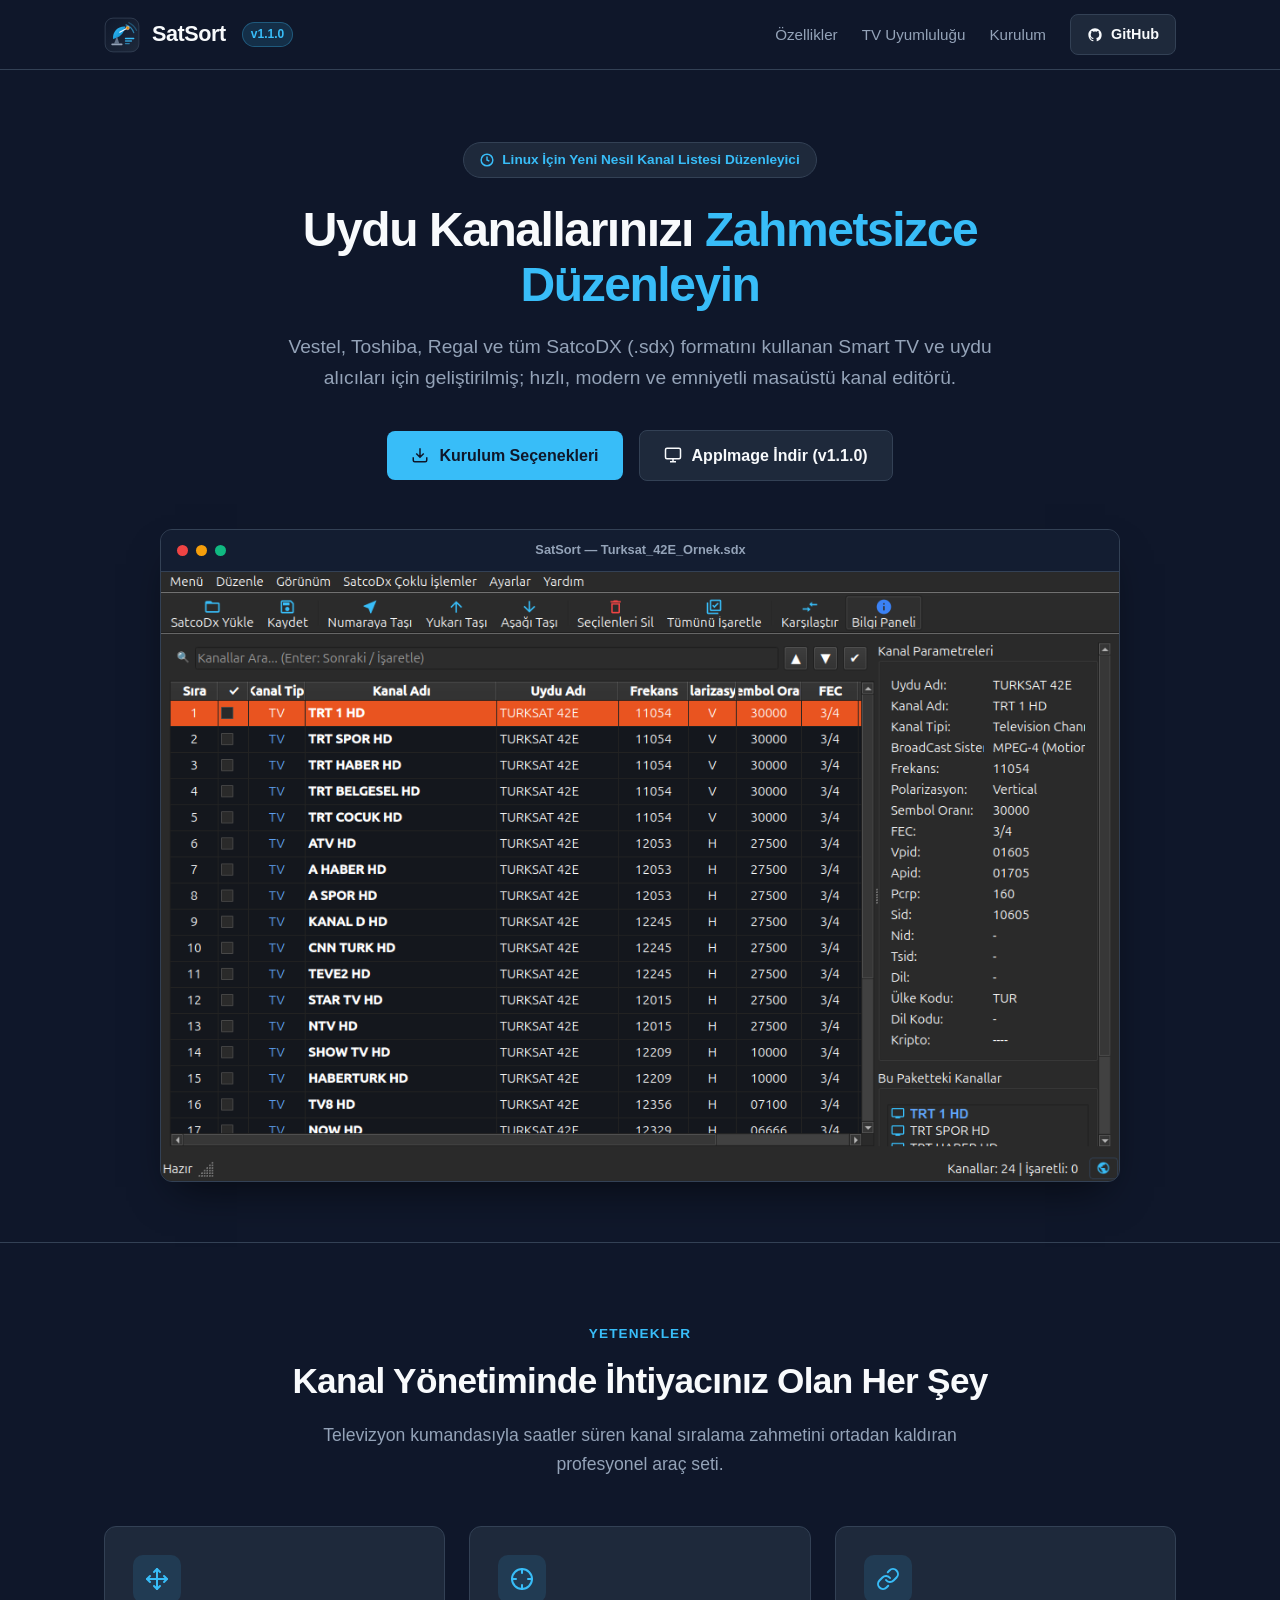
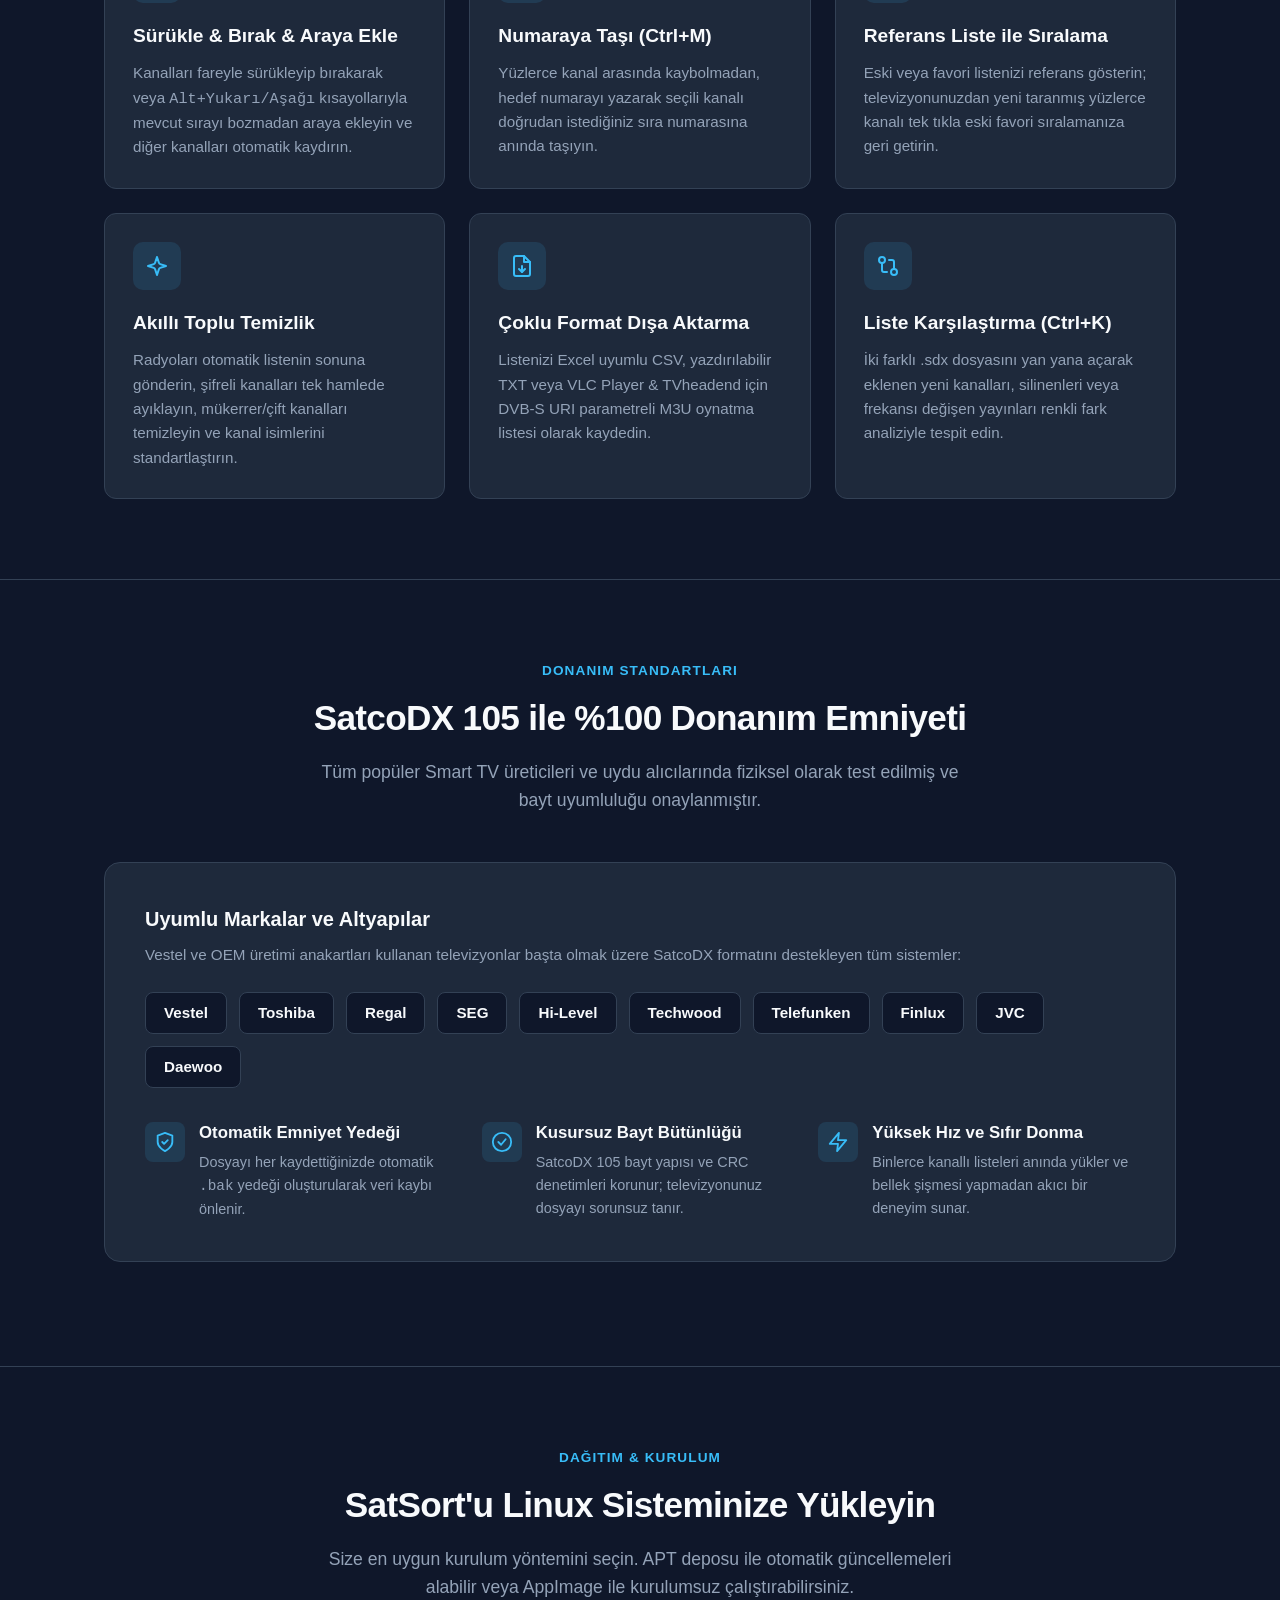
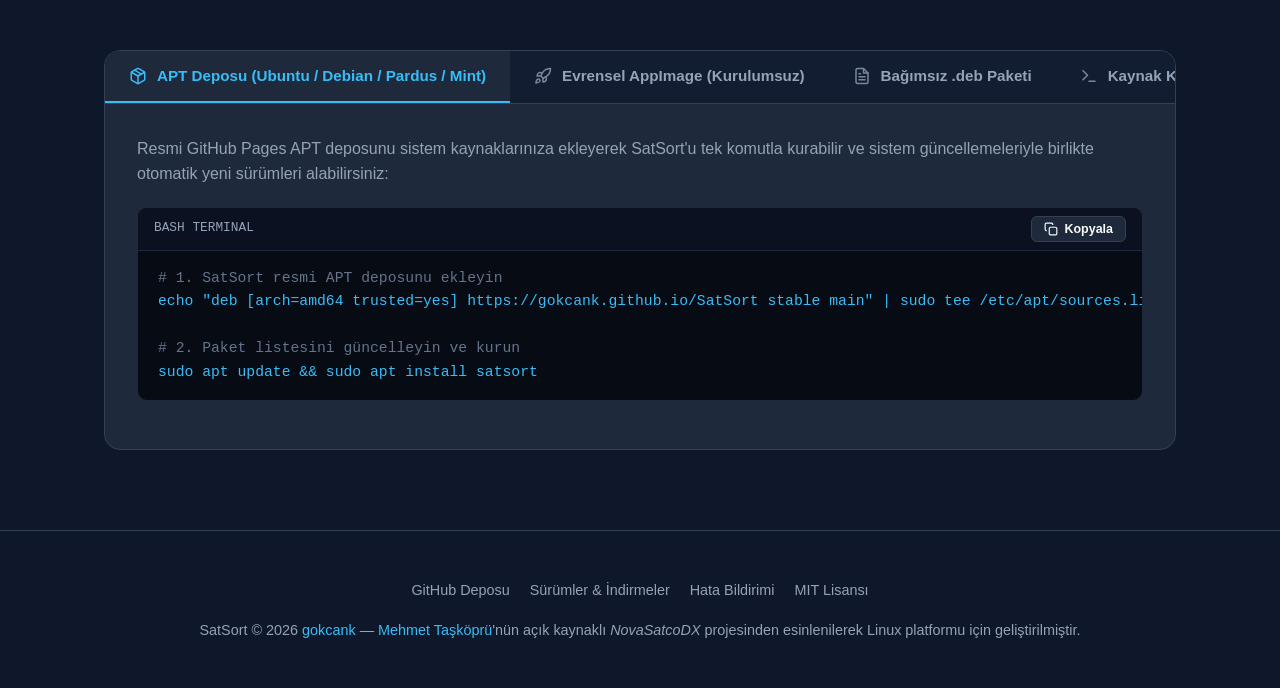
==== website/index.html @ ddeab4c5 "style(web): replace all emojis and icons with sharp vector svg graphics" ====
<!DOCTYPE html>
<html lang="tr">
<head>
  <meta charset="UTF-8">
  <meta name="viewport" content="width=device-width, initial-scale=1.0">
  <title>SatSort - Linux Native SatcoDX (.sdx) Uydu Kanal Listesi Düzenleyici</title>
  <meta name="description" content="Vestel, Toshiba, Regal ve tüm SatcoDX (.sdx) uyumlu televizyonlar için modern, hızlı ve güvenli Linux masaüstü uydu kanal listesi düzenleyicisi.">
  <meta name="keywords" content="SatSort, SatcoDX, sdx, uydu kanal düzenleyici, linux kanal listesi, vestel sdx, toshiba sdx, regal sdx, satellite channel editor linux">
  <link rel="icon" type="image/svg+xml" href="satsort.svg">
  <link rel="stylesheet" href="style.css">
</head>
<body>

  <!-- Navigation Bar -->
  <header class="navbar">
    <div class="container navbar-inner">
      <a href="#" class="brand">
        <img src="satsort.svg" alt="SatSort Logo" class="brand-logo">
        <span class="brand-name">SatSort</span>
        <span class="brand-badge">v1.1.0</span>
      </a>

      <ul class="nav-links">
        <li><a href="#ozellikler" class="nav-link">Özellikler</a></li>
        <li><a href="#uyumluluk" class="nav-link">TV Uyumluluğu</a></li>
        <li><a href="#kurulum" class="nav-link">Kurulum</a></li>
        <li>
          <a href="https://github.com/gokcank/SatSort" target="_blank" rel="noopener noreferrer" class="nav-btn">
            <svg width="16" height="16" viewBox="0 0 24 24" fill="currentColor">
              <path d="M12 2C6.477 2 2 6.484 2 12.017c0 4.425 2.865 8.18 6.839 9.504.5.092.682-.217.682-.483 0-.237-.008-.868-.013-1.703-2.782.605-3.369-1.343-3.369-1.343-.454-1.158-1.11-1.466-1.11-1.466-.908-.62.069-.608.069-.608 1.003.07 1.53 1.032 1.53 1.032.892 1.53 2.341 1.088 2.91.832.092-.647.35-1.088.636-1.338-2.22-.253-4.555-1.113-4.555-4.951 0-1.093.39-1.988 1.029-2.688-.103-.253-.446-1.272.098-2.65 0 0 .84-.27 2.75 1.026A9.564 9.564 0 0112 6.844c.85.004 1.705.115 2.504.337 1.909-1.296 2.747-1.027 2.747-1.027.546 1.379.202 2.398.1 2.651.64.7 1.028 1.595 1.028 2.688 0 3.848-2.339 4.695-4.566 4.943.359.309.678.92.678 1.855 0 1.338-.012 2.419-.012 2.747 0 .268.18.58.688.482A10.019 10.019 0 0022 12.017C22 6.484 17.522 2 12 2z"/>
            </svg>
            GitHub
          </a>
        </li>
      </ul>
    </div>
  </header>

  <!-- Hero Section -->
  <section class="hero">
    <div class="container">
      <div class="hero-pill">
        <svg width="14" height="14" viewBox="0 0 24 24" fill="none" stroke="currentColor" stroke-width="2.5">
          <circle cx="12" cy="12" r="10"/><path d="M12 6v6l4 2"/>
        </svg>
        Linux İçin Yeni Nesil Kanal Listesi Düzenleyici
      </div>

      <h1 class="hero-title">
        Uydu Kanallarınızı <span>Zahmetsizce Düzenleyin</span>
      </h1>

      <p class="hero-subtitle">
        Vestel, Toshiba, Regal ve tüm SatcoDX (.sdx) formatını kullanan Smart TV ve uydu alıcıları için geliştirilmiş; hızlı, modern ve emniyetli masaüstü kanal editörü.
      </p>

      <div class="hero-actions">
        <a href="#kurulum" class="btn btn-primary">
          <svg width="18" height="18" viewBox="0 0 24 24" fill="none" stroke="currentColor" stroke-width="2">
            <path d="M21 15v4a2 2 0 01-2 2H5a2 2 0 01-2-2v-4M7 10l5 5 5-5M12 15V3"/>
          </svg>
          Kurulum Seçenekleri
        </a>
        <a href="https://github.com/gokcank/SatSort/releases/latest" target="_blank" rel="noopener noreferrer" class="btn btn-secondary">
          <svg width="18" height="18" viewBox="0 0 24 24" fill="none" stroke="currentColor" stroke-width="2">
            <rect x="2" y="3" width="20" height="14" rx="2" ry="2"/><line x1="8" y1="21" x2="16" y2="21"/><line x1="12" y1="17" x2="12" y2="21"/>
          </svg>
          AppImage İndir (v1.1.0)
        </a>
      </div>

      <!-- Real App UI Preview -->
      <div class="mockup-wrapper">
        <div class="mockup-titlebar">
          <div class="mockup-dots">
            <span class="dot dot-red"></span>
            <span class="dot dot-yellow"></span>
            <span class="dot dot-green"></span>
          </div>
          <div class="mockup-title">SatSort — Turksat_42E_Ornek.sdx</div>
          <div style="width: 48px;"></div>
        </div>
        <img src="app_screenshot.png" alt="SatSort Uygulama Arayüzü" class="mockup-img" style="width: 100%; height: auto; display: block;">
      </div>
    </div>
  </section>

  <!-- Features Section -->
  <section id="ozellikler" class="section">
    <div class="container">
      <div class="section-header">
        <div class="section-tag">Yetenekler</div>
        <h2 class="section-title">Kanal Yönetiminde İhtiyacınız Olan Her Şey</h2>
        <p class="section-desc">
          Televizyon kumandasıyla saatler süren kanal sıralama zahmetini ortadan kaldıran profesyonel araç seti.
        </p>
      </div>

      <div class="features-grid">
        <div class="feature-card">
          <div class="feature-icon">
            <svg width="24" height="24" viewBox="0 0 24 24" fill="none" stroke="currentColor" stroke-width="2" stroke-linecap="round" stroke-linejoin="round">
              <polyline points="5 9 2 12 5 15"></polyline>
              <polyline points="9 5 12 2 15 5"></polyline>
              <polyline points="15 19 12 22 9 19"></polyline>
              <polyline points="19 9 22 12 19 15"></polyline>
              <line x1="2" y1="12" x2="22" y2="12"></line>
              <line x1="12" y1="2" x2="12" y2="22"></line>
            </svg>
          </div>
          <h3 class="feature-title">Sürükle & Bırak & Araya Ekle</h3>
          <p class="feature-text">
            Kanalları fareyle sürükleyip bırakarak veya <code>Alt+Yukarı/Aşağı</code> kısayollarıyla mevcut sırayı bozmadan araya ekleyin ve diğer kanalları otomatik kaydırın.
          </p>
        </div>

        <div class="feature-card">
          <div class="feature-icon">
            <svg width="24" height="24" viewBox="0 0 24 24" fill="none" stroke="currentColor" stroke-width="2" stroke-linecap="round" stroke-linejoin="round">
              <circle cx="12" cy="12" r="10"></circle>
              <line x1="22" y1="12" x2="18" y2="12"></line>
              <line x1="6" y1="12" x2="2" y2="12"></line>
              <line x1="12" y1="6" x2="12" y2="2"></line>
              <line x1="12" y1="22" x2="12" y2="18"></line>
            </svg>
          </div>
          <h3 class="feature-title">Numaraya Taşı (Ctrl+M)</h3>
          <p class="feature-text">
            Yüzlerce kanal arasında kaybolmadan, hedef numarayı yazarak seçili kanalı doğrudan istediğiniz sıra numarasına anında taşıyın.
          </p>
        </div>

        <div class="feature-card">
          <div class="feature-icon">
            <svg width="24" height="24" viewBox="0 0 24 24" fill="none" stroke="currentColor" stroke-width="2" stroke-linecap="round" stroke-linejoin="round">
              <path d="M10 13a5 5 0 0 0 7.54.54l3-3a5 5 0 0 0-7.07-7.07l-1.72 1.71"></path>
              <path d="M14 11a5 5 0 0 0-7.54-.54l-3 3a5 5 0 0 0 7.07 7.07l1.71-1.71"></path>
            </svg>
          </div>
          <h3 class="feature-title">Referans Liste ile Sıralama</h3>
          <p class="feature-text">
            Eski veya favori listenizi referans gösterin; televizyonunuzdan yeni taranmış yüzlerce kanalı tek tıkla eski favori sıralamanıza geri getirin.
          </p>
        </div>

        <div class="feature-card">
          <div class="feature-icon">
            <svg width="24" height="24" viewBox="0 0 24 24" fill="none" stroke="currentColor" stroke-width="2" stroke-linecap="round" stroke-linejoin="round">
              <path d="m12 3-1.9 5.8a2 2 0 0 1-1.3 1.3L3 12l5.8 1.9a2 2 0 0 1 1.3 1.3L12 21l1.9-5.8a2 2 0 0 1 1.3-1.3L21 12l-5.8-1.9a2 2 0 0 1-1.3-1.3Z"></path>
            </svg>
          </div>
          <h3 class="feature-title">Akıllı Toplu Temizlik</h3>
          <p class="feature-text">
            Radyoları otomatik listenin sonuna gönderin, şifreli kanalları tek hamlede ayıklayın, mükerrer/çift kanalları temizleyin ve kanal isimlerini standartlaştırın.
          </p>
        </div>

        <div class="feature-card">
          <div class="feature-icon">
            <svg width="24" height="24" viewBox="0 0 24 24" fill="none" stroke="currentColor" stroke-width="2" stroke-linecap="round" stroke-linejoin="round">
              <path d="M14 2H6a2 2 0 0 0-2 2v16a2 2 0 0 0 2 2h12a2 2 0 0 0 2-2V8z"></path>
              <polyline points="14 2 14 8 20 8"></polyline>
              <line x1="12" y1="18" x2="12" y2="12"></line>
              <polyline points="9 15 12 18 15 15"></polyline>
            </svg>
          </div>
          <h3 class="feature-title">Çoklu Format Dışa Aktarma</h3>
          <p class="feature-text">
            Listenizi Excel uyumlu CSV, yazdırılabilir TXT veya VLC Player & TVheadend için DVB-S URI parametreli M3U oynatma listesi olarak kaydedin.
          </p>
        </div>

        <div class="feature-card">
          <div class="feature-icon">
            <svg width="24" height="24" viewBox="0 0 24 24" fill="none" stroke="currentColor" stroke-width="2" stroke-linecap="round" stroke-linejoin="round">
              <circle cx="18" cy="18" r="3"></circle>
              <circle cx="6" cy="6" r="3"></circle>
              <path d="M13 6h3a2 2 0 0 1 2 2v7"></path>
              <path d="M11 18H8a2 2 0 0 1-2-2V9"></path>
            </svg>
          </div>
          <h3 class="feature-title">Liste Karşılaştırma (Ctrl+K)</h3>
          <p class="feature-text">
            İki farklı .sdx dosyasını yan yana açarak eklenen yeni kanalları, silinenleri veya frekansı değişen yayınları renkli fark analiziyle tespit edin.
          </p>
        </div>
      </div>
    </div>
  </section>

  <!-- Hardware Compatibility Section -->
  <section id="uyumluluk" class="section">
    <div class="container">
      <div class="section-header">
        <div class="section-tag">Donanım Standartları</div>
        <h2 class="section-title">SatcoDX 105 ile %100 Donanım Emniyeti</h2>
        <p class="section-desc">
          Tüm popüler Smart TV üreticileri ve uydu alıcılarında fiziksel olarak test edilmiş ve bayt uyumluluğu onaylanmıştır.
        </p>
      </div>

      <div class="tv-card">
        <h3 style="font-size: 1.25rem; font-weight: 700; margin-bottom: 8px;">Uyumlu Markalar ve Altyapılar</h3>
        <p style="color: var(--text-muted); font-size: 0.95rem;">
          Vestel ve OEM üretimi anakartları kullanan televizyonlar başta olmak üzere SatcoDX formatını destekleyen tüm sistemler:
        </p>

        <div class="brands-list">
          <span class="brand-tag">Vestel</span>
          <span class="brand-tag">Toshiba</span>
          <span class="brand-tag">Regal</span>
          <span class="brand-tag">SEG</span>
          <span class="brand-tag">Hi-Level</span>
          <span class="brand-tag">Techwood</span>
          <span class="brand-tag">Telefunken</span>
          <span class="brand-tag">Finlux</span>
          <span class="brand-tag">JVC</span>
          <span class="brand-tag">Daewoo</span>
        </div>

        <div class="safety-grid">
          <div class="safety-item">
            <div class="safety-icon">
              <svg width="22" height="22" viewBox="0 0 24 24" fill="none" stroke="currentColor" stroke-width="2" stroke-linecap="round" stroke-linejoin="round">
                <path d="M12 22s8-4 8-10V5l-8-3-8 3v7c0 6 8 10 8 10z"></path>
                <polyline points="9 12 11 14 15 10"></polyline>
              </svg>
            </div>
            <div class="safety-content">
              <h4>Otomatik Emniyet Yedeği</h4>
              <p>Dosyayı her kaydettiğinizde otomatik <code>.bak</code> yedeği oluşturularak veri kaybı önlenir.</p>
            </div>
          </div>

          <div class="safety-item">
            <div class="safety-icon">
              <svg width="22" height="22" viewBox="0 0 24 24" fill="none" stroke="currentColor" stroke-width="2" stroke-linecap="round" stroke-linejoin="round">
                <circle cx="12" cy="12" r="10"></circle>
                <polyline points="8 12 11 15 16 9"></polyline>
              </svg>
            </div>
            <div class="safety-content">
              <h4>Kusursuz Bayt Bütünlüğü</h4>
              <p>SatcoDX 105 bayt yapısı ve CRC denetimleri korunur; televizyonunuz dosyayı sorunsuz tanır.</p>
            </div>
          </div>

          <div class="safety-item">
            <div class="safety-icon">
              <svg width="22" height="22" viewBox="0 0 24 24" fill="none" stroke="currentColor" stroke-width="2" stroke-linecap="round" stroke-linejoin="round">
                <polygon points="13 2 3 14 12 14 11 22 21 10 12 10 13 2"></polygon>
              </svg>
            </div>
            <div class="safety-content">
              <h4>Yüksek Hız ve Sıfır Donma</h4>
              <p>Binlerce kanallı listeleri anında yükler ve bellek şişmesi yapmadan akıcı bir deneyim sunar.</p>
            </div>
          </div>
        </div>
      </div>
    </div>
  </section>

  <!-- Interactive Installation Hub -->
  <section id="kurulum" class="section">
    <div class="container">
      <div class="section-header">
        <div class="section-tag">Dağıtım & Kurulum</div>
        <h2 class="section-title">SatSort'u Linux Sisteminize Yükleyin</h2>
        <p class="section-desc">
          Size en uygun kurulum yöntemini seçin. APT deposu ile otomatik güncellemeleri alabilir veya AppImage ile kurulumsuz çalıştırabilirsiniz.
        </p>
      </div>

      <div class="install-container">
        <div class="install-tabs">
          <button class="tab-btn active" data-tab="tab-apt">
            <svg width="18" height="18" viewBox="0 0 24 24" fill="none" stroke="currentColor" stroke-width="2" stroke-linecap="round" stroke-linejoin="round"><path d="m7.5 4.27 9 5.15"/><path d="M21 8a2 2 0 0 0-1-1.73l-7-4a2 2 0 0 0-2 0l-7 4A2 2 0 0 0 3 8v8a2 2 0 0 0 1 1.73l7 4a2 2 0 0 0 2 0l7-4A2 2 0 0 0 21 16Z"/><path d="m3.3 7 8.7 5 8.7-5"/><path d="M12 22V12"/></svg>
            APT Deposu (Ubuntu / Debian / Pardus / Mint)
          </button>
          <button class="tab-btn" data-tab="tab-appimage">
            <svg width="18" height="18" viewBox="0 0 24 24" fill="none" stroke="currentColor" stroke-width="2" stroke-linecap="round" stroke-linejoin="round"><path d="M4.5 16.5c-1.5 1.26-2 5-2 5s3.74-.5 5-2c.71-.84.7-2.13-.09-2.91a2.18 2.18 0 0 0-2.91-.09z"/><path d="m12 15-3-3a22 22 0 0 1 2-3.95A12.88 12.88 0 0 1 22 2c0 2.72-.78 7.5-6 11a22.35 22.35 0 0 1-4 2z"/><path d="M9 12H4s.55-3.03 2-4c1.62-1.08 5 0 5 0"/><path d="M12 15v5s3.03-.55 4-2c1.08-1.62 0-5 0-5"/></svg>
            Evrensel AppImage (Kurulumsuz)
          </button>
          <button class="tab-btn" data-tab="tab-deb">
            <svg width="18" height="18" viewBox="0 0 24 24" fill="none" stroke="currentColor" stroke-width="2" stroke-linecap="round" stroke-linejoin="round"><path d="M14 2H6a2 2 0 0 0-2 2v16a2 2 0 0 0 2 2h12a2 2 0 0 0 2-2V8z"/><polyline points="14 2 14 8 20 8"/><line x1="16" y1="13" x2="8" y2="13"/><line x1="16" y1="17" x2="8" y2="17"/><polyline points="10 9 9 9 8 9"/></svg>
            Bağımsız .deb Paketi
          </button>
          <button class="tab-btn" data-tab="tab-source">
            <svg width="18" height="18" viewBox="0 0 24 24" fill="none" stroke="currentColor" stroke-width="2" stroke-linecap="round" stroke-linejoin="round"><polyline points="4 17 10 11 4 5"/><line x1="12" y1="19" x2="20" y2="19"/></svg>
            Kaynak Koddan (Python)
          </button>
        </div>

        <!-- Tab 1: APT -->
        <div id="tab-apt" class="tab-content active">
          <p class="tab-desc">
            Resmi GitHub Pages APT deposunu sistem kaynaklarınıza ekleyerek SatSort'u tek komutla kurabilir ve sistem güncellemeleriyle birlikte otomatik yeni sürümleri alabilirsiniz:
          </p>

          <div class="code-box">
            <div class="code-header">
              <span>BASH TERMINAL</span>
              <button class="copy-btn">
                <svg width="14" height="14" viewBox="0 0 24 24" fill="none" stroke="currentColor" stroke-width="2"><rect x="9" y="9" width="13" height="13" rx="2" ry="2"/><path d="M5 15H4a2 2 0 01-2-2V4a2 2 0 012-2h9a2 2 0 012 2v1"/></svg>
                Kopyala
              </button>
            </div>
            <pre class="code-block"><code><span class="code-comment"># 1. SatSort resmi APT deposunu ekleyin</span>
echo "deb [arch=amd64 trusted=yes] https://gokcank.github.io/SatSort stable main" | sudo tee /etc/apt/sources.list.d/satsort.list

<span class="code-comment"># 2. Paket listesini güncelleyin ve kurun</span>
sudo apt update && sudo apt install satsort</code></pre>
          </div>
        </div>

        <!-- Tab 2: AppImage -->
        <div id="tab-appimage" class="tab-content">
          <p class="tab-desc">
            Sisteme herhangi bir paket kurmadan, doğrudan çift tıklayarak veya terminalden tek komutla çalıştırmak isterseniz Evrensel Linux AppImage paketini indirebilirsiniz:
          </p>

          <div class="code-box">
            <div class="code-header">
              <span>BASH TERMINAL</span>
              <button class="copy-btn">
                <svg width="14" height="14" viewBox="0 0 24 24" fill="none" stroke="currentColor" stroke-width="2"><rect x="9" y="9" width="13" height="13" rx="2" ry="2"/><path d="M5 15H4a2 2 0 01-2-2V4a2 2 0 012-2h9a2 2 0 012 2v1"/></svg>
                Kopyala
              </button>
            </div>
            <pre class="code-block"><code><span class="code-comment"># En son AppImage paketini indirin</span>
wget https://github.com/gokcank/SatSort/releases/latest/download/SatSort-1.1.0-x86_64.AppImage

<span class="code-comment"># Çalıştırma izni verip başlatın</span>
chmod +x SatSort-1.1.0-x86_64.AppImage
./SatSort-1.1.0-x86_64.AppImage</code></pre>
          </div>
        </div>

        <!-- Tab 3: .deb -->
        <div id="tab-deb" class="tab-content">
          <p class="tab-desc">
            Depo eklemeden yalnızca en güncel Debian/Ubuntu (.deb) paket dosyasını manuel olarak indirip kurmak isterseniz:
          </p>

          <div class="code-box">
            <div class="code-header">
              <span>BASH TERMINAL</span>
              <button class="copy-btn">
                <svg width="14" height="14" viewBox="0 0 24 24" fill="none" stroke="currentColor" stroke-width="2"><rect x="9" y="9" width="13" height="13" rx="2" ry="2"/><path d="M5 15H4a2 2 0 01-2-2V4a2 2 0 012-2h9a2 2 0 012 2v1"/></svg>
                Kopyala
              </button>
            </div>
            <pre class="code-block"><code><span class="code-comment"># .deb paketini indirin</span>
wget https://github.com/gokcank/SatSort/releases/latest/download/satsort_1.1.0_amd64.deb

<span class="code-comment"># dpkg veya apt ile kurun</span>
sudo apt install ./satsort_1.1.0_amd64.deb</code></pre>
          </div>
        </div>

        <!-- Tab 4: Source -->
        <div id="tab-source" class="tab-content">
          <p class="tab-desc">
            Geliştiriciler ve kaynak koddan çalıştırmak isteyenler için Python 3 ve PySide6 (Qt6) ile çalıştırma:
          </p>

          <div class="code-box">
            <div class="code-header">
              <span>BASH TERMINAL</span>
              <button class="copy-btn">
                <svg width="14" height="14" viewBox="0 0 24 24" fill="none" stroke="currentColor" stroke-width="2"><rect x="9" y="9" width="13" height="13" rx="2" ry="2"/><path d="M5 15H4a2 2 0 01-2-2V4a2 2 0 012-2h9a2 2 0 012 2v1"/></svg>
                Kopyala
              </button>
            </div>
            <pre class="code-block"><code><span class="code-comment"># Depoyu klonlayın</span>
git clone https://github.com/gokcank/SatSort.git
cd SatSort

<span class="code-comment"># Bağımlılıkları yükleyin ve başlatın</span>
pip install -r requirements.txt
python3 main.py</code></pre>
          </div>
        </div>
      </div>
    </div>
  </section>

  <!-- Footer -->
  <footer class="footer">
    <div class="container footer-inner">
      <div class="footer-links">
        <a href="https://github.com/gokcank/SatSort" target="_blank" rel="noopener noreferrer" class="footer-link">GitHub Deposu</a>
        <a href="https://github.com/gokcank/SatSort/releases" target="_blank" rel="noopener noreferrer" class="footer-link">Sürümler & İndirmeler</a>
        <a href="https://github.com/gokcank/SatSort/issues" target="_blank" rel="noopener noreferrer" class="footer-link">Hata Bildirimi</a>
        <a href="https://github.com/gokcank/SatSort/blob/main/LICENSE" target="_blank" rel="noopener noreferrer" class="footer-link">MIT Lisansı</a>
      </div>
      <p>SatSort © 2026 <a href="https://github.com/gokcank" target="_blank" rel="noopener noreferrer" style="color: var(--accent); text-decoration: none;">gokcank</a> — <a href="https://sourceforge.net/projects/novasatcodx/" target="_blank" rel="noopener noreferrer" style="color: var(--accent); text-decoration: none;">Mehmet Taşköprü</a>'nün açık kaynaklı <em>NovaSatcoDX</em> projesinden esinlenilerek Linux platformu için geliştirilmiştir.</p>
    </div>
  </footer>

  <script src="app.js"></script>
</body>
</html>
---- website/style.css ----
/* ==========================================================================
   SatSort - Modern Linux Native SatcoDX Channel Editor
   Clean High-Contrast Dark Theme (No blur/glassmorphism)
   ========================================================================== */

:root {
  --bg: #0f172a;
  --bg-alt: #0b1120;
  --card-bg: #1e293b;
  --card-hover: #243248;
  --border: #334155;
  --border-focus: #38bdf8;
  --text: #f8fafc;
  --text-muted: #94a3b8;
  --accent: #38bdf8;
  --accent-hover: #0284c7;
  --accent-glow: rgba(56, 189, 248, 0.15);
  --success: #10b981;
  --warning: #f59e0b;
  --code-bg: #070b14;
  --code-border: #1e293b;
  --font-main: -apple-system, BlinkMacSystemFont, "Segoe UI", Roboto, Helvetica, Arial, sans-serif;
  --font-mono: "JetBrains Mono", "SF Mono", Consolas, Menlo, monospace;
}

* {
  box-sizing: border-box;
  margin: 0;
  padding: 0;
}

html {
  scroll-behavior: smooth;
}

body {
  font-family: var(--font-main);
  background-color: var(--bg);
  color: var(--text);
  line-height: 1.6;
  -webkit-font-smoothing: antialiased;
  -moz-osx-font-smoothing: grayscale;
}

/* Container */
.container {
  max-width: 1120px;
  margin: 0 auto;
  padding: 0 24px;
}

/* Navbar */
.navbar {
  position: sticky;
  top: 0;
  z-index: 100;
  background-color: var(--bg);
  border-bottom: 1px solid var(--border);
  padding: 14px 0;
}

.navbar-inner {
  display: flex;
  align-items: center;
  justify-content: space-between;
}

.brand {
  display: flex;
  align-items: center;
  gap: 12px;
  text-decoration: none;
  color: var(--text);
}

.brand-logo {
  width: 36px;
  height: 36px;
}

.brand-name {
  font-size: 1.35rem;
  font-weight: 800;
  letter-spacing: -0.02em;
  color: var(--text);
}

.brand-badge {
  font-size: 0.75rem;
  font-weight: 700;
  background-color: rgba(56, 189, 248, 0.15);
  color: var(--accent);
  border: 1px solid rgba(56, 189, 248, 0.3);
  padding: 2px 8px;
  border-radius: 9999px;
  margin-left: 4px;
}

.nav-links {
  display: flex;
  align-items: center;
  gap: 24px;
  list-style: none;
}

.nav-link {
  color: var(--text-muted);
  text-decoration: none;
  font-size: 0.95rem;
  font-weight: 500;
  transition: color 0.15s ease;
}

.nav-link:hover {
  color: var(--accent);
}

.nav-btn {
  display: inline-flex;
  align-items: center;
  gap: 8px;
  background-color: var(--card-bg);
  color: var(--text);
  border: 1px solid var(--border);
  padding: 8px 16px;
  border-radius: 8px;
  font-size: 0.9rem;
  font-weight: 600;
  text-decoration: none;
  transition: all 0.15s ease;
}

.nav-btn:hover {
  border-color: var(--accent);
  color: var(--accent);
  background-color: var(--card-hover);
}

/* Hero Section */
.hero {
  padding: 72px 0 60px;
  text-align: center;
}

.hero-pill {
  display: inline-flex;
  align-items: center;
  gap: 8px;
  background-color: var(--card-bg);
  border: 1px solid var(--border);
  padding: 6px 16px;
  border-radius: 9999px;
  font-size: 0.85rem;
  font-weight: 600;
  color: var(--accent);
  margin-bottom: 24px;
}

.hero-title {
  font-size: 3rem;
  font-weight: 800;
  line-height: 1.15;
  letter-spacing: -0.03em;
  margin-bottom: 20px;
  max-width: 900px;
  margin-left: auto;
  margin-right: auto;
}

.hero-title span {
  color: var(--accent);
}

.hero-subtitle {
  font-size: 1.2rem;
  color: var(--text-muted);
  max-width: 760px;
  margin: 0 auto 36px;
  line-height: 1.6;
}

.hero-actions {
  display: flex;
  align-items: center;
  justify-content: center;
  gap: 16px;
  flex-wrap: wrap;
  margin-bottom: 48px;
}

/* Buttons */
.btn {
  display: inline-flex;
  align-items: center;
  justify-content: center;
  gap: 10px;
  padding: 12px 24px;
  border-radius: 8px;
  font-size: 1rem;
  font-weight: 600;
  text-decoration: none;
  cursor: pointer;
  border: none;
  transition: all 0.15s ease;
}

.btn-primary {
  background-color: var(--accent);
  color: #0f172a;
}

.btn-primary:hover {
  background-color: var(--accent-hover);
  color: #ffffff;
}

.btn-secondary {
  background-color: var(--card-bg);
  color: var(--text);
  border: 1px solid var(--border);
}

.btn-secondary:hover {
  background-color: var(--card-hover);
  border-color: var(--accent);
  color: var(--accent);
}

/* UI Preview Mockup */
.mockup-wrapper {
  max-width: 960px;
  margin: 0 auto;
  border: 1px solid var(--border);
  border-radius: 12px;
  background-color: var(--card-bg);
  box-shadow: 0 20px 40px -15px rgba(0, 0, 0, 0.6);
  overflow: hidden;
  text-align: left;
}

.mockup-titlebar {
  background-color: #131d31;
  border-bottom: 1px solid var(--border);
  padding: 10px 16px;
  display: flex;
  align-items: center;
  justify-content: space-between;
}

.mockup-dots {
  display: flex;
  gap: 8px;
}

.dot {
  width: 11px;
  height: 11px;
  border-radius: 50%;
}

.dot-red { background-color: #ef4444; }
.dot-yellow { background-color: #f59e0b; }
.dot-green { background-color: #10b981; }

.mockup-title {
  font-size: 0.8rem;
  color: var(--text-muted);
  font-weight: 600;
}

.mockup-toolbar {
  background-color: var(--card-bg);
  border-bottom: 1px solid var(--border);
  padding: 8px 16px;
  display: flex;
  align-items: center;
  gap: 8px;
  overflow-x: auto;
}

.mockup-btn {
  display: inline-flex;
  align-items: center;
  gap: 6px;
  font-size: 0.78rem;
  font-weight: 600;
  color: var(--text);
  background-color: #0f172a;
  border: 1px solid var(--border);
  padding: 5px 10px;
  border-radius: 6px;
  white-space: nowrap;
}

.mockup-btn.active {
  border-color: var(--accent);
  color: var(--accent);
}

.mockup-sep {
  width: 1px;
  height: 20px;
  background-color: var(--border);
  margin: 0 4px;
}

.mockup-body {
  display: grid;
  grid-template-columns: 2fr 1fr;
  background-color: #0b1120;
  min-height: 280px;
}

.mockup-table {
  padding: 12px 16px;
  border-right: 1px solid var(--border);
  overflow-x: auto;
}

.mockup-search {
  width: 100%;
  background-color: #070b14;
  border: 1px solid var(--border);
  border-radius: 6px;
  padding: 6px 12px;
  color: var(--text);
  font-size: 0.8rem;
  margin-bottom: 10px;
}

.table-header, .table-row {
  display: grid;
  grid-template-columns: 48px 1.5fr 1fr 60px;
  padding: 6px 8px;
  font-size: 0.8rem;
  align-items: center;
}

.table-header {
  color: var(--text-muted);
  font-weight: 700;
  border-bottom: 1px solid var(--border);
  padding-bottom: 8px;
}

.table-row {
  border-bottom: 1px solid rgba(51, 65, 85, 0.4);
  color: var(--text);
}

.table-row.selected {
  background-color: rgba(56, 189, 248, 0.12);
  border-left: 3px solid var(--accent);
}

.badge-tv {
  background-color: rgba(56, 189, 248, 0.15);
  color: var(--accent);
  padding: 2px 6px;
  border-radius: 4px;
  font-size: 0.7rem;
  font-weight: 600;
  text-align: center;
}

.mockup-sidebar {
  padding: 16px;
  background-color: var(--card-bg);
}

.sidebar-title {
  font-size: 0.85rem;
  font-weight: 700;
  color: var(--accent);
  margin-bottom: 12px;
  text-transform: uppercase;
  letter-spacing: 0.05em;
}

.param-item {
  display: flex;
  justify-content: space-between;
  font-size: 0.78rem;
  padding: 6px 0;
  border-bottom: 1px solid rgba(51, 65, 85, 0.6);
}

.param-label { color: var(--text-muted); }
.param-value { font-weight: 600; font-family: var(--font-mono); color: var(--text); }

/* Section Generic */
.section {
  padding: 80px 0;
  border-top: 1px solid var(--border);
}

.section-header {
  text-align: center;
  margin-bottom: 48px;
}

.section-tag {
  font-size: 0.85rem;
  font-weight: 700;
  text-transform: uppercase;
  letter-spacing: 0.08em;
  color: var(--accent);
  margin-bottom: 8px;
}

.section-title {
  font-size: 2.2rem;
  font-weight: 800;
  letter-spacing: -0.02em;
  margin-bottom: 12px;
}

.section-desc {
  font-size: 1.1rem;
  color: var(--text-muted);
  max-width: 650px;
  margin: 0 auto;
}

/* Features Grid */
.features-grid {
  display: grid;
  grid-template-columns: repeat(auto-fit, minmax(320px, 1fr));
  gap: 24px;
}

.feature-card {
  background-color: var(--card-bg);
  border: 1px solid var(--border);
  border-radius: 12px;
  padding: 28px;
  transition: all 0.15s ease;
}

.feature-card:hover {
  border-color: var(--border-focus);
  background-color: var(--card-hover);
}

.feature-icon {
  width: 48px;
  height: 48px;
  border-radius: 10px;
  background-color: rgba(56, 189, 248, 0.12);
  color: var(--accent);
  display: flex;
  align-items: center;
  justify-content: center;
  margin-bottom: 18px;
  transition: all 0.2s ease;
}

.feature-card:hover .feature-icon {
  background-color: rgba(56, 189, 248, 0.2);
  color: #38bdf8;
  transform: translateY(-2px);
}

.feature-title {
  font-size: 1.2rem;
  font-weight: 700;
  margin-bottom: 10px;
  color: var(--text);
}

.feature-text {
  font-size: 0.95rem;
  color: var(--text-muted);
  line-height: 1.6;
}

/* TV & Hardware Section */
.tv-card {
  background-color: var(--card-bg);
  border: 1px solid var(--border);
  border-radius: 16px;
  padding: 40px;
  margin-bottom: 24px;
}

.brands-list {
  display: flex;
  flex-wrap: wrap;
  gap: 12px;
  margin: 24px 0;
}

.brand-tag {
  background-color: #0f172a;
  border: 1px solid var(--border);
  color: var(--text);
  font-weight: 600;
  font-size: 0.95rem;
  padding: 8px 18px;
  border-radius: 8px;
}

.safety-grid {
  display: grid;
  grid-template-columns: repeat(auto-fit, minmax(280px, 1fr));
  gap: 20px;
  margin-top: 32px;
}

.safety-item {
  display: flex;
  gap: 14px;
  align-items: flex-start;
}

.safety-icon {
  width: 40px;
  height: 40px;
  border-radius: 8px;
  background-color: rgba(56, 189, 248, 0.12);
  color: var(--accent);
  display: flex;
  align-items: center;
  justify-content: center;
  flex-shrink: 0;
  margin-top: 2px;
}

.safety-content h4 {
  font-size: 1.05rem;
  font-weight: 700;
  margin-bottom: 4px;
}

.safety-content p {
  font-size: 0.9rem;
  color: var(--text-muted);
}

/* Installation Tabs */
.install-container {
  background-color: var(--card-bg);
  border: 1px solid var(--border);
  border-radius: 16px;
  overflow: hidden;
}

.install-tabs {
  display: flex;
  background-color: #131d31;
  border-bottom: 1px solid var(--border);
  overflow-x: auto;
}

.tab-btn {
  display: inline-flex;
  align-items: center;
  gap: 10px;
  padding: 16px 24px;
  background: none;
  border: none;
  border-bottom: 2px solid transparent;
  color: var(--text-muted);
  font-size: 0.95rem;
  font-weight: 600;
  cursor: pointer;
  transition: all 0.15s ease;
  white-space: nowrap;
}

.tab-btn svg {
  color: currentColor;
  opacity: 0.8;
  transition: all 0.15s ease;
  flex-shrink: 0;
}

.tab-btn:hover svg,
.tab-btn.active svg {
  opacity: 1;
  color: var(--accent);
}

.tab-btn:hover {
  color: var(--text);
}

.tab-btn.active {
  color: var(--accent);
  border-bottom-color: var(--accent);
  background-color: var(--card-bg);
}

.tab-content {
  padding: 32px;
  display: none;
}

.tab-content.active {
  display: block;
}

.tab-desc {
  font-size: 1rem;
  color: var(--text-muted);
  margin-bottom: 20px;
}

/* Code Snippet Box with Copy Button */
.code-box {
  position: relative;
  background-color: var(--code-bg);
  border: 1px solid var(--code-border);
  border-radius: 10px;
  overflow: hidden;
  margin-bottom: 16px;
}

.code-header {
  display: flex;
  align-items: center;
  justify-content: space-between;
  padding: 8px 16px;
  background-color: #0b1120;
  border-bottom: 1px solid var(--code-border);
  font-size: 0.8rem;
  color: var(--text-muted);
  font-family: var(--font-mono);
}

.copy-btn {
  display: inline-flex;
  align-items: center;
  gap: 6px;
  background-color: #1e293b;
  color: var(--text);
  border: 1px solid var(--border);
  padding: 5px 12px;
  border-radius: 6px;
  font-size: 0.78rem;
  font-weight: 600;
  cursor: pointer;
  transition: all 0.15s ease;
}

.copy-btn:hover {
  border-color: var(--accent);
  color: var(--accent);
}

.copy-btn.copied {
  background-color: #064e3b;
  border-color: var(--success);
  color: #34d399;
}

pre.code-block {
  padding: 16px 20px;
  overflow-x: auto;
  font-family: var(--font-mono);
  font-size: 0.92rem;
  line-height: 1.6;
  color: #38bdf8;
}

pre.code-block code {
  font-family: inherit;
}

.code-comment {
  color: #64748b;
}

/* Footer */
.footer {
  border-top: 1px solid var(--border);
  padding: 48px 0;
  color: var(--text-muted);
  font-size: 0.9rem;
}

.footer-inner {
  display: flex;
  flex-direction: column;
  align-items: center;
  gap: 16px;
  text-align: center;
}

.footer-links {
  display: flex;
  gap: 20px;
  flex-wrap: wrap;
}

.footer-link {
  color: var(--text-muted);
  text-decoration: none;
  transition: color 0.15s ease;
}

.footer-link:hover {
  color: var(--accent);
}

/* Responsive */
@media (max-width: 768px) {
  .hero-title {
    font-size: 2.2rem;
  }
  
  .mockup-body {
    grid-template-columns: 1fr;
  }
  
  .mockup-sidebar {
    border-top: 1px solid var(--border);
  }
  
  .nav-links {
    display: none;
  }
  
  .section {
    padding: 56px 0;
  }
}
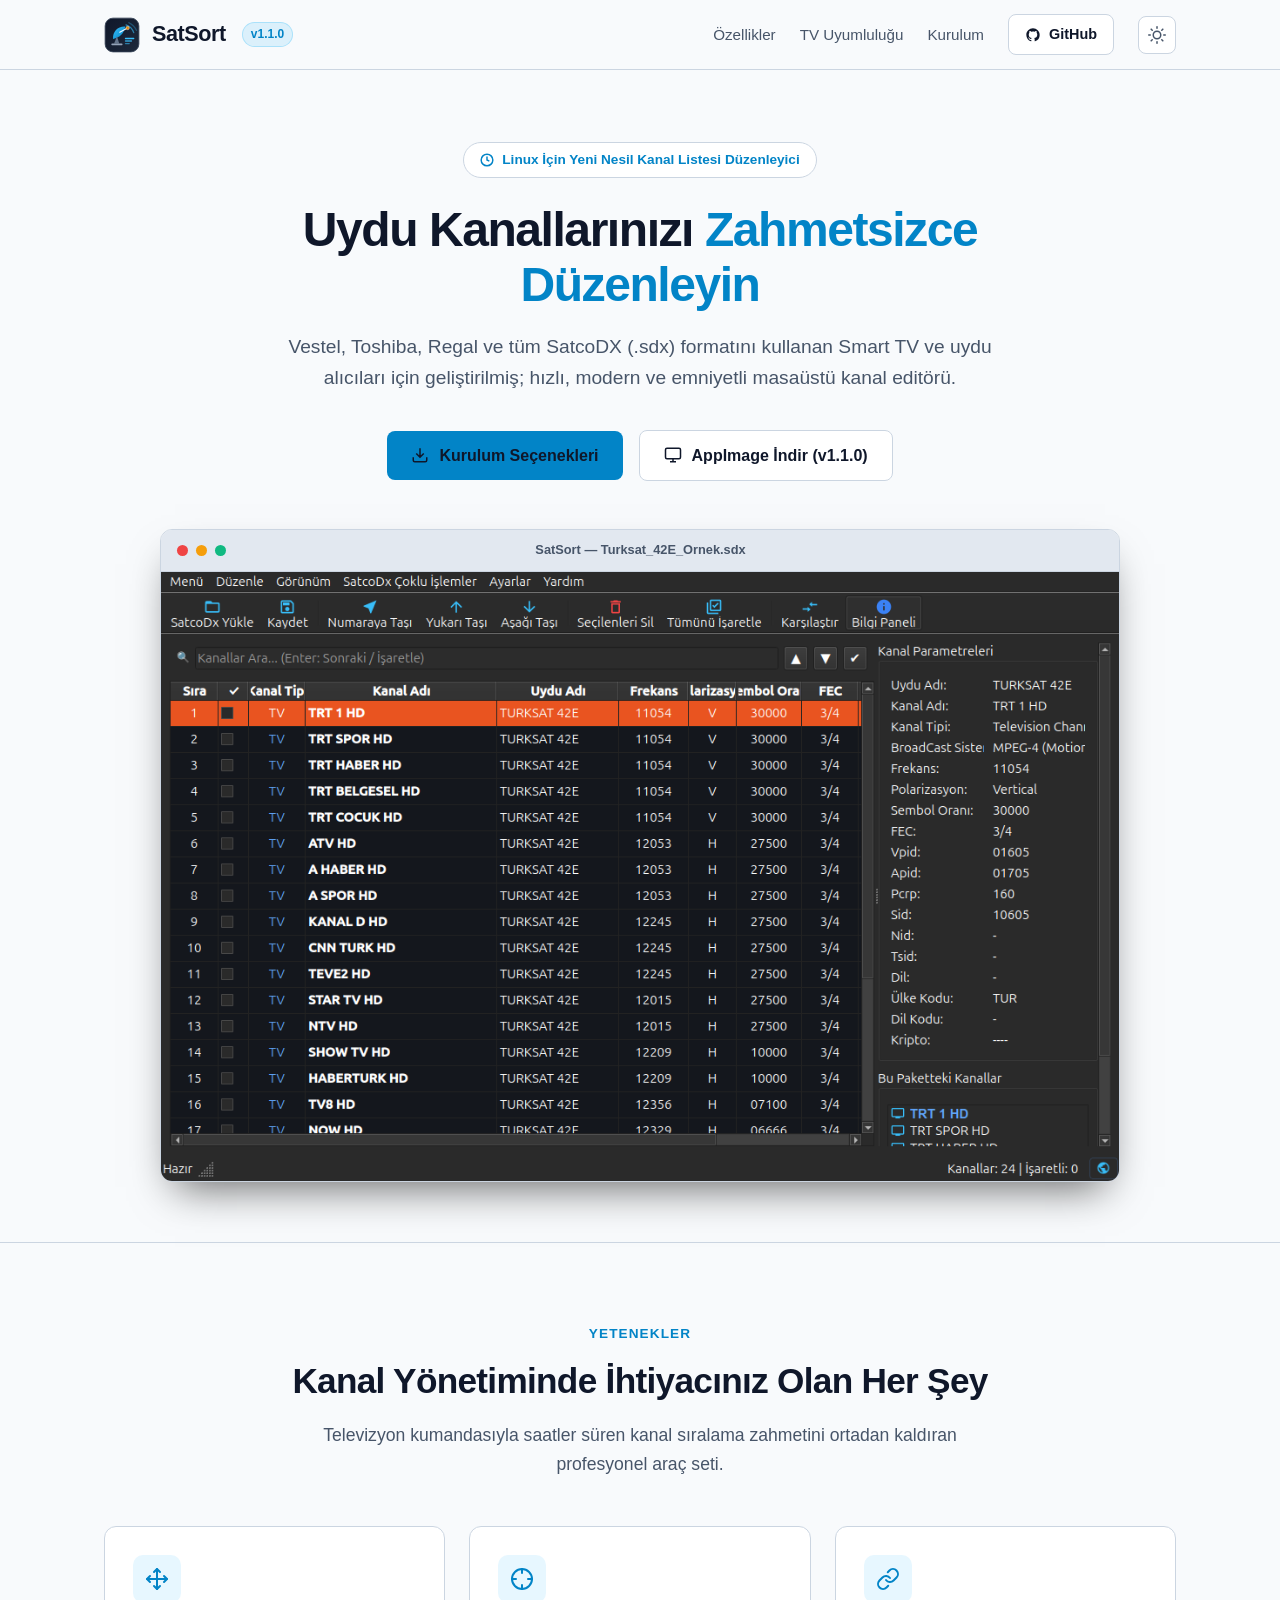
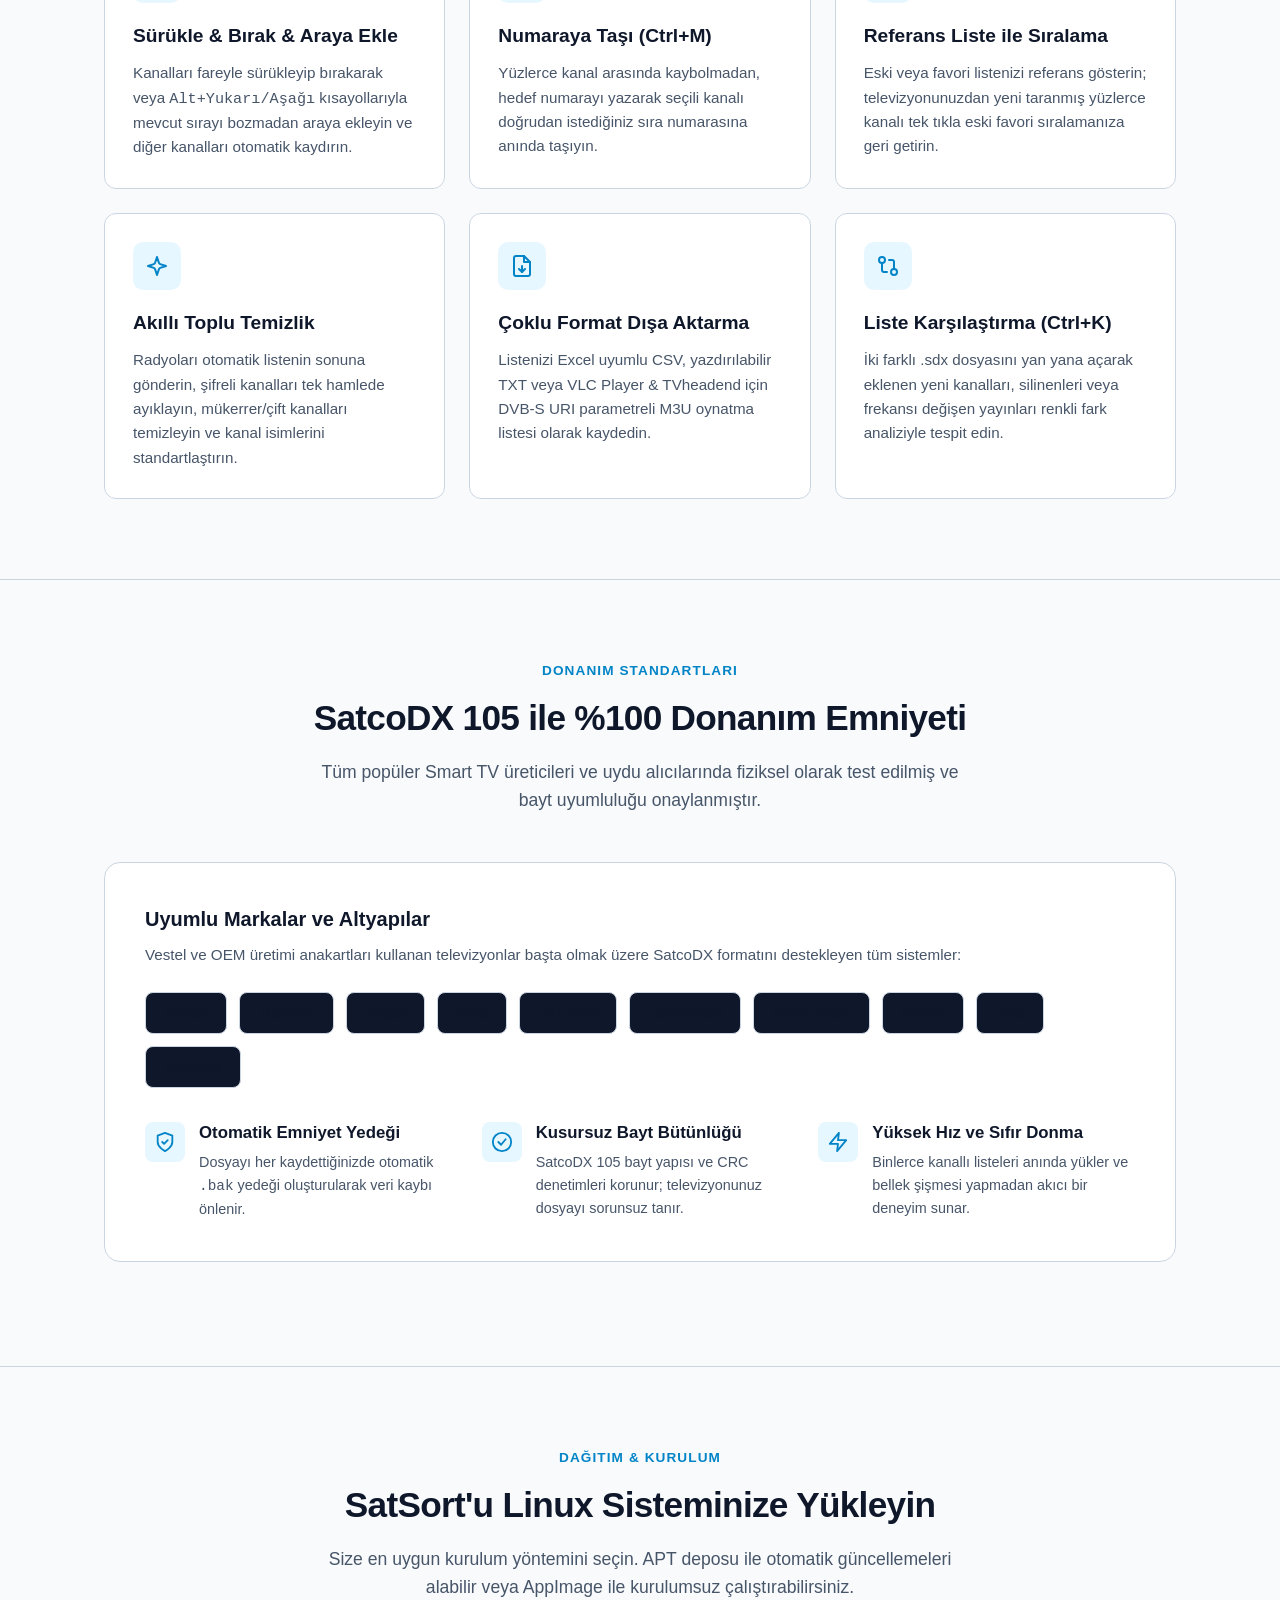
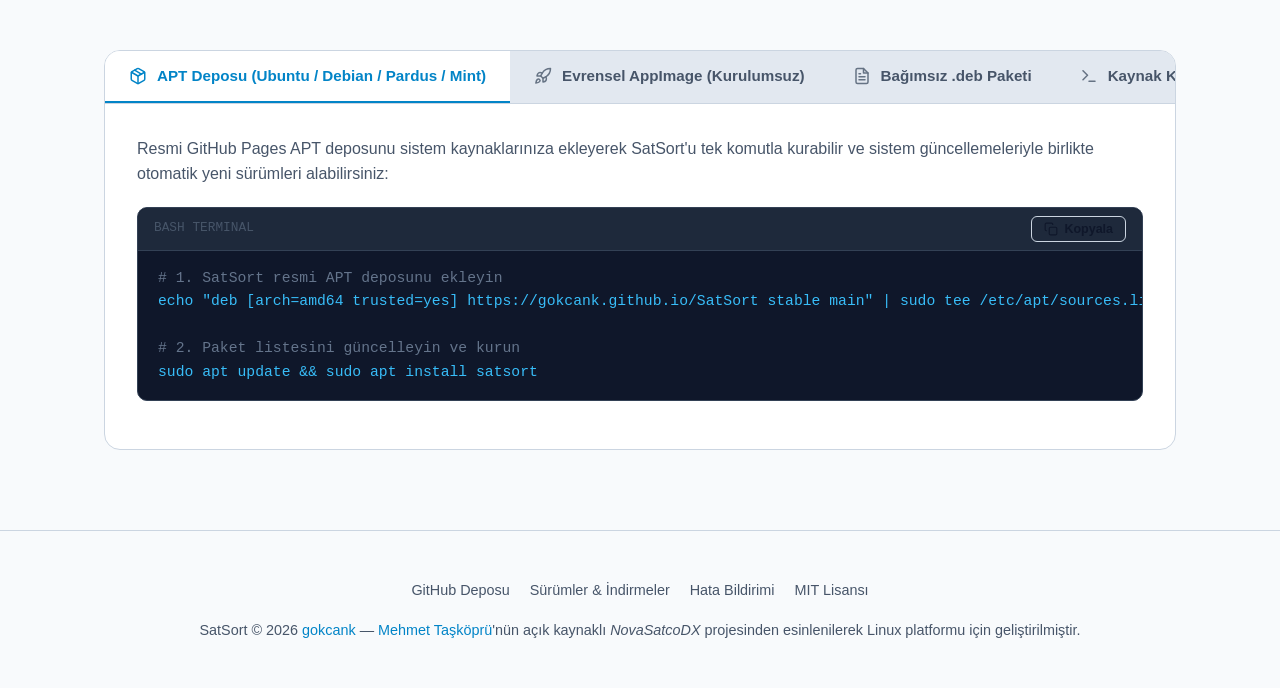
==== commit 9668fd27: "feat(web): add high-contrast dark and light theme toggle" ====
--- a/website/index.html
+++ b/website/index.html
@@ -7,6 +7,16 @@
   <meta name="description" content="Vestel, Toshiba, Regal ve tüm SatcoDX (.sdx) uyumlu televizyonlar için modern, hızlı ve güvenli Linux masaüstü uydu kanal listesi düzenleyicisi.">
   <meta name="keywords" content="SatSort, SatcoDX, sdx, uydu kanal düzenleyici, linux kanal listesi, vestel sdx, toshiba sdx, regal sdx, satellite channel editor linux">
   <link rel="icon" type="image/svg+xml" href="satsort.svg">
+  <script>
+    (function() {
+      const saved = localStorage.getItem("satsort_theme");
+      if (saved === "light" || (!saved && window.matchMedia && window.matchMedia("(prefers-color-scheme: light)").matches)) {
+        document.documentElement.setAttribute("data-theme", "light");
+      } else {
+        document.documentElement.setAttribute("data-theme", "dark");
+      }
+    })();
+  </script>
   <link rel="stylesheet" href="style.css">
 </head>
 <body>
@@ -31,6 +41,24 @@
             </svg>
             GitHub
           </a>
+        </li>
+        <li>
+          <button id="theme-toggle-btn" class="icon-btn" aria-label="Tema Değiştir" title="Açık / Koyu Tema">
+            <svg class="sun-icon" width="18" height="18" viewBox="0 0 24 24" fill="none" stroke="currentColor" stroke-width="2" stroke-linecap="round" stroke-linejoin="round">
+              <circle cx="12" cy="12" r="5"></circle>
+              <line x1="12" y1="1" x2="12" y2="3"></line>
+              <line x1="12" y1="21" x2="12" y2="23"></line>
+              <line x1="4.22" y1="4.22" x2="5.64" y2="5.64"></line>
+              <line x1="18.36" y1="18.36" x2="19.78" y2="19.78"></line>
+              <line x1="1" y1="12" x2="3" y2="12"></line>
+              <line x1="21" y1="12" x2="23" y2="12"></line>
+              <line x1="4.22" y1="19.78" x2="5.64" y2="18.36"></line>
+              <line x1="18.36" y1="5.64" x2="19.78" y2="4.22"></line>
+            </svg>
+            <svg class="moon-icon" width="18" height="18" viewBox="0 0 24 24" fill="none" stroke="currentColor" stroke-width="2" stroke-linecap="round" stroke-linejoin="round">
+              <path d="M21 12.79A9 9 0 1 1 11.21 3 7 7 0 0 0 21 12.79z"></path>
+            </svg>
+          </button>
         </li>
       </ul>
     </div>
--- a/website/style.css
+++ b/website/style.css
@@ -17,10 +17,32 @@
   --accent-glow: rgba(56, 189, 248, 0.15);
   --success: #10b981;
   --warning: #f59e0b;
+  --titlebar-bg: #131d31;
   --code-bg: #070b14;
+  --code-header-bg: #0b1120;
   --code-border: #1e293b;
   --font-main: -apple-system, BlinkMacSystemFont, "Segoe UI", Roboto, Helvetica, Arial, sans-serif;
   --font-mono: "JetBrains Mono", "SF Mono", Consolas, Menlo, monospace;
+}
+
+[data-theme="light"] {
+  --bg: #f8fafc;
+  --bg-alt: #f1f5f9;
+  --card-bg: #ffffff;
+  --card-hover: #f1f5f9;
+  --border: #cbd5e1;
+  --border-focus: #0284c7;
+  --text: #0f172a;
+  --text-muted: #475569;
+  --accent: #0284c7;
+  --accent-hover: #0369a1;
+  --accent-glow: rgba(2, 132, 199, 0.12);
+  --success: #059669;
+  --warning: #d97706;
+  --titlebar-bg: #e2e8f0;
+  --code-bg: #0f172a;
+  --code-header-bg: #1e293b;
+  --code-border: #334155;
 }
 
 * {
@@ -40,6 +62,10 @@
   line-height: 1.6;
   -webkit-font-smoothing: antialiased;
   -moz-osx-font-smoothing: grayscale;
+}
+
+body, .navbar, .feature-card, .tv-card, .install-container, .btn-secondary, .mockup-wrapper, .install-tabs {
+  transition: background-color 0.2s ease, border-color 0.2s ease, color 0.2s ease;
 }
 
 /* Container */
@@ -134,6 +160,45 @@
   border-color: var(--accent);
   color: var(--accent);
   background-color: var(--card-hover);
+}
+
+.icon-btn {
+  display: inline-flex;
+  align-items: center;
+  justify-content: center;
+  width: 38px;
+  height: 38px;
+  border-radius: 8px;
+  background-color: var(--card-bg);
+  border: 1px solid var(--border);
+  color: var(--text-muted);
+  cursor: pointer;
+  transition: all 0.15s ease;
+}
+
+.icon-btn:hover {
+  color: var(--accent);
+  border-color: var(--accent);
+  background-color: var(--card-hover);
+}
+
+/* Theme toggle sun/moon icon switching */
+[data-theme="light"] .sun-icon {
+  display: none;
+}
+
+[data-theme="light"] .moon-icon {
+  display: block;
+}
+
+:root .moon-icon,
+[data-theme="dark"] .moon-icon {
+  display: none;
+}
+
+:root .sun-icon,
+[data-theme="dark"] .sun-icon {
+  display: block;
 }
 
 /* Hero Section */
@@ -239,7 +304,7 @@
 }
 
 .mockup-titlebar {
-  background-color: #131d31;
+  background-color: var(--titlebar-bg);
   border-bottom: 1px solid var(--border);
   padding: 10px 16px;
   display: flex;
@@ -547,7 +612,7 @@
 
 .install-tabs {
   display: flex;
-  background-color: #131d31;
+  background-color: var(--titlebar-bg);
   border-bottom: 1px solid var(--border);
   overflow-x: auto;
 }
@@ -621,7 +686,7 @@
   align-items: center;
   justify-content: space-between;
   padding: 8px 16px;
-  background-color: #0b1120;
+  background-color: var(--code-header-bg);
   border-bottom: 1px solid var(--code-border);
   font-size: 0.8rem;
   color: var(--text-muted);
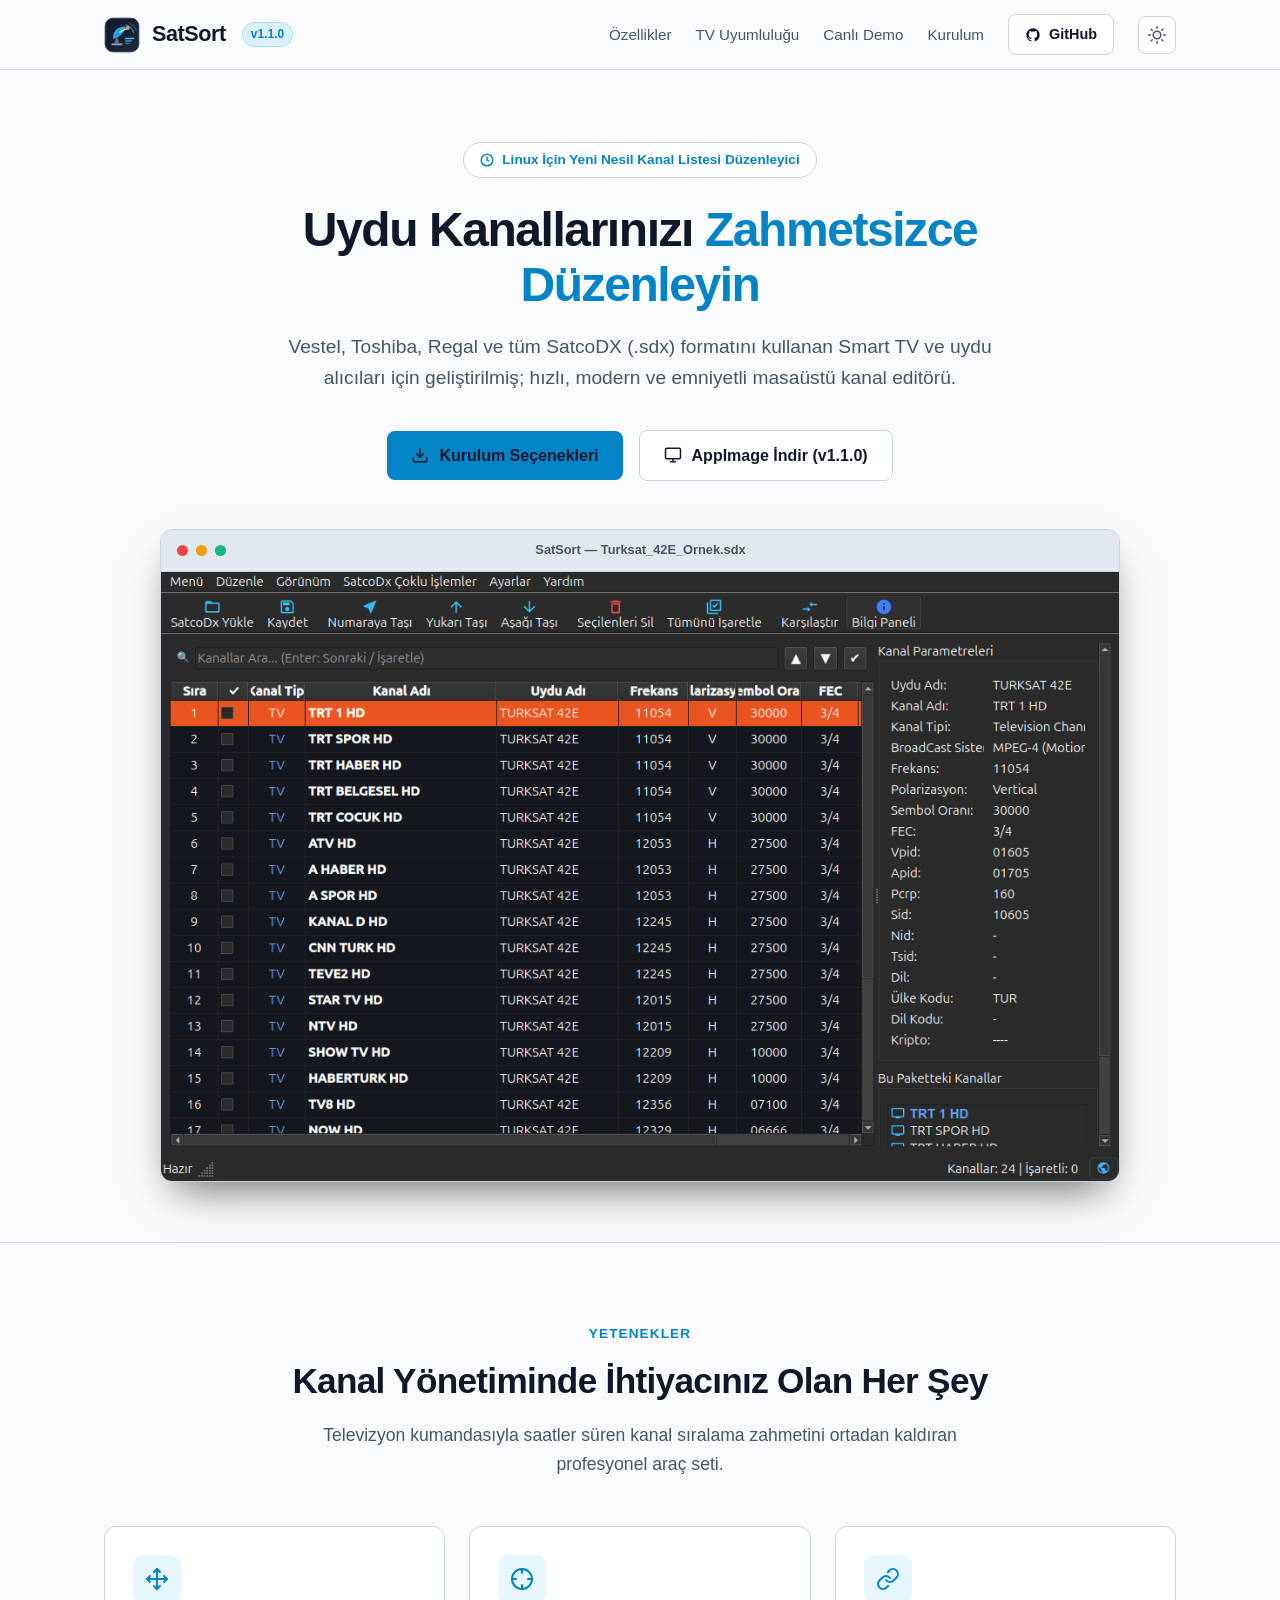
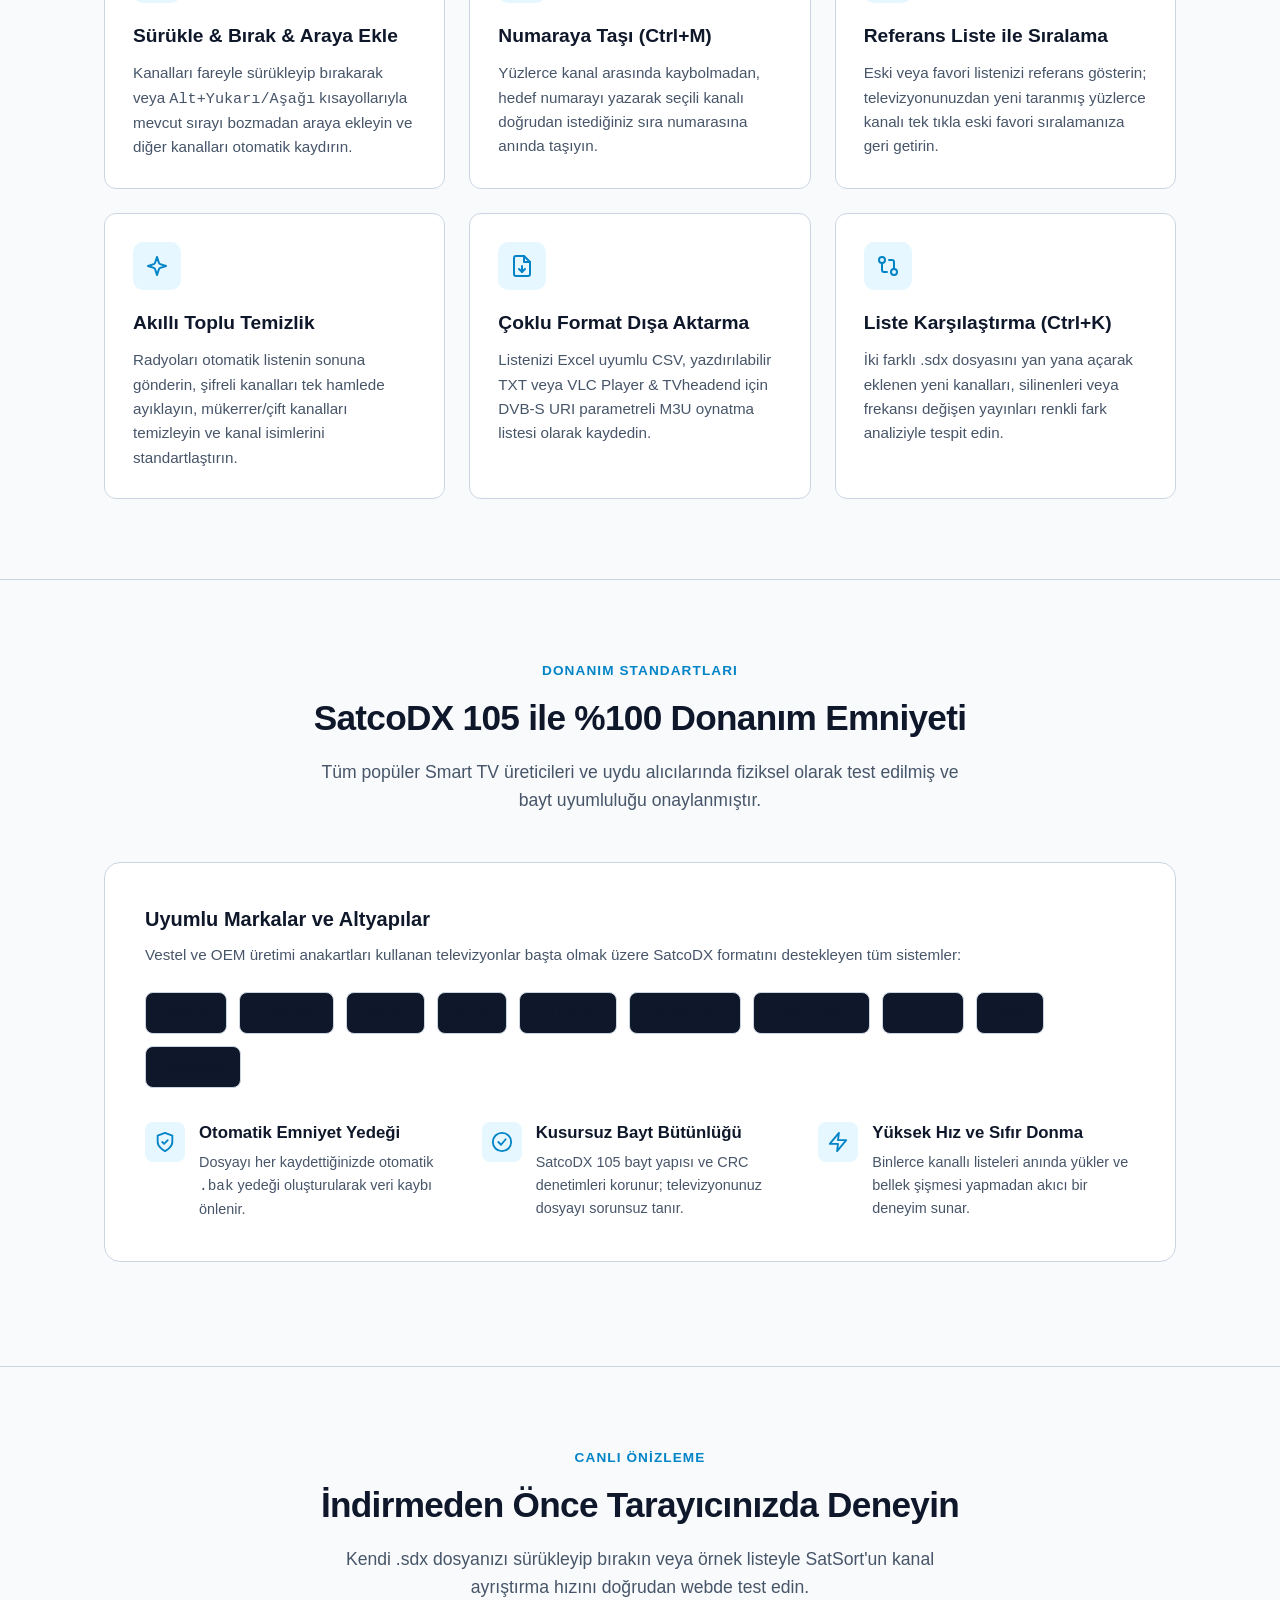
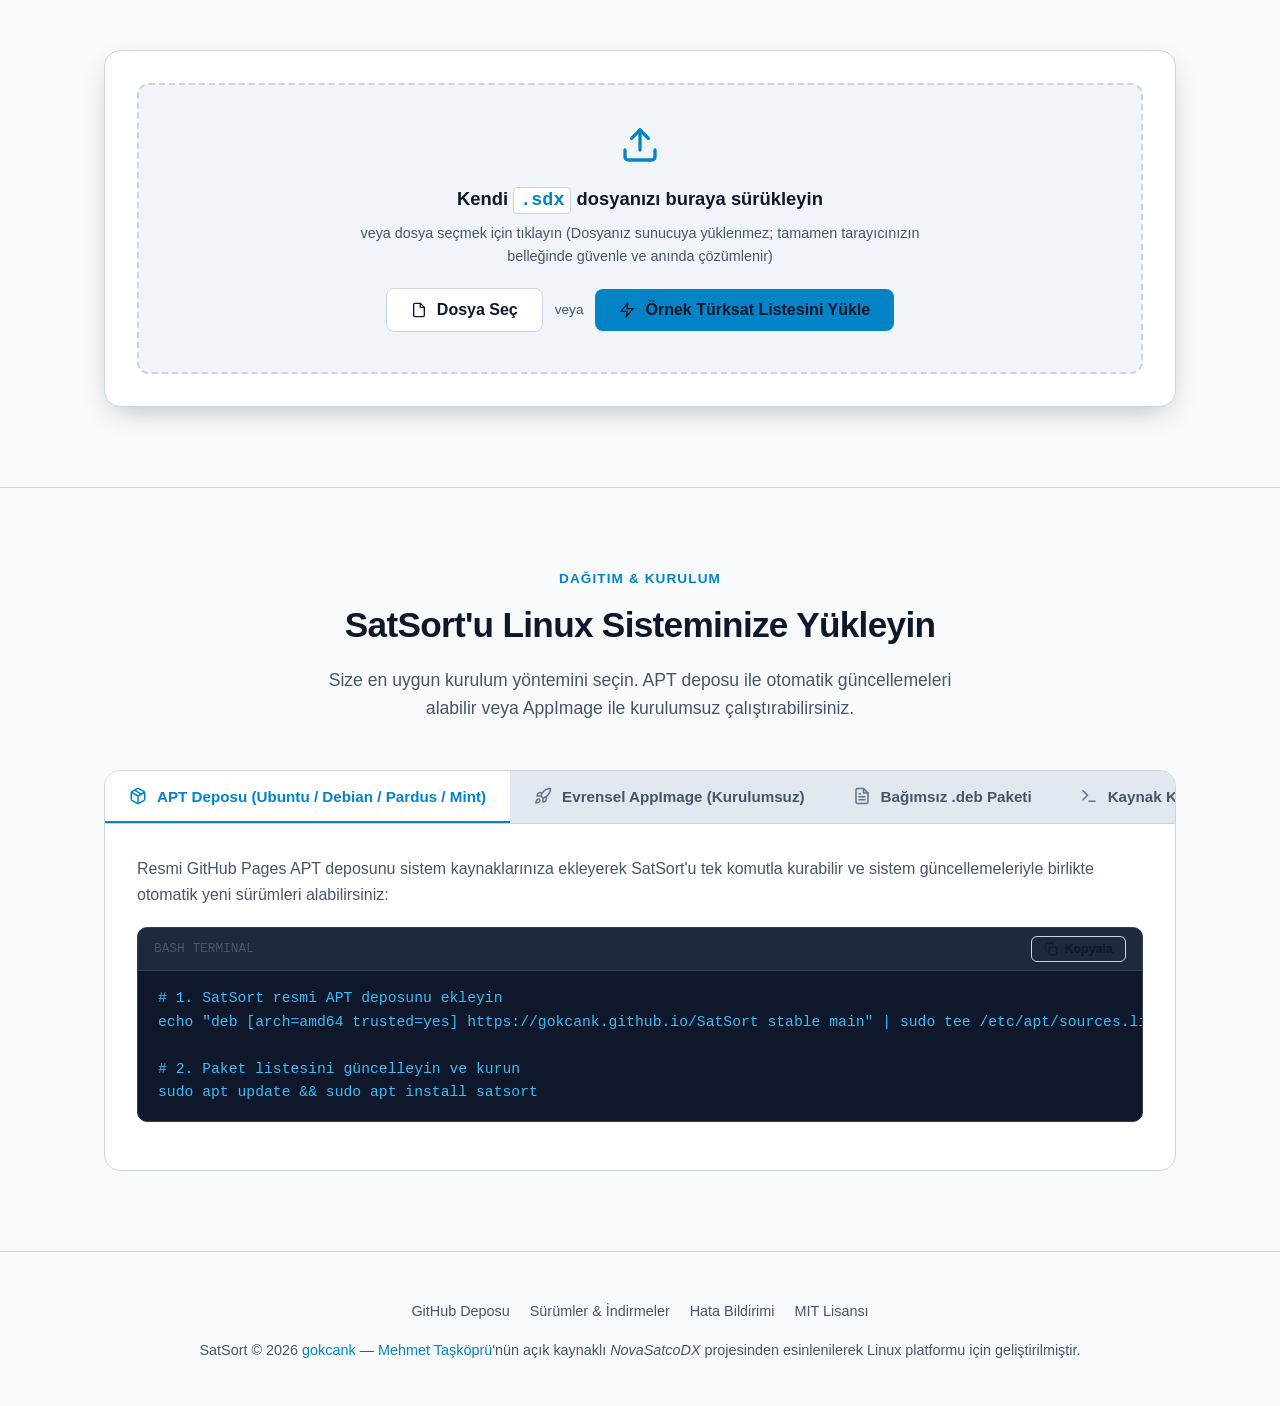
==== commit b896670f: "feat(web): add in-browser live sdx parser interactive demo" ====
--- a/website/index.html
+++ b/website/index.html
@@ -33,6 +33,7 @@
       <ul class="nav-links">
         <li><a href="#ozellikler" class="nav-link">Özellikler</a></li>
         <li><a href="#uyumluluk" class="nav-link">TV Uyumluluğu</a></li>
+        <li><a href="#demo" class="nav-link">Canlı Demo</a></li>
         <li><a href="#kurulum" class="nav-link">Kurulum</a></li>
         <li>
           <a href="https://github.com/gokcank/SatSort" target="_blank" rel="noopener noreferrer" class="nav-btn">
@@ -283,6 +284,80 @@
               <h4>Yüksek Hız ve Sıfır Donma</h4>
               <p>Binlerce kanallı listeleri anında yükler ve bellek şişmesi yapmadan akıcı bir deneyim sunar.</p>
             </div>
+          </div>
+        </div>
+      </div>
+    </div>
+  </section>
+
+  <!-- Interactive Live Demo Section -->
+  <section id="demo" class="section">
+    <div class="container">
+      <div class="section-header">
+        <div class="section-tag">Canlı Önizleme</div>
+        <h2 class="section-title">İndirmeden Önce Tarayıcınızda Deneyin</h2>
+        <p class="section-desc">
+          Kendi .sdx dosyanızı sürükleyip bırakın veya örnek listeyle SatSort'un kanal ayrıştırma hızını doğrudan webde test edin.
+        </p>
+      </div>
+
+      <div class="demo-card">
+        <!-- Dropzone -->
+        <div class="demo-dropzone" id="demo-dropzone">
+          <input type="file" id="demo-file-input" accept=".sdx,.txt" style="display: none;">
+          <div class="dropzone-content">
+            <div class="dropzone-icon">
+              <svg width="40" height="40" viewBox="0 0 24 24" fill="none" stroke="currentColor" stroke-width="2" stroke-linecap="round" stroke-linejoin="round">
+                <path d="M21 15v4a2 2 0 0 1-2 2H5a2 2 0 0 1-2-2v-4"></path>
+                <polyline points="17 8 12 3 7 8"></polyline>
+                <line x1="12" y1="3" x2="12" y2="15"></line>
+              </svg>
+            </div>
+            <h3 class="dropzone-title">Kendi <code>.sdx</code> dosyanızı buraya sürükleyin</h3>
+            <p class="dropzone-subtitle">veya dosya seçmek için tıklayın (Dosyanız sunucuya yüklenmez; tamamen tarayıcınızın belleğinde güvenle ve anında çözümlenir)</p>
+            <div class="dropzone-actions">
+              <button type="button" id="demo-choose-btn" class="btn btn-secondary">
+                <svg width="16" height="16" viewBox="0 0 24 24" fill="none" stroke="currentColor" stroke-width="2"><path d="M14 2H6a2 2 0 0 0-2 2v16a2 2 0 0 0 2 2h12a2 2 0 0 0 2-2V8z"></path><polyline points="14 2 14 8 20 8"></polyline></svg>
+                Dosya Seç
+              </button>
+              <span class="dropzone-or">veya</span>
+              <button type="button" id="demo-sample-btn" class="btn btn-primary">
+                <svg width="16" height="16" viewBox="0 0 24 24" fill="none" stroke="currentColor" stroke-width="2"><polygon points="13 2 3 14 12 14 11 22 21 10 12 10 13 2"></polygon></svg>
+                Örnek Türksat Listesini Yükle
+              </button>
+            </div>
+          </div>
+        </div>
+
+        <!-- Table Viewer & Controls -->
+        <div class="demo-viewer" id="demo-viewer" style="display: none;">
+          <div class="demo-toolbar">
+            <div class="demo-stats-badge" id="demo-stats">
+              <span class="badge-dot"></span>
+              <span id="demo-stats-text">24 Kanal Yüklendi</span>
+            </div>
+            <div class="demo-search-box">
+              <svg width="15" height="15" viewBox="0 0 24 24" fill="none" stroke="currentColor" stroke-width="2"><circle cx="11" cy="11" r="8"></circle><line x1="21" y1="21" x2="16.65" y2="16.65"></line></svg>
+              <input type="text" id="demo-search-input" placeholder="Kanal veya frekans ara... (örn. TRT, Haber, 12053)">
+            </div>
+          </div>
+
+          <div class="demo-table-wrapper">
+            <table class="demo-table">
+              <thead>
+                <tr>
+                  <th style="width: 60px;">No</th>
+                  <th>Kanal Adı</th>
+                  <th style="width: 75px;">Tür</th>
+                  <th>Uydu</th>
+                  <th>Frekans</th>
+                  <th style="width: 60px;">Pol</th>
+                  <th>Sembol</th>
+                </tr>
+              </thead>
+              <tbody id="demo-table-body">
+              </tbody>
+            </table>
           </div>
         </div>
       </div>
--- a/website/style.css
+++ b/website/style.css
@@ -732,8 +732,200 @@
   font-family: inherit;
 }
 
-.code-comment {
-  color: #64748b;
+/* In-Browser Demo Section */
+.demo-card {
+  background-color: var(--card-bg);
+  border: 1px solid var(--border);
+  border-radius: 16px;
+  padding: 32px;
+  box-shadow: 0 10px 30px -10px rgba(0, 0, 0, 0.3);
+}
+
+.demo-dropzone {
+  border: 2px dashed var(--border);
+  border-radius: 12px;
+  padding: 40px 24px;
+  text-align: center;
+  transition: all 0.2s ease;
+  background-color: var(--bg-alt);
+}
+
+.demo-dropzone.dragover {
+  border-color: var(--accent);
+  background-color: var(--accent-glow);
+}
+
+.dropzone-icon {
+  color: var(--accent);
+  margin-bottom: 12px;
+}
+
+.dropzone-title {
+  font-size: 1.15rem;
+  font-weight: 700;
+  margin-bottom: 6px;
+  color: var(--text);
+}
+
+.dropzone-title code {
+  color: var(--accent);
+  background: var(--card-bg);
+  padding: 2px 6px;
+  border-radius: 4px;
+  border: 1px solid var(--border);
+}
+
+.dropzone-subtitle {
+  font-size: 0.9rem;
+  color: var(--text-muted);
+  max-width: 600px;
+  margin: 0 auto 20px;
+}
+
+.dropzone-actions {
+  display: flex;
+  align-items: center;
+  justify-content: center;
+  gap: 12px;
+  flex-wrap: wrap;
+}
+
+.dropzone-or {
+  color: var(--text-muted);
+  font-size: 0.85rem;
+  font-weight: 500;
+}
+
+/* Demo Table & Toolbar */
+.demo-viewer {
+  margin-top: 24px;
+  border-top: 1px solid var(--border);
+  padding-top: 24px;
+}
+
+.demo-toolbar {
+  display: flex;
+  align-items: center;
+  justify-content: space-between;
+  gap: 16px;
+  margin-bottom: 16px;
+  flex-wrap: wrap;
+}
+
+.demo-stats-badge {
+  display: inline-flex;
+  align-items: center;
+  gap: 8px;
+  padding: 6px 14px;
+  border-radius: 20px;
+  background-color: var(--bg);
+  border: 1px solid var(--border);
+  font-size: 0.88rem;
+  font-weight: 600;
+  color: var(--text);
+}
+
+.badge-dot {
+  width: 8px;
+  height: 8px;
+  border-radius: 50%;
+  background-color: var(--success);
+}
+
+.demo-search-box {
+  display: flex;
+  align-items: center;
+  gap: 8px;
+  background-color: var(--bg);
+  border: 1px solid var(--border);
+  border-radius: 8px;
+  padding: 6px 12px;
+  width: 340px;
+  max-width: 100%;
+  transition: border-color 0.15s ease;
+}
+
+.demo-search-box:focus-within {
+  border-color: var(--accent);
+}
+
+.demo-search-box svg {
+  color: var(--text-muted);
+  flex-shrink: 0;
+}
+
+.demo-search-box input {
+  background: none;
+  border: none;
+  color: var(--text);
+  font-size: 0.88rem;
+  width: 100%;
+  outline: none;
+}
+
+.demo-search-box input::placeholder {
+  color: var(--text-muted);
+}
+
+.demo-table-wrapper {
+  max-height: 380px;
+  overflow-y: auto;
+  border: 1px solid var(--border);
+  border-radius: 8px;
+  background-color: var(--bg);
+}
+
+.demo-table {
+  width: 100%;
+  border-collapse: collapse;
+  text-align: left;
+  font-size: 0.9rem;
+}
+
+.demo-table th {
+  position: sticky;
+  top: 0;
+  z-index: 10;
+  background-color: var(--titlebar-bg);
+  color: var(--text-muted);
+  font-weight: 600;
+  padding: 10px 14px;
+  border-bottom: 1px solid var(--border);
+  font-size: 0.82rem;
+  text-transform: uppercase;
+  letter-spacing: 0.05em;
+}
+
+.demo-table td {
+  padding: 10px 14px;
+  border-bottom: 1px solid var(--border);
+  color: var(--text);
+}
+
+.demo-table tr:hover {
+  background-color: var(--card-hover);
+}
+
+.badge-channel-tv {
+  display: inline-block;
+  padding: 2px 8px;
+  border-radius: 4px;
+  font-size: 0.75rem;
+  font-weight: 700;
+  background-color: rgba(56, 189, 248, 0.15);
+  color: var(--accent);
+  border: 1px solid rgba(56, 189, 248, 0.3);
+}
+
+.badge-channel-radio {
+  display: inline-block;
+  padding: 2px 8px;
+  border-radius: 4px;
+  font-size: 0.75rem;
+  font-weight: 700;
+  background-color: rgba(245, 158, 11, 0.15);
+  color: var(--warning);
+  border: 1px solid rgba(245, 158, 11, 0.3);
 }
 
 /* Footer */
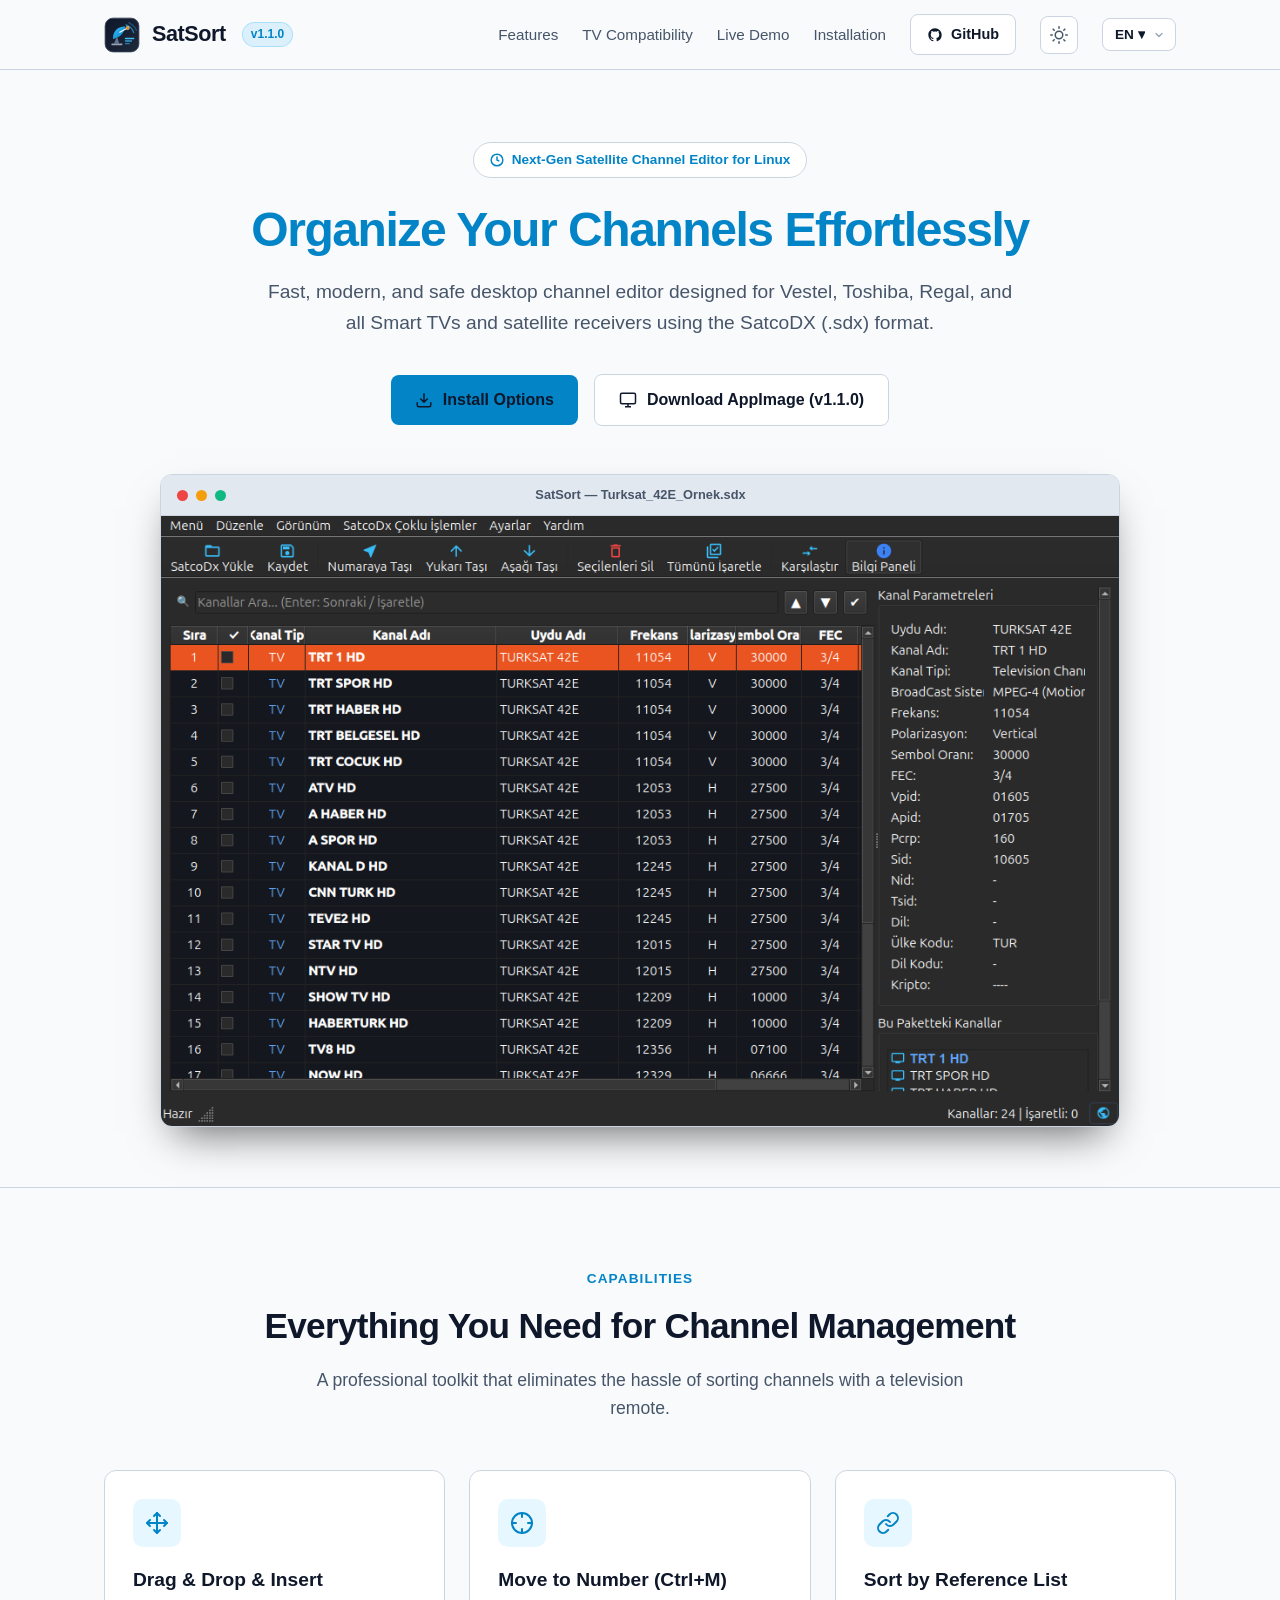
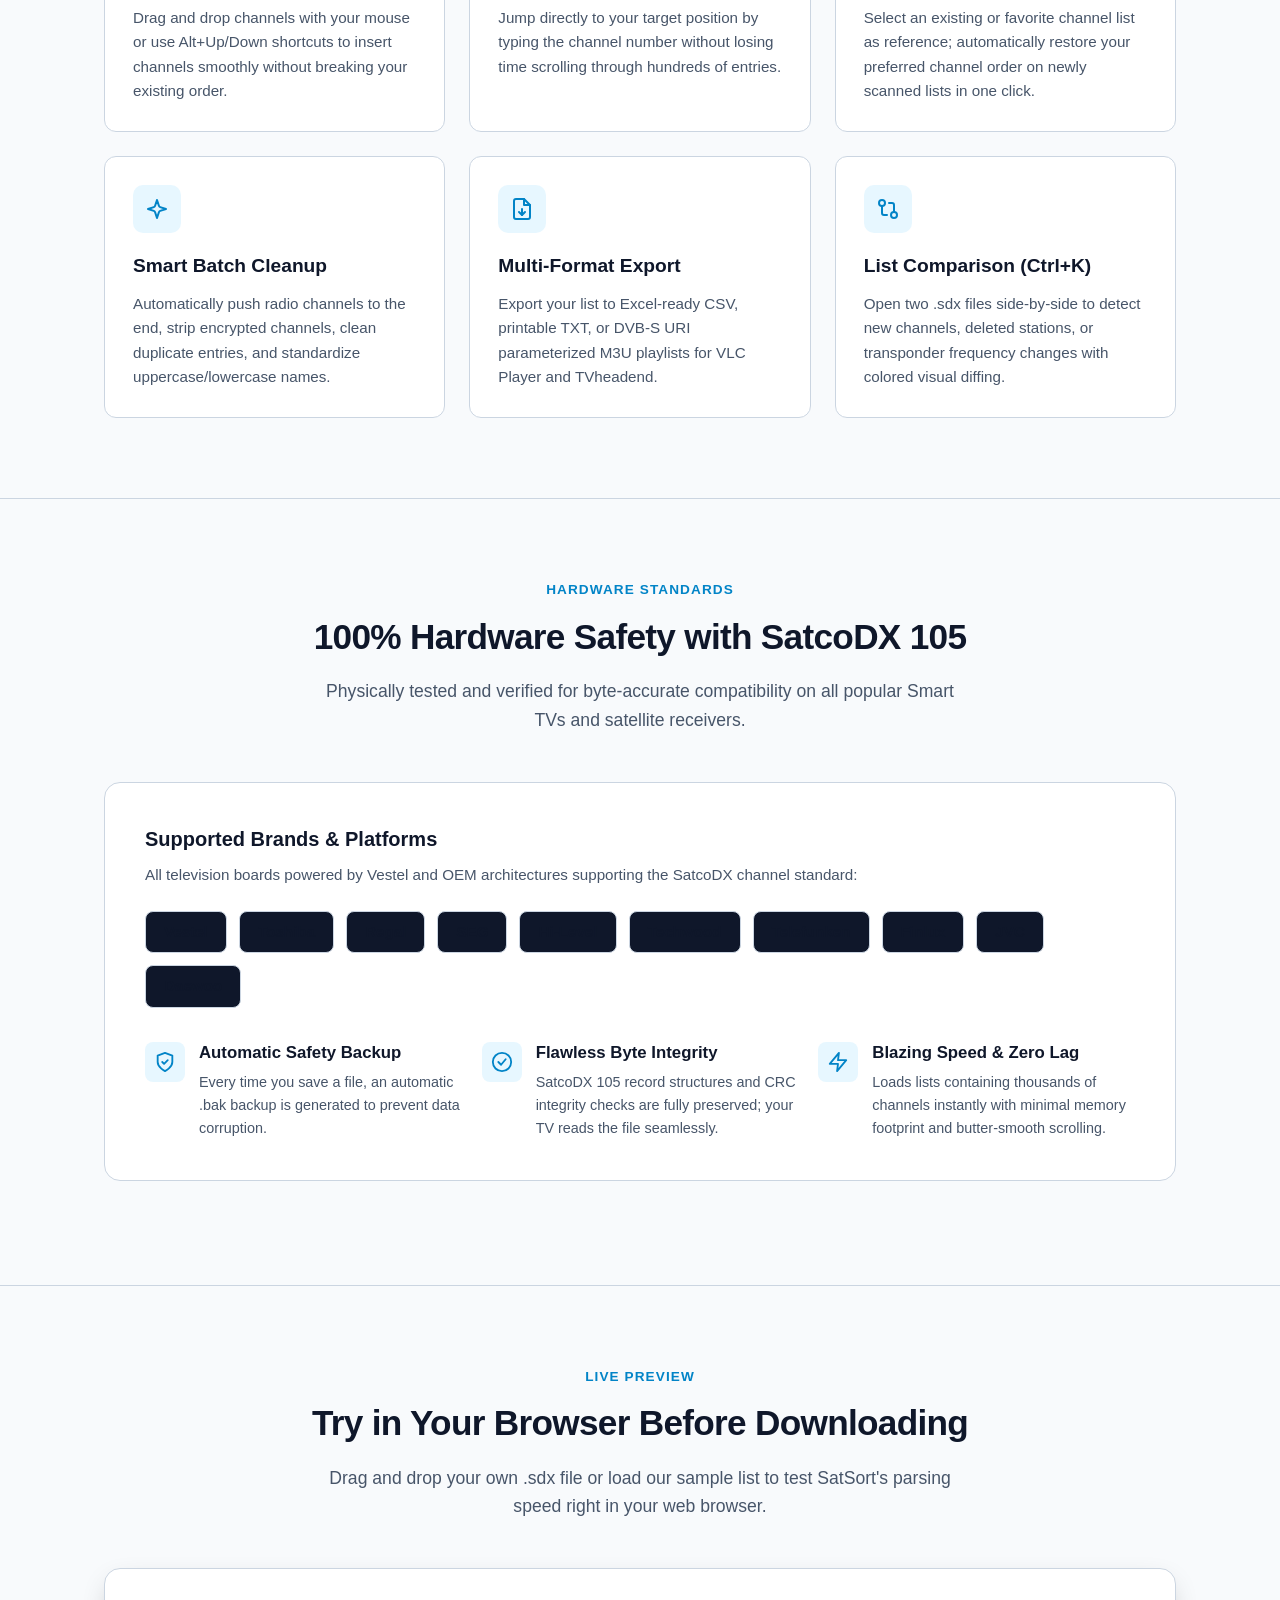
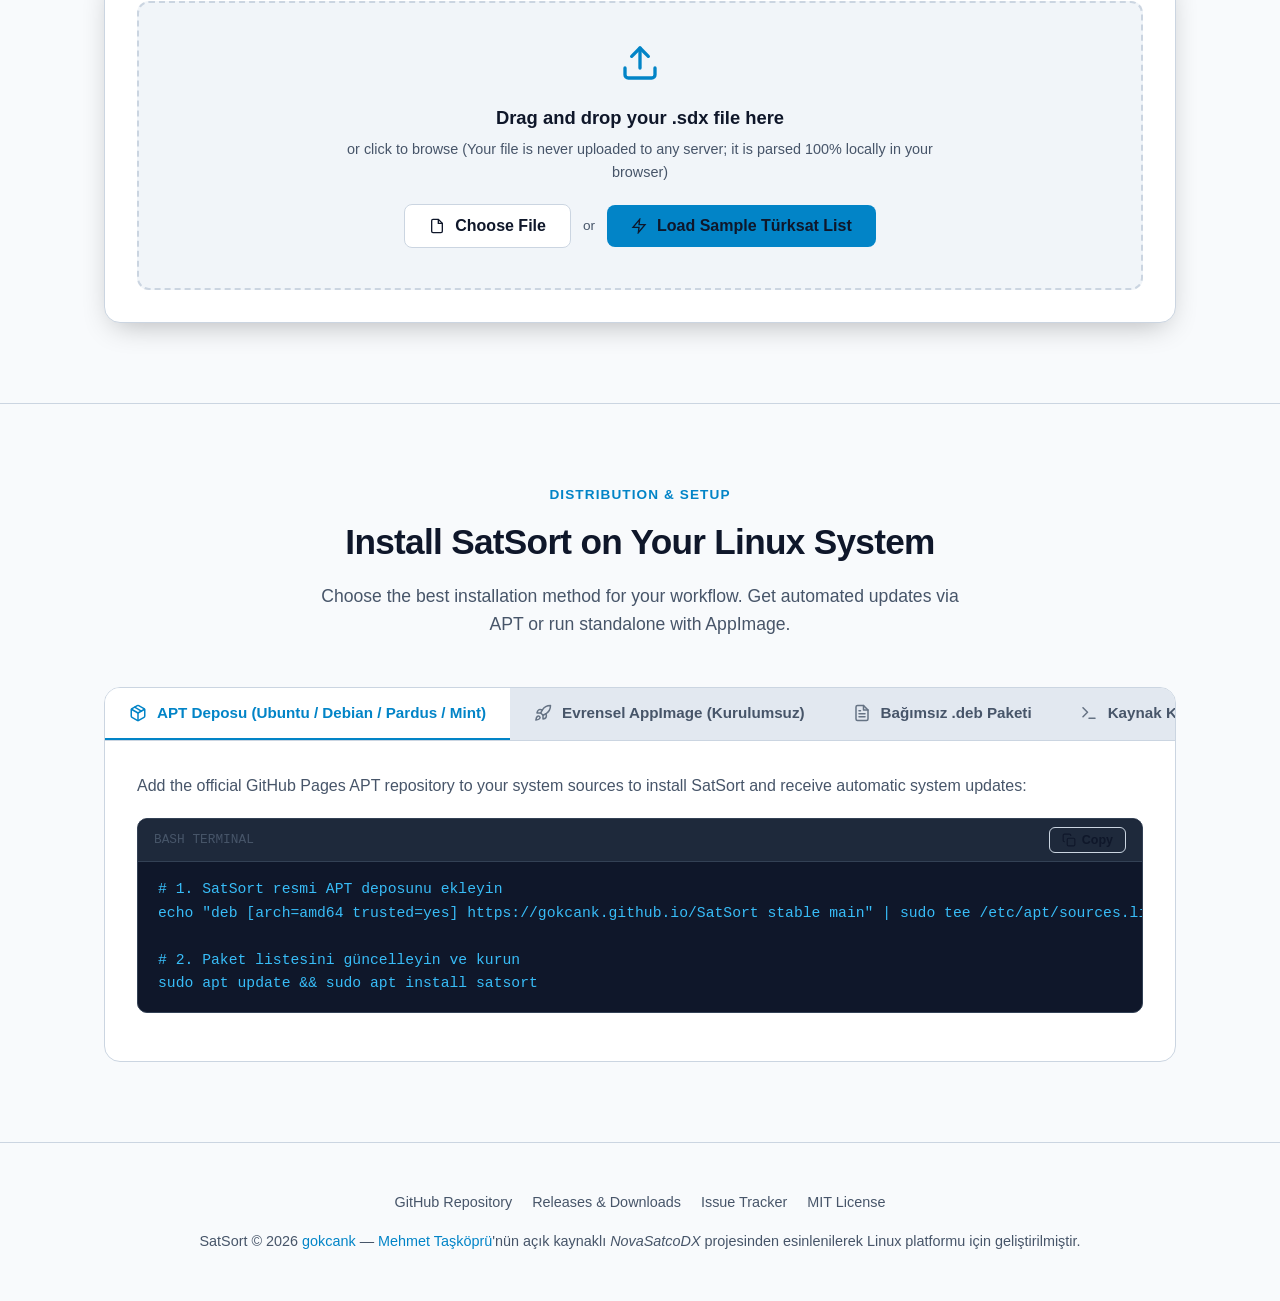
==== commit 86aac769: "feat(web): add multilingual support for 5 application languages" ====
--- a/website/index.html
+++ b/website/index.html
@@ -27,24 +27,28 @@
       <a href="#" class="brand">
         <img src="satsort.svg" alt="SatSort Logo" class="brand-logo">
         <span class="brand-name">SatSort</span>
-        <span class="brand-badge">v1.1.0</span>
+        <span class="brand-badge" id="release-version-badge">v1.1.0</span>
       </a>
 
       <ul class="nav-links">
-        <li><a href="#ozellikler" class="nav-link">Özellikler</a></li>
-        <li><a href="#uyumluluk" class="nav-link">TV Uyumluluğu</a></li>
-        <li><a href="#demo" class="nav-link">Canlı Demo</a></li>
-        <li><a href="#kurulum" class="nav-link">Kurulum</a></li>
+        <li><a href="#ozellikler" class="nav-link" data-i18n="nav_features">Özellikler</a></li>
+        <li><a href="#uyumluluk" class="nav-link" data-i18n="nav_compatibility">TV Uyumluluğu</a></li>
+        <li><a href="#demo" class="nav-link" data-i18n="nav_demo">Canlı Demo</a></li>
+        <li><a href="#kurulum" class="nav-link" data-i18n="nav_install">Kurulum</a></li>
         <li>
-          <a href="https://github.com/gokcank/SatSort" target="_blank" rel="noopener noreferrer" class="nav-btn">
+          <a href="https://github.com/gokcank/SatSort" target="_blank" rel="noopener noreferrer" class="nav-btn" id="github-nav-link">
             <svg width="16" height="16" viewBox="0 0 24 24" fill="currentColor">
               <path d="M12 2C6.477 2 2 6.484 2 12.017c0 4.425 2.865 8.18 6.839 9.504.5.092.682-.217.682-.483 0-.237-.008-.868-.013-1.703-2.782.605-3.369-1.343-3.369-1.343-.454-1.158-1.11-1.466-1.11-1.466-.908-.62.069-.608.069-.608 1.003.07 1.53 1.032 1.53 1.032.892 1.53 2.341 1.088 2.91.832.092-.647.35-1.088.636-1.338-2.22-.253-4.555-1.113-4.555-4.951 0-1.093.39-1.988 1.029-2.688-.103-.253-.446-1.272.098-2.65 0 0 .84-.27 2.75 1.026A9.564 9.564 0 0112 6.844c.85.004 1.705.115 2.504.337 1.909-1.296 2.747-1.027 2.747-1.027.546 1.379.202 2.398.1 2.651.64.7 1.028 1.595 1.028 2.688 0 3.848-2.339 4.695-4.566 4.943.359.309.678.92.678 1.855 0 1.338-.012 2.419-.012 2.747 0 .268.18.58.688.482A10.019 10.019 0 0022 12.017C22 6.484 17.522 2 12 2z"/>
             </svg>
-            GitHub
+            <span data-i18n="nav_github">GitHub</span>
+            <span class="gh-star-pill" id="gh-stars-pill" style="display: none;">
+              <svg width="12" height="12" viewBox="0 0 24 24" fill="currentColor"><polygon points="12 2 15.09 8.26 22 9.27 17 14.14 18.18 21.02 12 17.77 5.82 21.02 7 14.14 2 9.27 8.91 8.26 12 2"/></svg>
+              <span id="gh-stars-count">0</span>
+            </span>
           </a>
         </li>
         <li>
-          <button id="theme-toggle-btn" class="icon-btn" aria-label="Tema Değiştir" title="Açık / Koyu Tema">
+          <button id="theme-toggle-btn" class="icon-btn" aria-label="Tema Değiştir" title="Açık / Koyu Tema" data-i18n-title="theme_toggle_title">
             <svg class="sun-icon" width="18" height="18" viewBox="0 0 24 24" fill="none" stroke="currentColor" stroke-width="2" stroke-linecap="round" stroke-linejoin="round">
               <circle cx="12" cy="12" r="5"></circle>
               <line x1="12" y1="1" x2="12" y2="3"></line>
@@ -61,6 +65,17 @@
             </svg>
           </button>
         </li>
+        <li>
+          <div class="lang-select-wrapper">
+            <select id="lang-select" class="lang-select" aria-label="Dil Seçimi">
+              <option value="tr">TR ▾</option>
+              <option value="en">EN ▾</option>
+              <option value="de">DE ▾</option>
+              <option value="fr">FR ▾</option>
+              <option value="es">ES ▾</option>
+            </select>
+          </div>
+        </li>
       </ul>
     </div>
   </header>
@@ -72,14 +87,14 @@
         <svg width="14" height="14" viewBox="0 0 24 24" fill="none" stroke="currentColor" stroke-width="2.5">
           <circle cx="12" cy="12" r="10"/><path d="M12 6v6l4 2"/>
         </svg>
-        Linux İçin Yeni Nesil Kanal Listesi Düzenleyici
+        <span data-i18n="hero_pill">Linux İçin Yeni Nesil Kanal Listesi Düzenleyici</span>
       </div>
 
       <h1 class="hero-title">
-        Uydu Kanallarınızı <span>Zahmetsizce Düzenleyin</span>
+        <span data-i18n="hero_title_1">Uydu Kanallarınızı</span> <span data-i18n="hero_title_accent">Zahmetsizce Düzenleyin</span>
       </h1>
 
-      <p class="hero-subtitle">
+      <p class="hero-subtitle" data-i18n="hero_desc">
         Vestel, Toshiba, Regal ve tüm SatcoDX (.sdx) formatını kullanan Smart TV ve uydu alıcıları için geliştirilmiş; hızlı, modern ve emniyetli masaüstü kanal editörü.
       </p>
 
@@ -88,13 +103,13 @@
           <svg width="18" height="18" viewBox="0 0 24 24" fill="none" stroke="currentColor" stroke-width="2">
             <path d="M21 15v4a2 2 0 01-2 2H5a2 2 0 01-2-2v-4M7 10l5 5 5-5M12 15V3"/>
           </svg>
-          Kurulum Seçenekleri
+          <span data-i18n="hero_btn_install">Kurulum Seçenekleri</span>
         </a>
-        <a href="https://github.com/gokcank/SatSort/releases/latest" target="_blank" rel="noopener noreferrer" class="btn btn-secondary">
+        <a id="hero-appimage-btn" href="https://github.com/gokcank/SatSort/releases/latest" target="_blank" rel="noopener noreferrer" class="btn btn-secondary">
           <svg width="18" height="18" viewBox="0 0 24 24" fill="none" stroke="currentColor" stroke-width="2">
             <rect x="2" y="3" width="20" height="14" rx="2" ry="2"/><line x1="8" y1="21" x2="16" y2="21"/><line x1="12" y1="17" x2="12" y2="21"/>
           </svg>
-          AppImage İndir (v1.1.0)
+          <span id="hero-appimage-text" data-i18n="hero_btn_appimage">AppImage İndir (v1.1.0)</span>
         </a>
       </div>
 
@@ -118,9 +133,9 @@
   <section id="ozellikler" class="section">
     <div class="container">
       <div class="section-header">
-        <div class="section-tag">Yetenekler</div>
-        <h2 class="section-title">Kanal Yönetiminde İhtiyacınız Olan Her Şey</h2>
-        <p class="section-desc">
+        <div class="section-tag" data-i18n="features_tag">Yetenekler</div>
+        <h2 class="section-title" data-i18n="features_title">Kanal Yönetiminde İhtiyacınız Olan Her Şey</h2>
+        <p class="section-desc" data-i18n="features_desc">
           Televizyon kumandasıyla saatler süren kanal sıralama zahmetini ortadan kaldıran profesyonel araç seti.
         </p>
       </div>
@@ -137,8 +152,8 @@
               <line x1="12" y1="2" x2="12" y2="22"></line>
             </svg>
           </div>
-          <h3 class="feature-title">Sürükle & Bırak & Araya Ekle</h3>
-          <p class="feature-text">
+          <h3 class="feature-title" data-i18n="f1_title">Sürükle & Bırak & Araya Ekle</h3>
+          <p class="feature-text" data-i18n="f1_text">
             Kanalları fareyle sürükleyip bırakarak veya <code>Alt+Yukarı/Aşağı</code> kısayollarıyla mevcut sırayı bozmadan araya ekleyin ve diğer kanalları otomatik kaydırın.
           </p>
         </div>
@@ -153,8 +168,8 @@
               <line x1="12" y1="22" x2="12" y2="18"></line>
             </svg>
           </div>
-          <h3 class="feature-title">Numaraya Taşı (Ctrl+M)</h3>
-          <p class="feature-text">
+          <h3 class="feature-title" data-i18n="f2_title">Numaraya Taşı (Ctrl+M)</h3>
+          <p class="feature-text" data-i18n="f2_text">
             Yüzlerce kanal arasında kaybolmadan, hedef numarayı yazarak seçili kanalı doğrudan istediğiniz sıra numarasına anında taşıyın.
           </p>
         </div>
@@ -166,8 +181,8 @@
               <path d="M14 11a5 5 0 0 0-7.54-.54l-3 3a5 5 0 0 0 7.07 7.07l1.71-1.71"></path>
             </svg>
           </div>
-          <h3 class="feature-title">Referans Liste ile Sıralama</h3>
-          <p class="feature-text">
+          <h3 class="feature-title" data-i18n="f3_title">Referans Liste ile Sıralama</h3>
+          <p class="feature-text" data-i18n="f3_text">
             Eski veya favori listenizi referans gösterin; televizyonunuzdan yeni taranmış yüzlerce kanalı tek tıkla eski favori sıralamanıza geri getirin.
           </p>
         </div>
@@ -178,8 +193,8 @@
               <path d="m12 3-1.9 5.8a2 2 0 0 1-1.3 1.3L3 12l5.8 1.9a2 2 0 0 1 1.3 1.3L12 21l1.9-5.8a2 2 0 0 1 1.3-1.3L21 12l-5.8-1.9a2 2 0 0 1-1.3-1.3Z"></path>
             </svg>
           </div>
-          <h3 class="feature-title">Akıllı Toplu Temizlik</h3>
-          <p class="feature-text">
+          <h3 class="feature-title" data-i18n="f4_title">Akıllı Toplu Temizlik</h3>
+          <p class="feature-text" data-i18n="f4_text">
             Radyoları otomatik listenin sonuna gönderin, şifreli kanalları tek hamlede ayıklayın, mükerrer/çift kanalları temizleyin ve kanal isimlerini standartlaştırın.
           </p>
         </div>
@@ -193,8 +208,8 @@
               <polyline points="9 15 12 18 15 15"></polyline>
             </svg>
           </div>
-          <h3 class="feature-title">Çoklu Format Dışa Aktarma</h3>
-          <p class="feature-text">
+          <h3 class="feature-title" data-i18n="f5_title">Çoklu Format Dışa Aktarma</h3>
+          <p class="feature-text" data-i18n="f5_text">
             Listenizi Excel uyumlu CSV, yazdırılabilir TXT veya VLC Player & TVheadend için DVB-S URI parametreli M3U oynatma listesi olarak kaydedin.
           </p>
         </div>
@@ -208,8 +223,8 @@
               <path d="M11 18H8a2 2 0 0 1-2-2V9"></path>
             </svg>
           </div>
-          <h3 class="feature-title">Liste Karşılaştırma (Ctrl+K)</h3>
-          <p class="feature-text">
+          <h3 class="feature-title" data-i18n="f6_title">Liste Karşılaştırma (Ctrl+K)</h3>
+          <p class="feature-text" data-i18n="f6_text">
             İki farklı .sdx dosyasını yan yana açarak eklenen yeni kanalları, silinenleri veya frekansı değişen yayınları renkli fark analiziyle tespit edin.
           </p>
         </div>
@@ -221,16 +236,16 @@
   <section id="uyumluluk" class="section">
     <div class="container">
       <div class="section-header">
-        <div class="section-tag">Donanım Standartları</div>
-        <h2 class="section-title">SatcoDX 105 ile %100 Donanım Emniyeti</h2>
-        <p class="section-desc">
+        <div class="section-tag" data-i18n="compat_tag">Donanım Standartları</div>
+        <h2 class="section-title" data-i18n="compat_title">SatcoDX 105 ile %100 Donanım Emniyeti</h2>
+        <p class="section-desc" data-i18n="compat_desc">
           Tüm popüler Smart TV üreticileri ve uydu alıcılarında fiziksel olarak test edilmiş ve bayt uyumluluğu onaylanmıştır.
         </p>
       </div>
 
       <div class="tv-card">
-        <h3 style="font-size: 1.25rem; font-weight: 700; margin-bottom: 8px;">Uyumlu Markalar ve Altyapılar</h3>
-        <p style="color: var(--text-muted); font-size: 0.95rem;">
+        <h3 style="font-size: 1.25rem; font-weight: 700; margin-bottom: 8px;" data-i18n="compat_brands_title">Uyumlu Markalar ve Altyapılar</h3>
+        <p style="color: var(--text-muted); font-size: 0.95rem;" data-i18n="compat_brands_desc">
           Vestel ve OEM üretimi anakartları kullanan televizyonlar başta olmak üzere SatcoDX formatını destekleyen tüm sistemler:
         </p>
 
@@ -256,8 +271,8 @@
               </svg>
             </div>
             <div class="safety-content">
-              <h4>Otomatik Emniyet Yedeği</h4>
-              <p>Dosyayı her kaydettiğinizde otomatik <code>.bak</code> yedeği oluşturularak veri kaybı önlenir.</p>
+              <h4 data-i18n="s1_title">Otomatik Emniyet Yedeği</h4>
+              <p data-i18n="s1_text">Dosyayı her kaydettiğinizde otomatik <code>.bak</code> yedeği oluşturularak veri kaybı önlenir.</p>
             </div>
           </div>
 
@@ -269,8 +284,8 @@
               </svg>
             </div>
             <div class="safety-content">
-              <h4>Kusursuz Bayt Bütünlüğü</h4>
-              <p>SatcoDX 105 bayt yapısı ve CRC denetimleri korunur; televizyonunuz dosyayı sorunsuz tanır.</p>
+              <h4 data-i18n="s2_title">Kusursuz Bayt Bütünlüğü</h4>
+              <p data-i18n="s2_text">SatcoDX 105 bayt yapısı ve CRC denetimleri korunur; televizyonunuz dosyayı sorunsuz tanır.</p>
             </div>
           </div>
 
@@ -281,8 +296,8 @@
               </svg>
             </div>
             <div class="safety-content">
-              <h4>Yüksek Hız ve Sıfır Donma</h4>
-              <p>Binlerce kanallı listeleri anında yükler ve bellek şişmesi yapmadan akıcı bir deneyim sunar.</p>
+              <h4 data-i18n="s3_title">Yüksek Hız ve Sıfır Donma</h4>
+              <p data-i18n="s3_text">Binlerce kanallı listeleri anında yükler ve bellek şişmesi yapmadan akıcı bir deneyim sunar.</p>
             </div>
           </div>
         </div>
@@ -294,9 +309,9 @@
   <section id="demo" class="section">
     <div class="container">
       <div class="section-header">
-        <div class="section-tag">Canlı Önizleme</div>
-        <h2 class="section-title">İndirmeden Önce Tarayıcınızda Deneyin</h2>
-        <p class="section-desc">
+        <div class="section-tag" data-i18n="demo_tag">Canlı Önizleme</div>
+        <h2 class="section-title" data-i18n="demo_title">İndirmeden Önce Tarayıcınızda Deneyin</h2>
+        <p class="section-desc" data-i18n="demo_desc">
           Kendi .sdx dosyanızı sürükleyip bırakın veya örnek listeyle SatSort'un kanal ayrıştırma hızını doğrudan webde test edin.
         </p>
       </div>
@@ -313,17 +328,17 @@
                 <line x1="12" y1="3" x2="12" y2="15"></line>
               </svg>
             </div>
-            <h3 class="dropzone-title">Kendi <code>.sdx</code> dosyanızı buraya sürükleyin</h3>
-            <p class="dropzone-subtitle">veya dosya seçmek için tıklayın (Dosyanız sunucuya yüklenmez; tamamen tarayıcınızın belleğinde güvenle ve anında çözümlenir)</p>
+            <h3 class="dropzone-title" data-i18n="dropzone_title">Kendi <code>.sdx</code> dosyanızı buraya sürükleyin</h3>
+            <p class="dropzone-subtitle" data-i18n="dropzone_subtitle">veya dosya seçmek için tıklayın (Dosyanız sunucuya yüklenmez; tamamen tarayıcınızın belleğinde güvenle ve anında çözümlenir)</p>
             <div class="dropzone-actions">
               <button type="button" id="demo-choose-btn" class="btn btn-secondary">
                 <svg width="16" height="16" viewBox="0 0 24 24" fill="none" stroke="currentColor" stroke-width="2"><path d="M14 2H6a2 2 0 0 0-2 2v16a2 2 0 0 0 2 2h12a2 2 0 0 0 2-2V8z"></path><polyline points="14 2 14 8 20 8"></polyline></svg>
-                Dosya Seç
+                <span data-i18n="demo_btn_choose">Dosya Seç</span>
               </button>
-              <span class="dropzone-or">veya</span>
+              <span class="dropzone-or" data-i18n="demo_or">veya</span>
               <button type="button" id="demo-sample-btn" class="btn btn-primary">
                 <svg width="16" height="16" viewBox="0 0 24 24" fill="none" stroke="currentColor" stroke-width="2"><polygon points="13 2 3 14 12 14 11 22 21 10 12 10 13 2"></polygon></svg>
-                Örnek Türksat Listesini Yükle
+                <span data-i18n="demo_btn_sample">Örnek Türksat Listesini Yükle</span>
               </button>
             </div>
           </div>
@@ -338,7 +353,7 @@
             </div>
             <div class="demo-search-box">
               <svg width="15" height="15" viewBox="0 0 24 24" fill="none" stroke="currentColor" stroke-width="2"><circle cx="11" cy="11" r="8"></circle><line x1="21" y1="21" x2="16.65" y2="16.65"></line></svg>
-              <input type="text" id="demo-search-input" placeholder="Kanal veya frekans ara... (örn. TRT, Haber, 12053)">
+              <input type="text" id="demo-search-input" placeholder="Kanal veya frekans ara... (örn. TRT, Haber, 12053)" data-i18n-placeholder="demo_search_placeholder">
             </div>
           </div>
 
@@ -346,13 +361,13 @@
             <table class="demo-table">
               <thead>
                 <tr>
-                  <th style="width: 60px;">No</th>
-                  <th>Kanal Adı</th>
-                  <th style="width: 75px;">Tür</th>
-                  <th>Uydu</th>
-                  <th>Frekans</th>
-                  <th style="width: 60px;">Pol</th>
-                  <th>Sembol</th>
+                  <th style="width: 60px;" data-i18n="th_no">No</th>
+                  <th data-i18n="th_name">Kanal Adı</th>
+                  <th style="width: 75px;" data-i18n="th_type">Tür</th>
+                  <th data-i18n="th_sat">Uydu</th>
+                  <th data-i18n="th_freq">Frekans</th>
+                  <th style="width: 60px;" data-i18n="th_pol">Pol</th>
+                  <th data-i18n="th_sym">Sembol</th>
                 </tr>
               </thead>
               <tbody id="demo-table-body">
@@ -368,9 +383,9 @@
   <section id="kurulum" class="section">
     <div class="container">
       <div class="section-header">
-        <div class="section-tag">Dağıtım & Kurulum</div>
-        <h2 class="section-title">SatSort'u Linux Sisteminize Yükleyin</h2>
-        <p class="section-desc">
+        <div class="section-tag" data-i18n="install_tag">Dağıtım & Kurulum</div>
+        <h2 class="section-title" data-i18n="install_title">SatSort'u Linux Sisteminize Yükleyin</h2>
+        <p class="section-desc" data-i18n="install_desc">
           Size en uygun kurulum yöntemini seçin. APT deposu ile otomatik güncellemeleri alabilir veya AppImage ile kurulumsuz çalıştırabilirsiniz.
         </p>
       </div>
@@ -397,7 +412,7 @@
 
         <!-- Tab 1: APT -->
         <div id="tab-apt" class="tab-content active">
-          <p class="tab-desc">
+          <p class="tab-desc" data-i18n="tab_apt_desc">
             Resmi GitHub Pages APT deposunu sistem kaynaklarınıza ekleyerek SatSort'u tek komutla kurabilir ve sistem güncellemeleriyle birlikte otomatik yeni sürümleri alabilirsiniz:
           </p>
 
@@ -406,7 +421,7 @@
               <span>BASH TERMINAL</span>
               <button class="copy-btn">
                 <svg width="14" height="14" viewBox="0 0 24 24" fill="none" stroke="currentColor" stroke-width="2"><rect x="9" y="9" width="13" height="13" rx="2" ry="2"/><path d="M5 15H4a2 2 0 01-2-2V4a2 2 0 012-2h9a2 2 0 012 2v1"/></svg>
-                Kopyala
+                <span class="copy-text" data-i18n="btn_copy">Kopyala</span>
               </button>
             </div>
             <pre class="code-block"><code><span class="code-comment"># 1. SatSort resmi APT deposunu ekleyin</span>
@@ -419,16 +434,23 @@
 
         <!-- Tab 2: AppImage -->
         <div id="tab-appimage" class="tab-content">
-          <p class="tab-desc">
+          <p class="tab-desc" data-i18n="tab_appimage_desc">
             Sisteme herhangi bir paket kurmadan, doğrudan çift tıklayarak veya terminalden tek komutla çalıştırmak isterseniz Evrensel Linux AppImage paketini indirebilirsiniz:
           </p>
+
+          <div style="margin-bottom: 20px;">
+            <a id="tab-appimage-download-btn" href="https://github.com/gokcank/SatSort/releases/latest" class="btn btn-primary" target="_blank" rel="noopener noreferrer">
+              <svg width="18" height="18" viewBox="0 0 24 24" fill="none" stroke="currentColor" stroke-width="2"><path d="M21 15v4a2 2 0 0 1-2 2H5a2 2 0 0 1-2-2v-4M7 10l5 5 5-5M12 15V3"/></svg>
+              <span id="tab-appimage-download-text" data-i18n="tab_appimage_btn">Doğrudan AppImage İndir (v1.1.0)</span>
+            </a>
+          </div>
 
           <div class="code-box">
             <div class="code-header">
               <span>BASH TERMINAL</span>
               <button class="copy-btn">
                 <svg width="14" height="14" viewBox="0 0 24 24" fill="none" stroke="currentColor" stroke-width="2"><rect x="9" y="9" width="13" height="13" rx="2" ry="2"/><path d="M5 15H4a2 2 0 01-2-2V4a2 2 0 012-2h9a2 2 0 012 2v1"/></svg>
-                Kopyala
+                <span class="copy-text" data-i18n="btn_copy">Kopyala</span>
               </button>
             </div>
             <pre class="code-block"><code><span class="code-comment"># En son AppImage paketini indirin</span>
@@ -442,16 +464,23 @@
 
         <!-- Tab 3: .deb -->
         <div id="tab-deb" class="tab-content">
-          <p class="tab-desc">
+          <p class="tab-desc" data-i18n="tab_deb_desc">
             Depo eklemeden yalnızca en güncel Debian/Ubuntu (.deb) paket dosyasını manuel olarak indirip kurmak isterseniz:
           </p>
+
+          <div style="margin-bottom: 20px;">
+            <a id="tab-deb-download-btn" href="https://github.com/gokcank/SatSort/releases/latest" class="btn btn-primary" target="_blank" rel="noopener noreferrer">
+              <svg width="18" height="18" viewBox="0 0 24 24" fill="none" stroke="currentColor" stroke-width="2"><path d="M21 15v4a2 2 0 0 1-2 2H5a2 2 0 0 1-2-2v-4M7 10l5 5 5-5M12 15V3"/></svg>
+              <span id="tab-deb-download-text" data-i18n="tab_deb_btn">Doğrudan .deb Paketini İndir (v1.1.0)</span>
+            </a>
+          </div>
 
           <div class="code-box">
             <div class="code-header">
               <span>BASH TERMINAL</span>
               <button class="copy-btn">
                 <svg width="14" height="14" viewBox="0 0 24 24" fill="none" stroke="currentColor" stroke-width="2"><rect x="9" y="9" width="13" height="13" rx="2" ry="2"/><path d="M5 15H4a2 2 0 01-2-2V4a2 2 0 012-2h9a2 2 0 012 2v1"/></svg>
-                Kopyala
+                <span class="copy-text" data-i18n="btn_copy">Kopyala</span>
               </button>
             </div>
             <pre class="code-block"><code><span class="code-comment"># .deb paketini indirin</span>
@@ -464,7 +493,7 @@
 
         <!-- Tab 4: Source -->
         <div id="tab-source" class="tab-content">
-          <p class="tab-desc">
+          <p class="tab-desc" data-i18n="tab_source_desc">
             Geliştiriciler ve kaynak koddan çalıştırmak isteyenler için Python 3 ve PySide6 (Qt6) ile çalıştırma:
           </p>
 
@@ -473,7 +502,7 @@
               <span>BASH TERMINAL</span>
               <button class="copy-btn">
                 <svg width="14" height="14" viewBox="0 0 24 24" fill="none" stroke="currentColor" stroke-width="2"><rect x="9" y="9" width="13" height="13" rx="2" ry="2"/><path d="M5 15H4a2 2 0 01-2-2V4a2 2 0 012-2h9a2 2 0 012 2v1"/></svg>
-                Kopyala
+                <span class="copy-text" data-i18n="btn_copy">Kopyala</span>
               </button>
             </div>
             <pre class="code-block"><code><span class="code-comment"># Depoyu klonlayın</span>
@@ -493,15 +522,16 @@
   <footer class="footer">
     <div class="container footer-inner">
       <div class="footer-links">
-        <a href="https://github.com/gokcank/SatSort" target="_blank" rel="noopener noreferrer" class="footer-link">GitHub Deposu</a>
-        <a href="https://github.com/gokcank/SatSort/releases" target="_blank" rel="noopener noreferrer" class="footer-link">Sürümler & İndirmeler</a>
-        <a href="https://github.com/gokcank/SatSort/issues" target="_blank" rel="noopener noreferrer" class="footer-link">Hata Bildirimi</a>
-        <a href="https://github.com/gokcank/SatSort/blob/main/LICENSE" target="_blank" rel="noopener noreferrer" class="footer-link">MIT Lisansı</a>
+        <a href="https://github.com/gokcank/SatSort" target="_blank" rel="noopener noreferrer" class="footer-link" data-i18n="footer_repo">GitHub Deposu</a>
+        <a href="https://github.com/gokcank/SatSort/releases" target="_blank" rel="noopener noreferrer" class="footer-link" data-i18n="footer_releases">Sürümler & İndirmeler</a>
+        <a href="https://github.com/gokcank/SatSort/issues" target="_blank" rel="noopener noreferrer" class="footer-link" data-i18n="footer_issues">Hata Bildirimi</a>
+        <a href="https://github.com/gokcank/SatSort/blob/main/LICENSE" target="_blank" rel="noopener noreferrer" class="footer-link" data-i18n="footer_license">MIT Lisansı</a>
       </div>
       <p>SatSort © 2026 <a href="https://github.com/gokcank" target="_blank" rel="noopener noreferrer" style="color: var(--accent); text-decoration: none;">gokcank</a> — <a href="https://sourceforge.net/projects/novasatcodx/" target="_blank" rel="noopener noreferrer" style="color: var(--accent); text-decoration: none;">Mehmet Taşköprü</a>'nün açık kaynaklı <em>NovaSatcoDX</em> projesinden esinlenilerek Linux platformu için geliştirilmiştir.</p>
     </div>
   </footer>
 
+  <script src="locales.js"></script>
   <script src="app.js"></script>
 </body>
 </html>
--- a/website/style.css
+++ b/website/style.css
@@ -162,6 +162,20 @@
   background-color: var(--card-hover);
 }
 
+.gh-star-pill {
+  display: inline-flex;
+  align-items: center;
+  gap: 4px;
+  background-color: rgba(245, 158, 11, 0.15);
+  border: 1px solid rgba(245, 158, 11, 0.3);
+  color: var(--warning);
+  padding: 2px 7px;
+  border-radius: 12px;
+  font-size: 0.75rem;
+  font-weight: 700;
+  margin-left: 2px;
+}
+
 .icon-btn {
   display: inline-flex;
   align-items: center;
@@ -199,6 +213,44 @@
 :root .sun-icon,
 [data-theme="dark"] .sun-icon {
   display: block;
+}
+
+/* Language Selector */
+.lang-select-wrapper {
+  position: relative;
+  display: inline-flex;
+  align-items: center;
+}
+
+.lang-select {
+  appearance: none;
+  -webkit-appearance: none;
+  -moz-appearance: none;
+  background-color: var(--card-bg);
+  border: 1px solid var(--border);
+  color: var(--text);
+  padding: 8px 30px 8px 12px;
+  border-radius: 8px;
+  font-size: 0.85rem;
+  font-weight: 700;
+  cursor: pointer;
+  outline: none;
+  transition: all 0.15s ease;
+  background-image: url("data:image/svg+xml,%3Csvg xmlns='http://www.w3.org/2000/svg' width='12' height='12' viewBox='0 0 24 24' fill='none' stroke='%2394a3b8' stroke-width='2.5' stroke-linecap='round' stroke-linejoin='round'%3E%3Cpolyline points='6 9 12 15 18 9'%3E%3C/polyline%3E%3C/svg%3E");
+  background-repeat: no-repeat;
+  background-position: right 10px center;
+}
+
+.lang-select:hover,
+.lang-select:focus {
+  border-color: var(--accent);
+  color: var(--accent);
+  background-color: var(--card-hover);
+}
+
+.lang-select option {
+  background-color: var(--bg);
+  color: var(--text);
 }
 
 /* Hero Section */
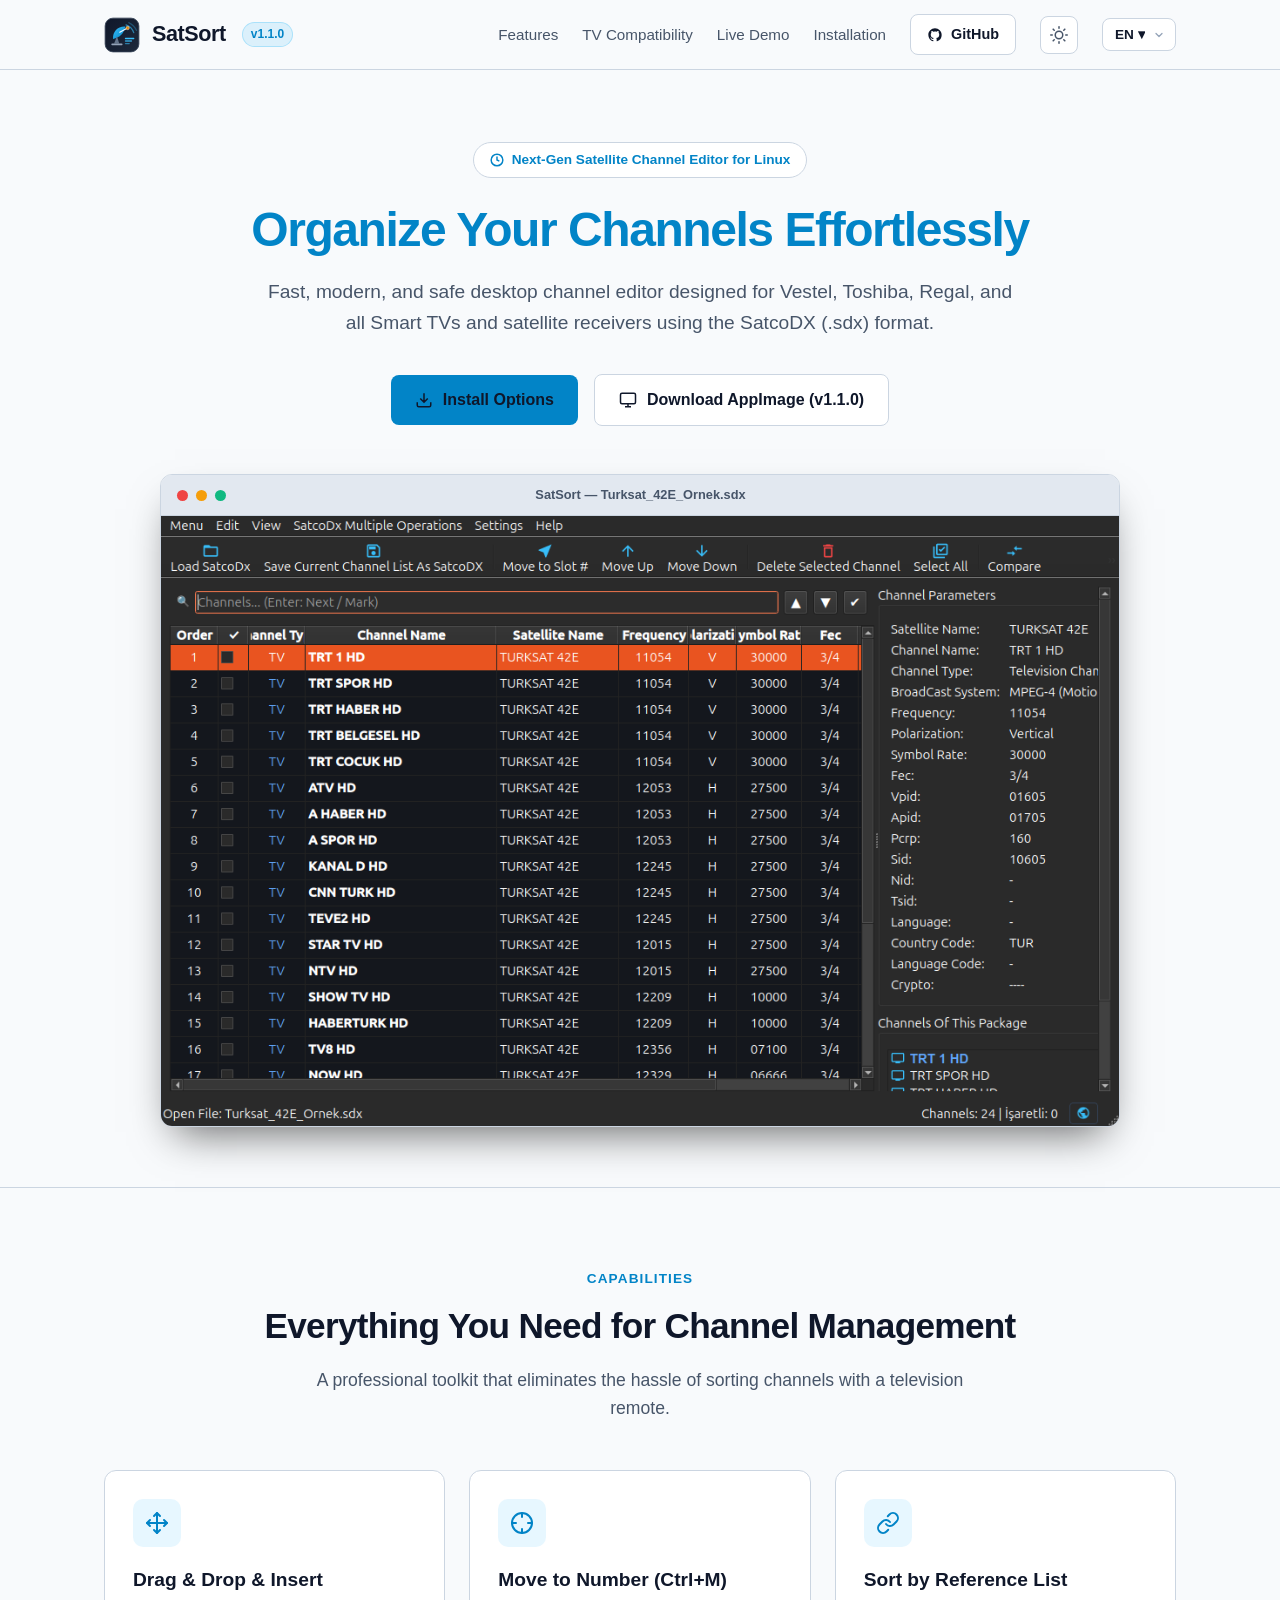
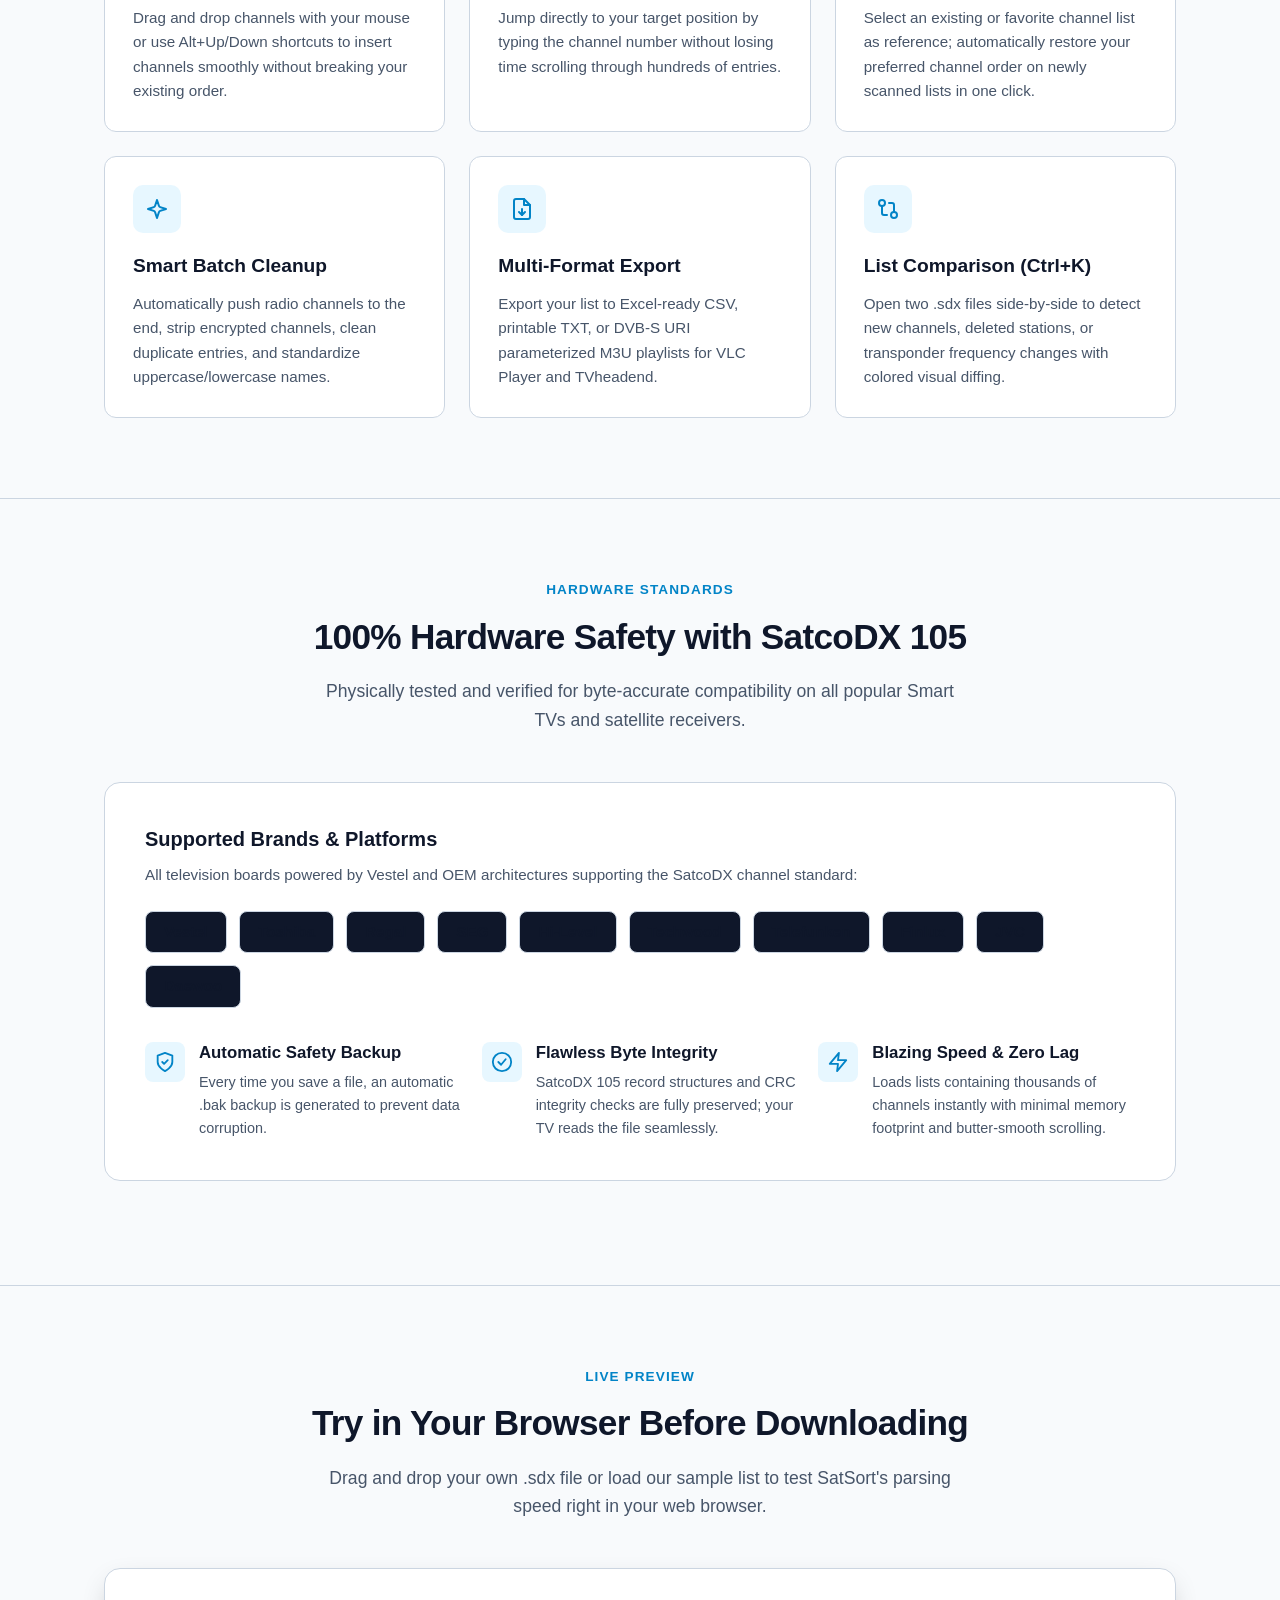
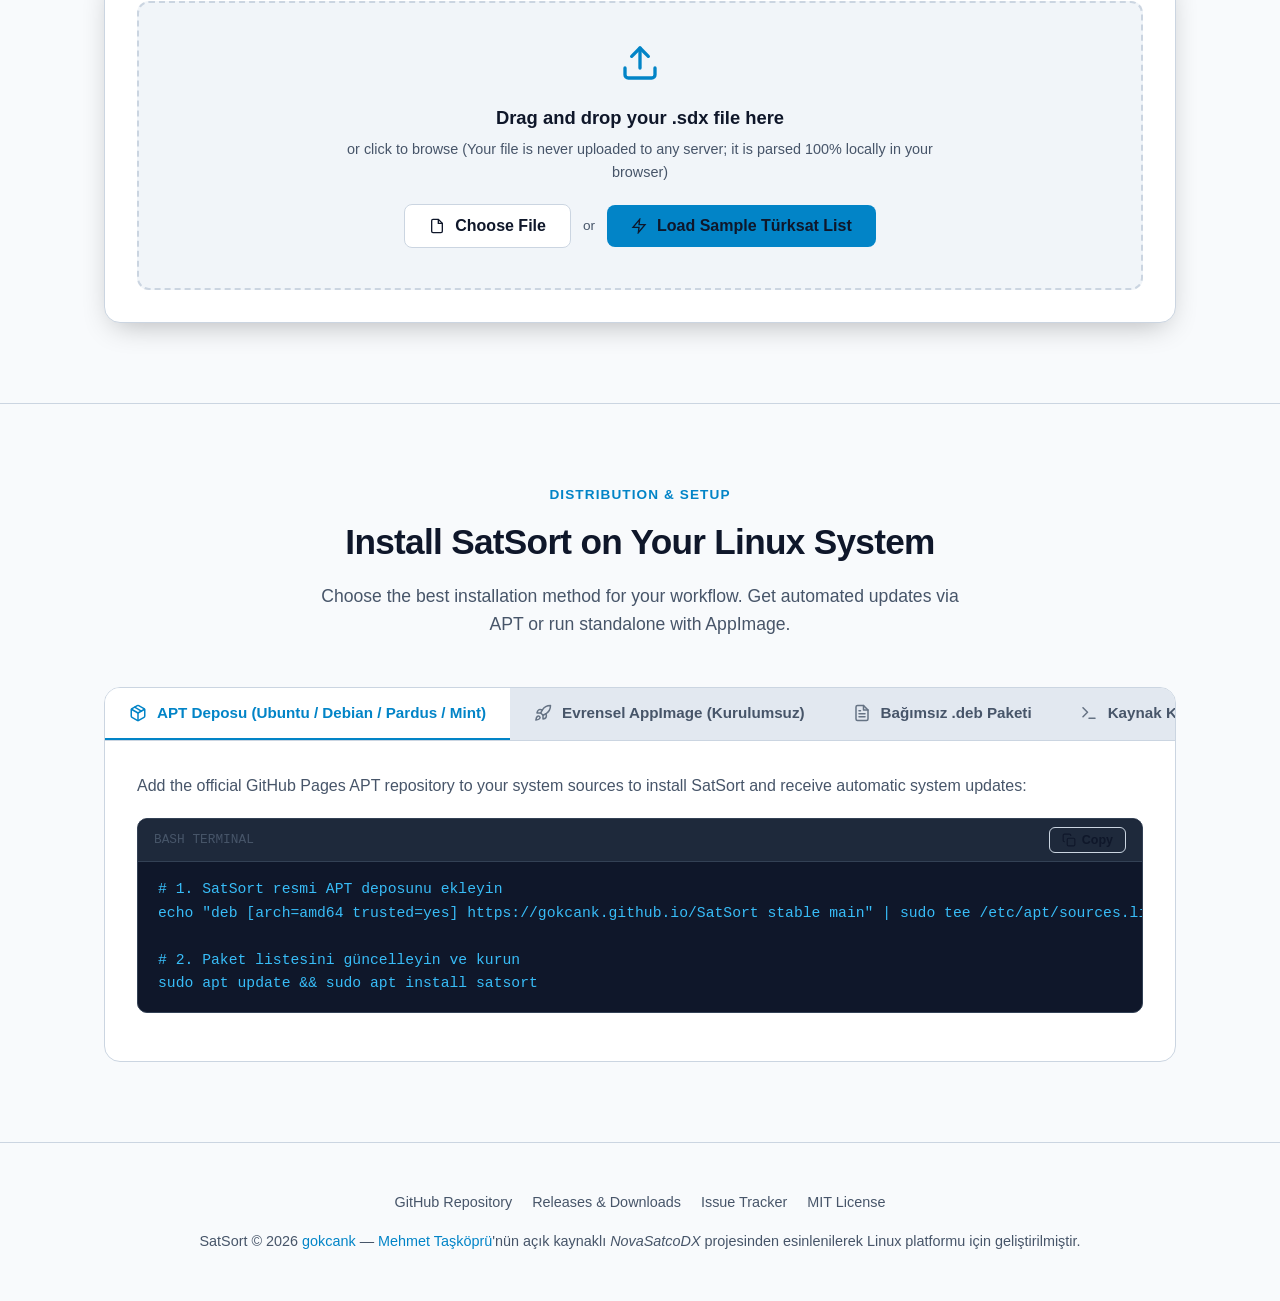
==== commit 835de2aa: "docs(web): add pixel-perfect localized ui screenshots for all 5 languages" ====
--- a/website/index.html
+++ b/website/index.html
@@ -121,10 +121,10 @@
             <span class="dot dot-yellow"></span>
             <span class="dot dot-green"></span>
           </div>
-          <div class="mockup-title">SatSort — Turksat_42E_Ornek.sdx</div>
+          <div class="mockup-title" id="mockup-title">SatSort — Turksat_42E_Ornek.sdx</div>
           <div style="width: 48px;"></div>
         </div>
-        <img src="app_screenshot.png" alt="SatSort Uygulama Arayüzü" class="mockup-img" style="width: 100%; height: auto; display: block;">
+        <img id="mockup-img" src="app_screenshot.png" alt="SatSort UI Preview" class="mockup-img" style="width: 100%; height: auto; display: block;">
       </div>
     </div>
   </section>
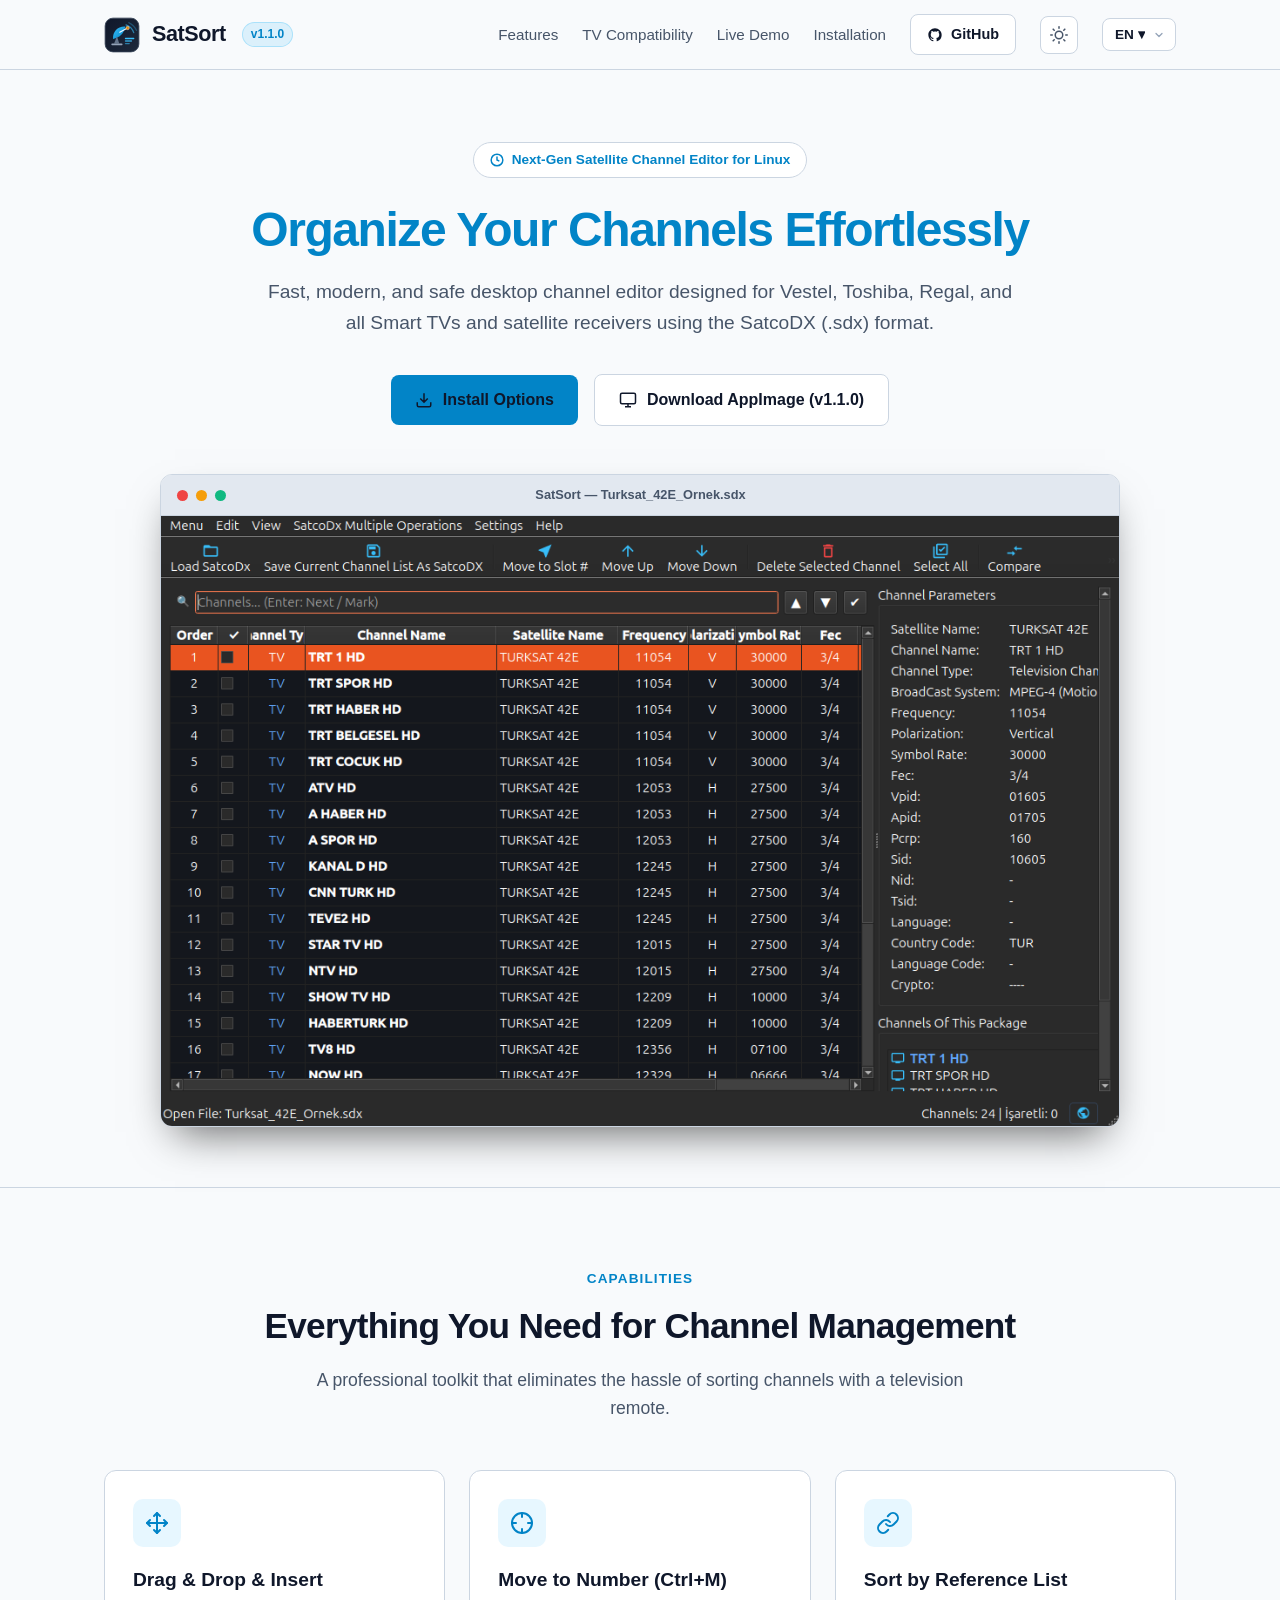
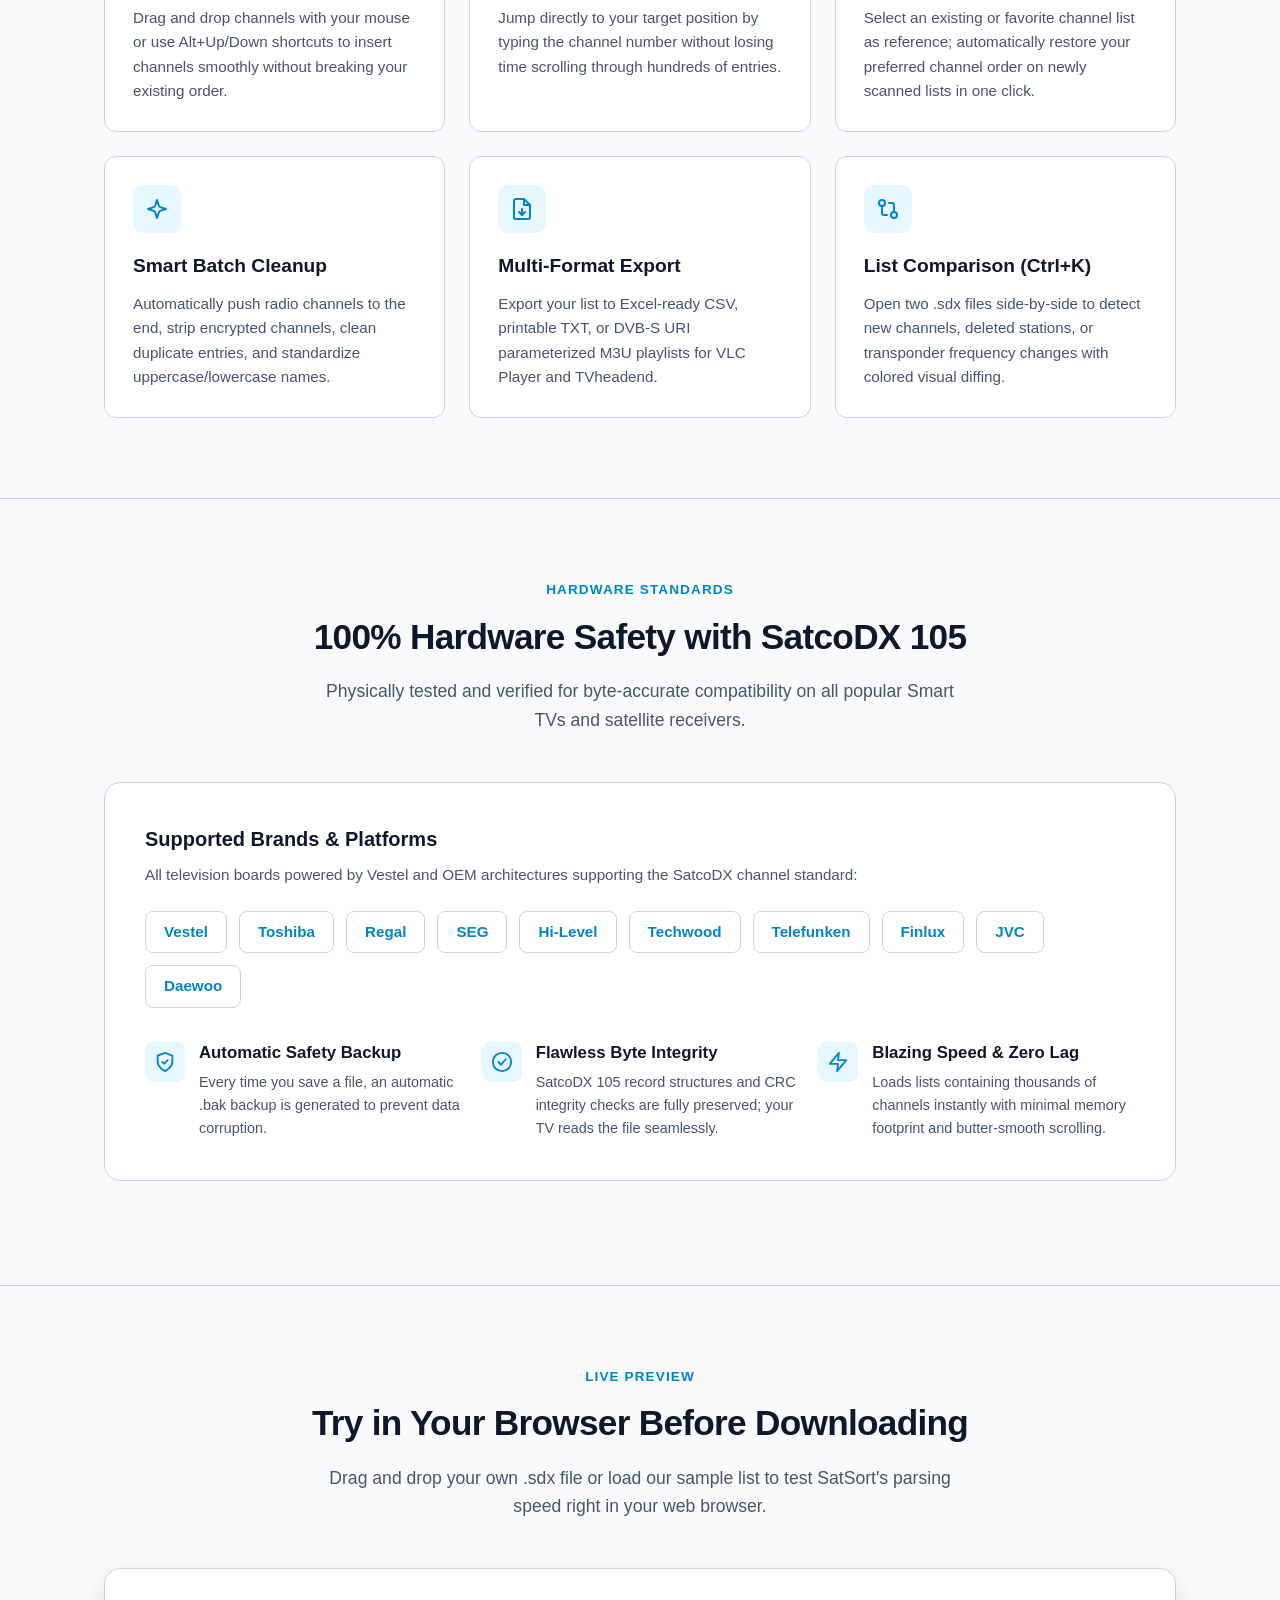
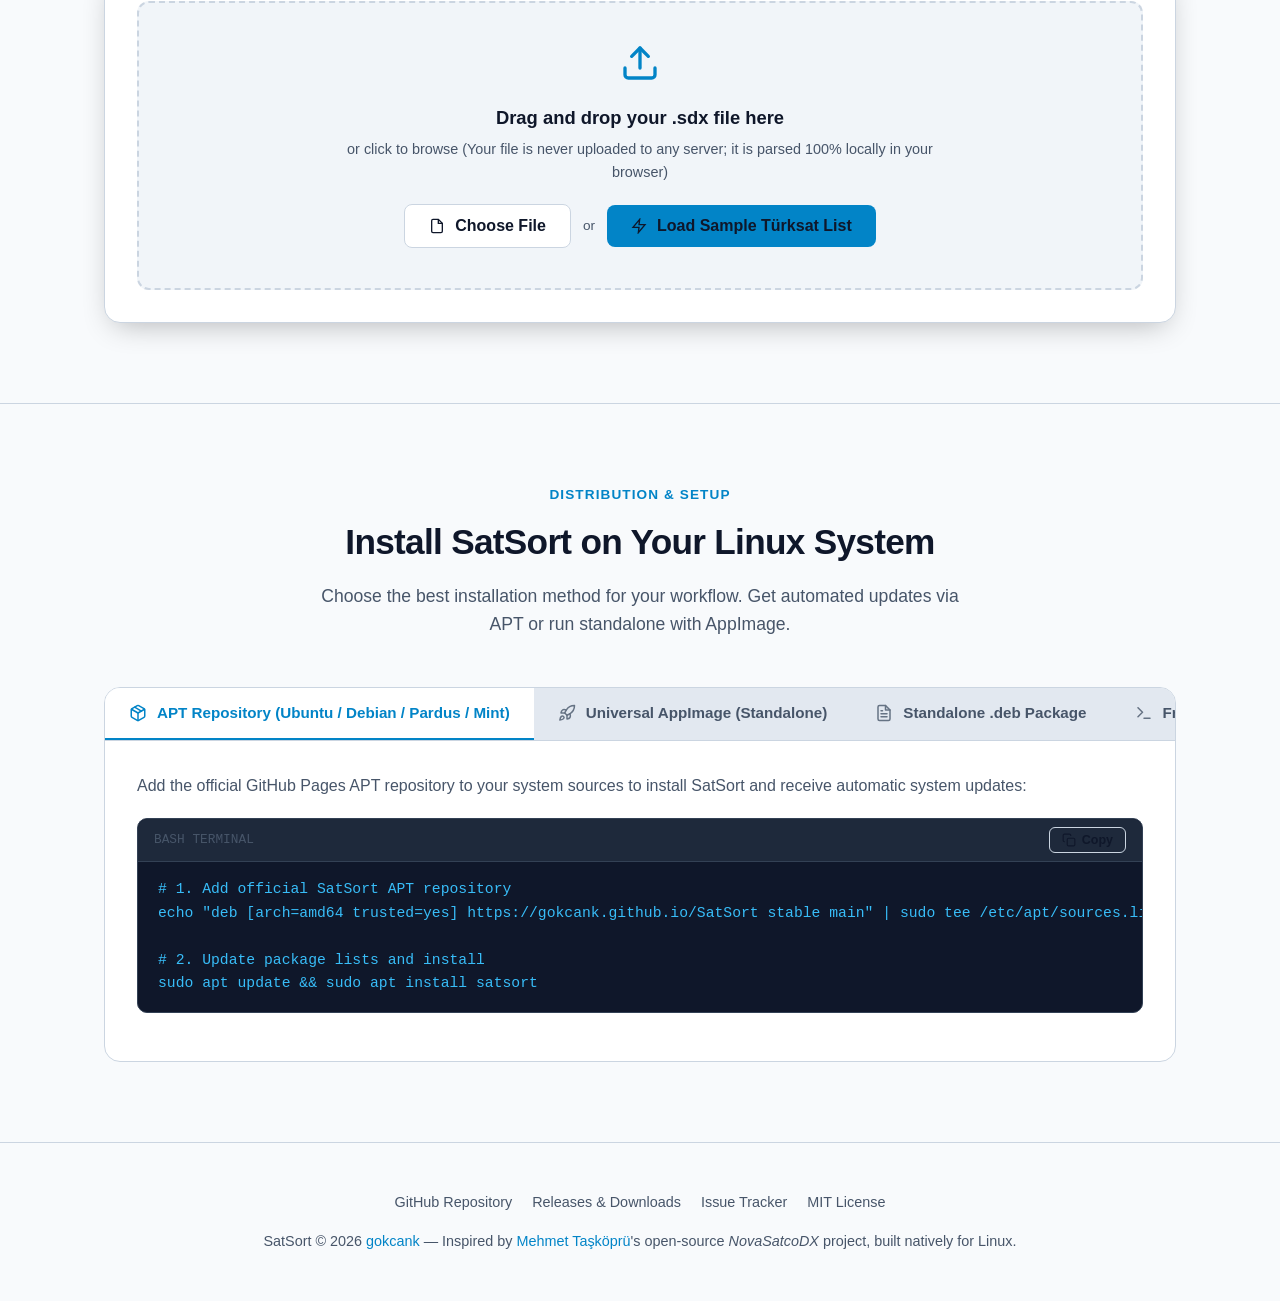
==== commit b143a9e1: "fix(web): localize installation tabs, code comments, and footer across 5 languages" ====
--- a/website/index.html
+++ b/website/index.html
@@ -394,19 +394,19 @@
         <div class="install-tabs">
           <button class="tab-btn active" data-tab="tab-apt">
             <svg width="18" height="18" viewBox="0 0 24 24" fill="none" stroke="currentColor" stroke-width="2" stroke-linecap="round" stroke-linejoin="round"><path d="m7.5 4.27 9 5.15"/><path d="M21 8a2 2 0 0 0-1-1.73l-7-4a2 2 0 0 0-2 0l-7 4A2 2 0 0 0 3 8v8a2 2 0 0 0 1 1.73l7 4a2 2 0 0 0 2 0l7-4A2 2 0 0 0 21 16Z"/><path d="m3.3 7 8.7 5 8.7-5"/><path d="M12 22V12"/></svg>
-            APT Deposu (Ubuntu / Debian / Pardus / Mint)
+            <span data-i18n="tab_apt_title">APT Deposu (Ubuntu / Debian / Pardus / Mint)</span>
           </button>
           <button class="tab-btn" data-tab="tab-appimage">
             <svg width="18" height="18" viewBox="0 0 24 24" fill="none" stroke="currentColor" stroke-width="2" stroke-linecap="round" stroke-linejoin="round"><path d="M4.5 16.5c-1.5 1.26-2 5-2 5s3.74-.5 5-2c.71-.84.7-2.13-.09-2.91a2.18 2.18 0 0 0-2.91-.09z"/><path d="m12 15-3-3a22 22 0 0 1 2-3.95A12.88 12.88 0 0 1 22 2c0 2.72-.78 7.5-6 11a22.35 22.35 0 0 1-4 2z"/><path d="M9 12H4s.55-3.03 2-4c1.62-1.08 5 0 5 0"/><path d="M12 15v5s3.03-.55 4-2c1.08-1.62 0-5 0-5"/></svg>
-            Evrensel AppImage (Kurulumsuz)
+            <span data-i18n="tab_appimage_title">Evrensel AppImage (Kurulumsuz)</span>
           </button>
           <button class="tab-btn" data-tab="tab-deb">
             <svg width="18" height="18" viewBox="0 0 24 24" fill="none" stroke="currentColor" stroke-width="2" stroke-linecap="round" stroke-linejoin="round"><path d="M14 2H6a2 2 0 0 0-2 2v16a2 2 0 0 0 2 2h12a2 2 0 0 0 2-2V8z"/><polyline points="14 2 14 8 20 8"/><line x1="16" y1="13" x2="8" y2="13"/><line x1="16" y1="17" x2="8" y2="17"/><polyline points="10 9 9 9 8 9"/></svg>
-            Bağımsız .deb Paketi
+            <span data-i18n="tab_deb_title">Bağımsız .deb Paketi</span>
           </button>
           <button class="tab-btn" data-tab="tab-source">
             <svg width="18" height="18" viewBox="0 0 24 24" fill="none" stroke="currentColor" stroke-width="2" stroke-linecap="round" stroke-linejoin="round"><polyline points="4 17 10 11 4 5"/><line x1="12" y1="19" x2="20" y2="19"/></svg>
-            Kaynak Koddan (Python)
+            <span data-i18n="tab_source_title">Kaynak Koddan (Python)</span>
           </button>
         </div>
 
@@ -424,10 +424,10 @@
                 <span class="copy-text" data-i18n="btn_copy">Kopyala</span>
               </button>
             </div>
-            <pre class="code-block"><code><span class="code-comment"># 1. SatSort resmi APT deposunu ekleyin</span>
+            <pre class="code-block"><code><span class="code-comment" data-i18n="code_comment_apt_1"># 1. SatSort resmi APT deposunu ekleyin</span>
 echo "deb [arch=amd64 trusted=yes] https://gokcank.github.io/SatSort stable main" | sudo tee /etc/apt/sources.list.d/satsort.list
 
-<span class="code-comment"># 2. Paket listesini güncelleyin ve kurun</span>
+<span class="code-comment" data-i18n="code_comment_apt_2"># 2. Paket listesini güncelleyin ve kurun</span>
 sudo apt update && sudo apt install satsort</code></pre>
           </div>
         </div>
@@ -453,10 +453,10 @@
                 <span class="copy-text" data-i18n="btn_copy">Kopyala</span>
               </button>
             </div>
-            <pre class="code-block"><code><span class="code-comment"># En son AppImage paketini indirin</span>
+            <pre class="code-block"><code><span class="code-comment" data-i18n="code_comment_appimage_1"># En son AppImage paketini indirin</span>
 wget https://github.com/gokcank/SatSort/releases/latest/download/SatSort-1.1.0-x86_64.AppImage
 
-<span class="code-comment"># Çalıştırma izni verip başlatın</span>
+<span class="code-comment" data-i18n="code_comment_appimage_2"># Çalıştırma izni verip başlatın</span>
 chmod +x SatSort-1.1.0-x86_64.AppImage
 ./SatSort-1.1.0-x86_64.AppImage</code></pre>
           </div>
@@ -483,10 +483,10 @@
                 <span class="copy-text" data-i18n="btn_copy">Kopyala</span>
               </button>
             </div>
-            <pre class="code-block"><code><span class="code-comment"># .deb paketini indirin</span>
+            <pre class="code-block"><code><span class="code-comment" data-i18n="code_comment_deb_1"># .deb paketini indirin</span>
 wget https://github.com/gokcank/SatSort/releases/latest/download/satsort_1.1.0_amd64.deb
 
-<span class="code-comment"># dpkg veya apt ile kurun</span>
+<span class="code-comment" data-i18n="code_comment_deb_2"># dpkg veya apt ile kurun</span>
 sudo apt install ./satsort_1.1.0_amd64.deb</code></pre>
           </div>
         </div>
@@ -505,11 +505,11 @@
                 <span class="copy-text" data-i18n="btn_copy">Kopyala</span>
               </button>
             </div>
-            <pre class="code-block"><code><span class="code-comment"># Depoyu klonlayın</span>
+            <pre class="code-block"><code><span class="code-comment" data-i18n="code_comment_source_1"># Depoyu klonlayın</span>
 git clone https://github.com/gokcank/SatSort.git
 cd SatSort
 
-<span class="code-comment"># Bağımlılıkları yükleyin ve başlatın</span>
+<span class="code-comment" data-i18n="code_comment_source_2"># Bağımlılıkları yükleyin ve başlatın</span>
 pip install -r requirements.txt
 python3 main.py</code></pre>
           </div>
@@ -527,7 +527,7 @@
         <a href="https://github.com/gokcank/SatSort/issues" target="_blank" rel="noopener noreferrer" class="footer-link" data-i18n="footer_issues">Hata Bildirimi</a>
         <a href="https://github.com/gokcank/SatSort/blob/main/LICENSE" target="_blank" rel="noopener noreferrer" class="footer-link" data-i18n="footer_license">MIT Lisansı</a>
       </div>
-      <p>SatSort © 2026 <a href="https://github.com/gokcank" target="_blank" rel="noopener noreferrer" style="color: var(--accent); text-decoration: none;">gokcank</a> — <a href="https://sourceforge.net/projects/novasatcodx/" target="_blank" rel="noopener noreferrer" style="color: var(--accent); text-decoration: none;">Mehmet Taşköprü</a>'nün açık kaynaklı <em>NovaSatcoDX</em> projesinden esinlenilerek Linux platformu için geliştirilmiştir.</p>
+      <p data-i18n="footer_tribute">SatSort © 2026 <a href="https://github.com/gokcank" target="_blank" rel="noopener noreferrer" style="color: var(--accent); text-decoration: none;">gokcank</a> — <a href="https://sourceforge.net/projects/novasatcodx/" target="_blank" rel="noopener noreferrer" style="color: var(--accent); text-decoration: none;">Mehmet Taşköprü</a>'nün açık kaynaklı <em>NovaSatcoDX</em> projesinden esinlenilerek Linux platformu için geliştirilmiştir.</p>
     </div>
   </footer>
 
--- a/website/style.css
+++ b/website/style.css
@@ -608,13 +608,19 @@
 }
 
 .brand-tag {
-  background-color: #0f172a;
-  border: 1px solid var(--border);
-  color: var(--text);
+  background-color: var(--card-bg);
+  border: 1px solid var(--border);
+  color: var(--accent);
   font-weight: 600;
   font-size: 0.95rem;
   padding: 8px 18px;
   border-radius: 8px;
+  transition: all 0.2s ease;
+}
+
+.brand-tag:hover {
+  border-color: var(--accent);
+  background-color: var(--accent-glow);
 }
 
 .safety-grid {
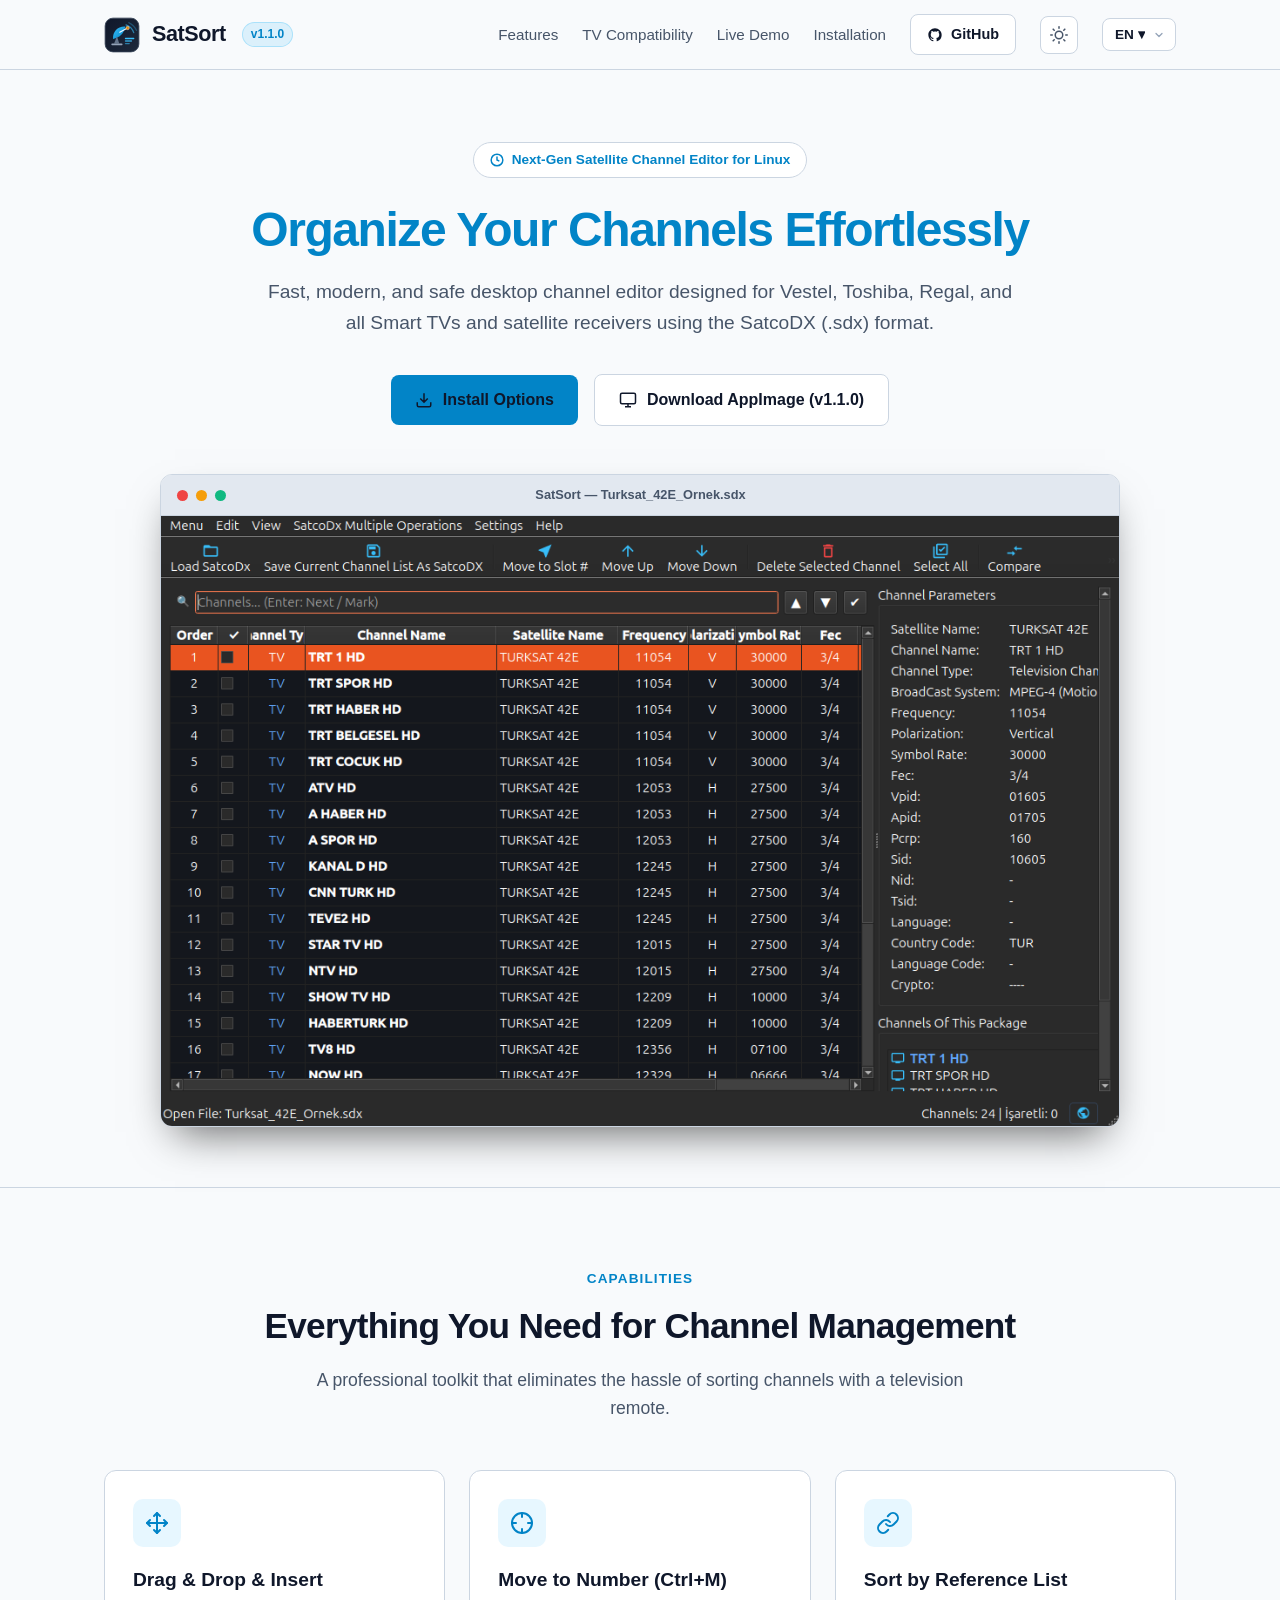
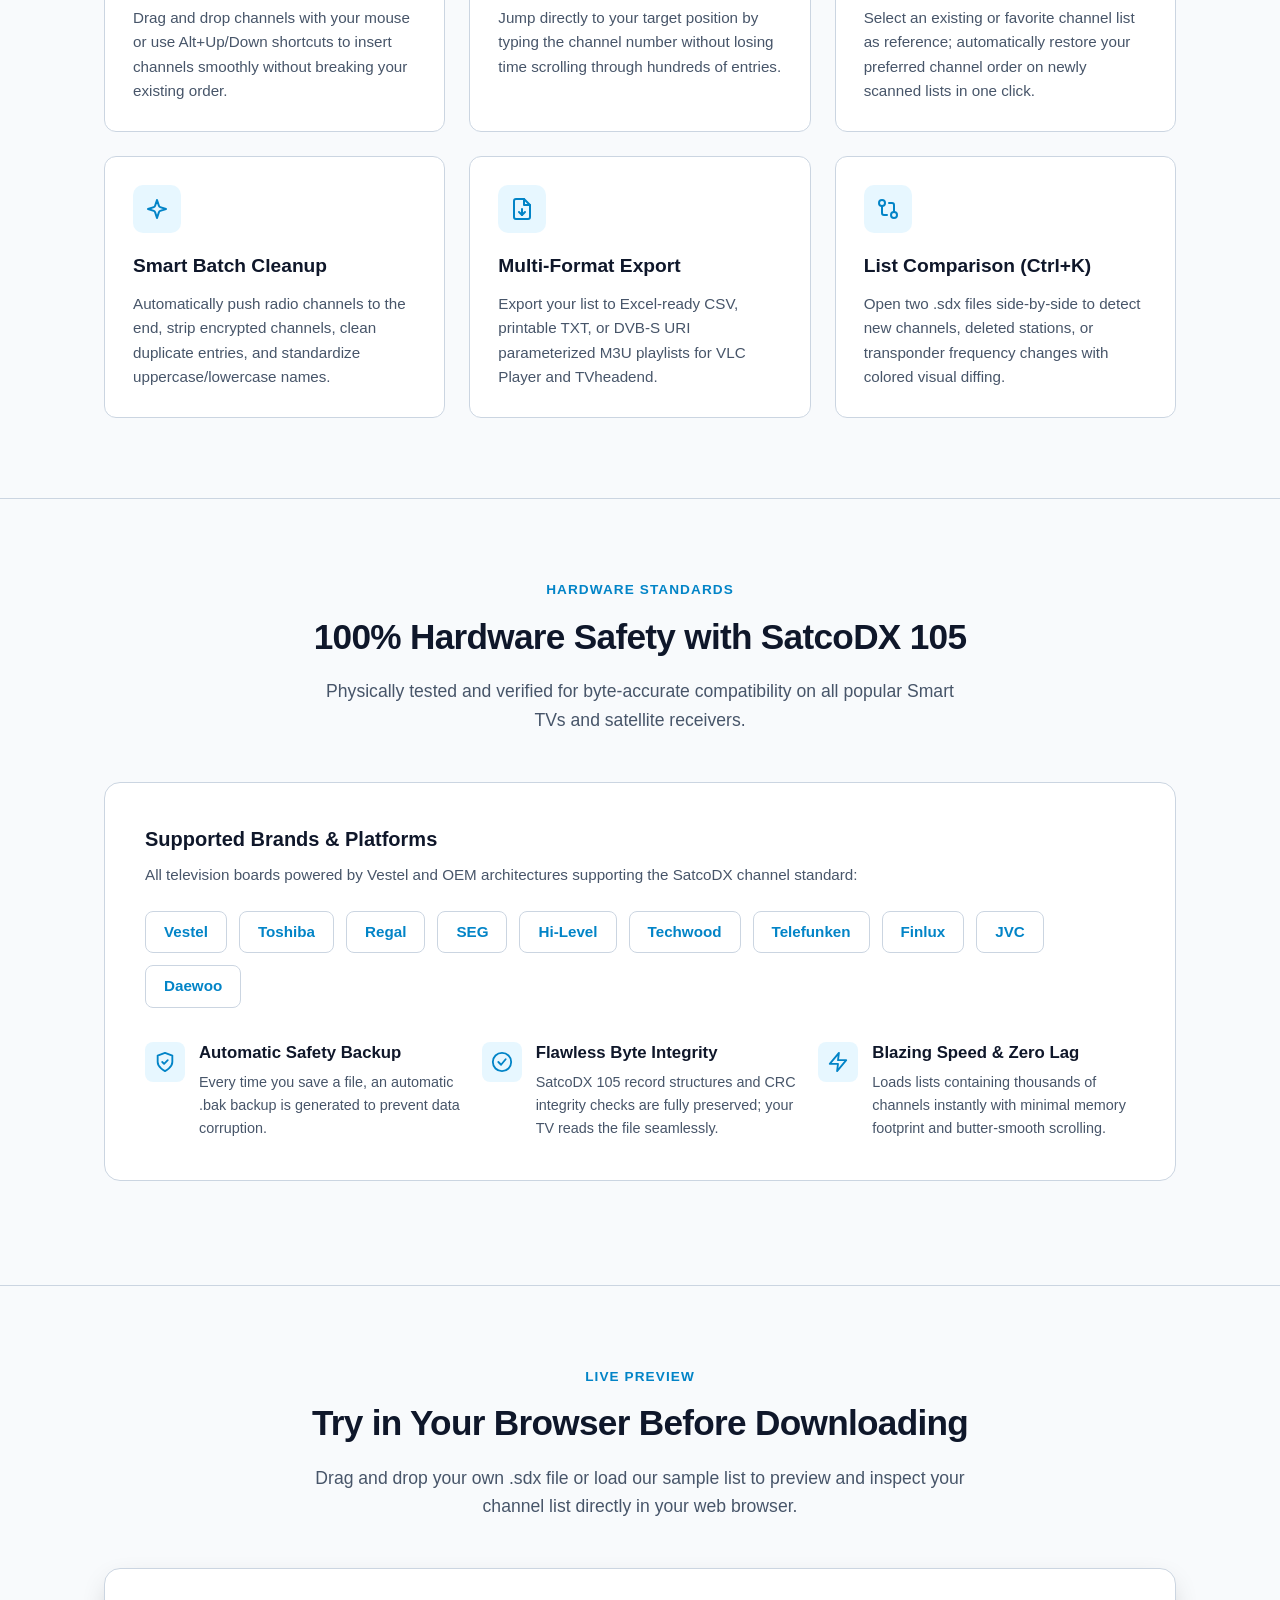
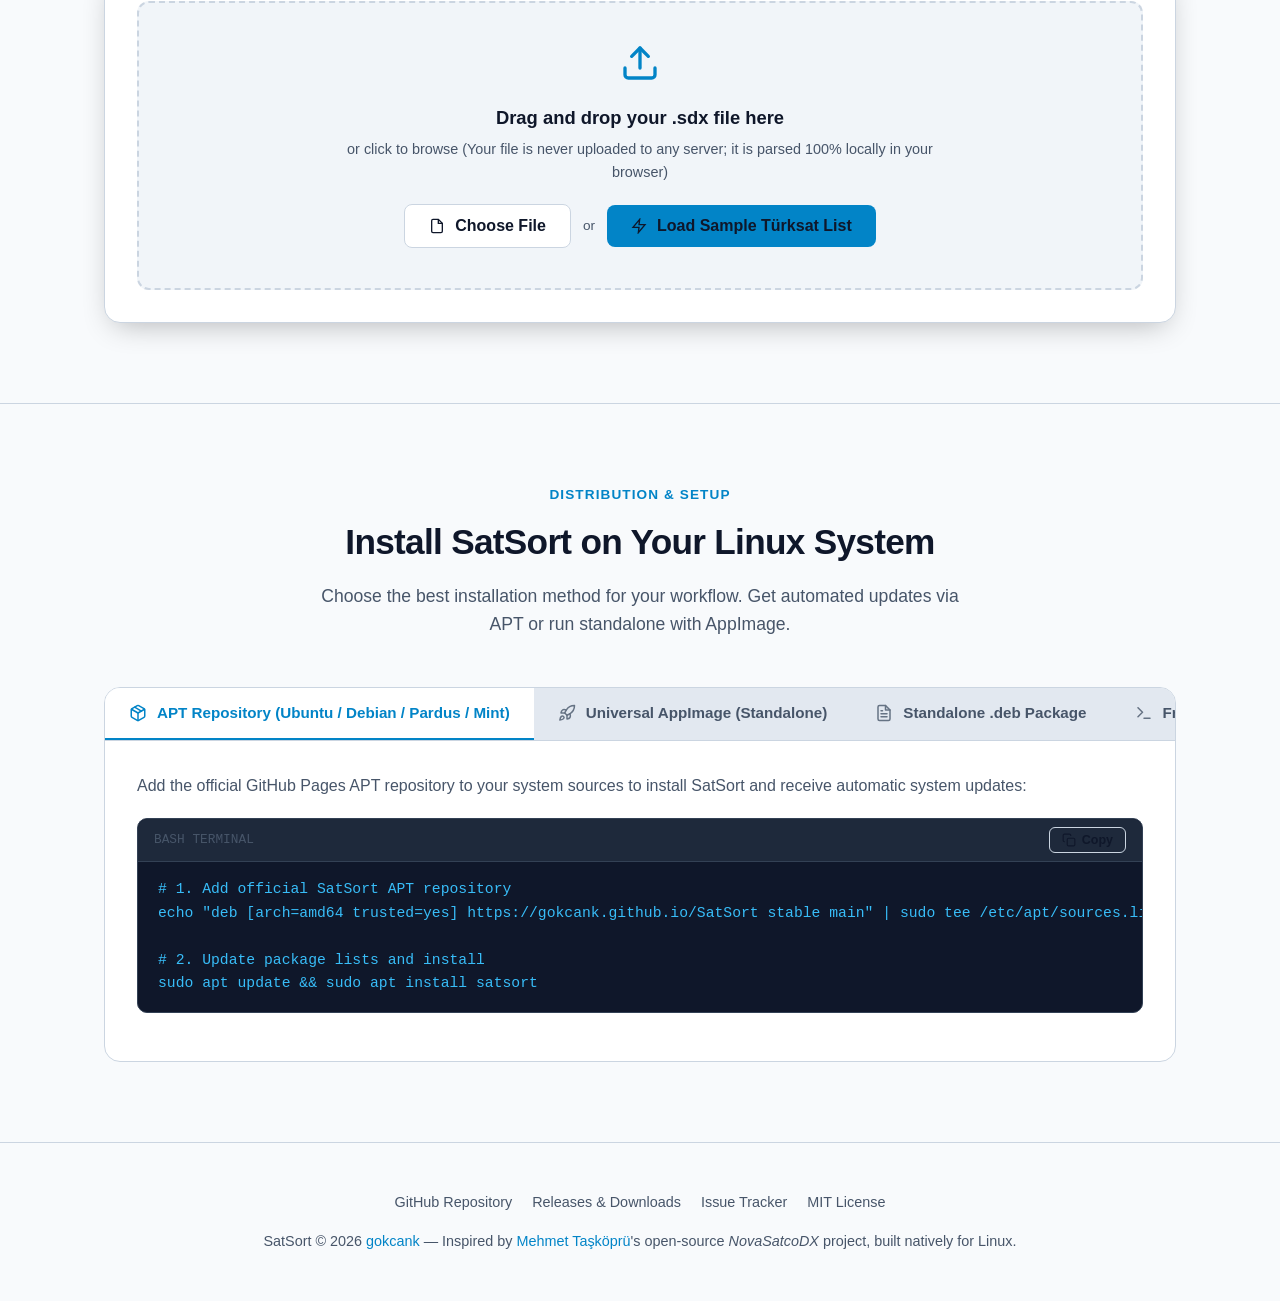
==== commit 1f37f703: "docs(web): refine live preview description to focus on channel list viewing" ====
--- a/website/index.html
+++ b/website/index.html
@@ -312,7 +312,7 @@
         <div class="section-tag" data-i18n="demo_tag">Canlı Önizleme</div>
         <h2 class="section-title" data-i18n="demo_title">İndirmeden Önce Tarayıcınızda Deneyin</h2>
         <p class="section-desc" data-i18n="demo_desc">
-          Kendi .sdx dosyanızı sürükleyip bırakın veya örnek listeyle SatSort'un kanal ayrıştırma hızını doğrudan webde test edin.
+          Kendi .sdx dosyanızı sürükleyip bırakın veya örnek listeyi yükleyerek kanal listenizi doğrudan tarayıcınızda görüntüleyin.
         </p>
       </div>
 
